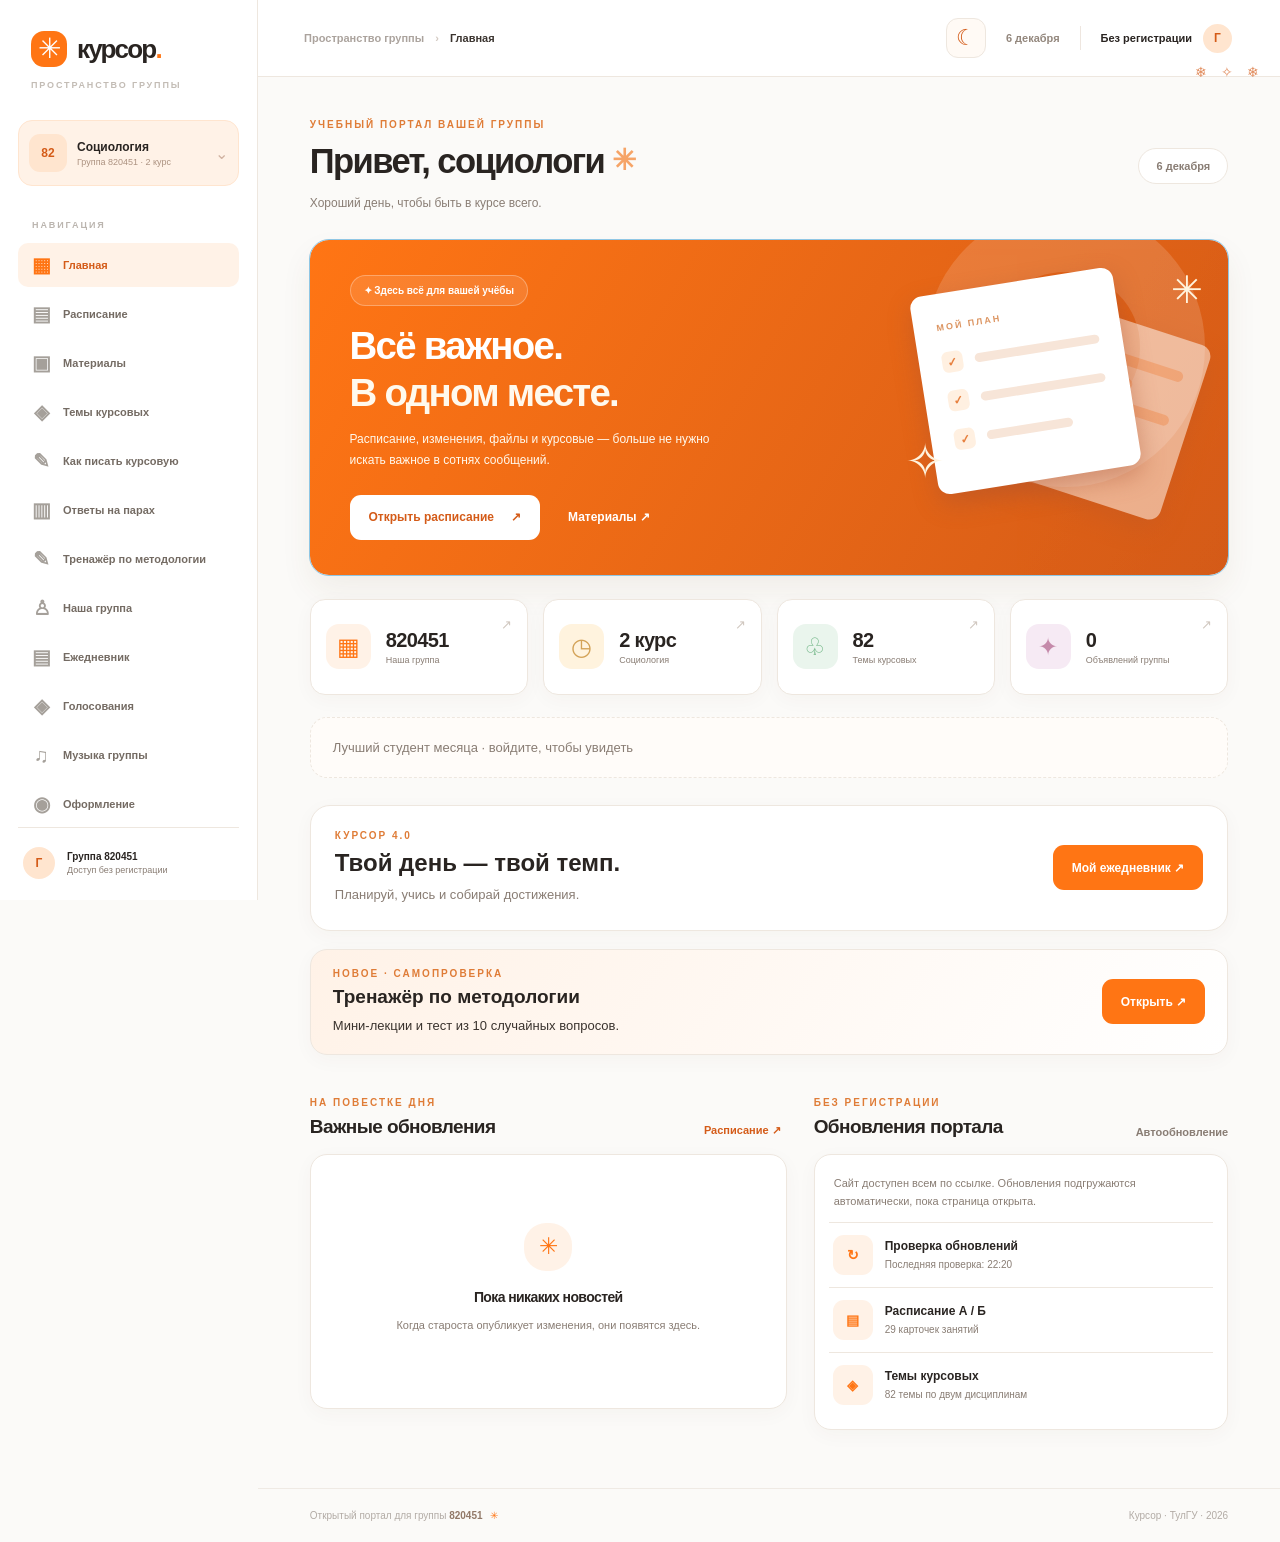
==== index.html @ 4fdcb573 "Add files via upload" ====
<!DOCTYPE html>

<html lang="ru">
<head>
<meta charset="utf-8"/>
<meta content="width=device-width, initial-scale=1" name="viewport"/>
<meta content="#fff9f3" name="theme-color"/>
<meta content="light dark" name="color-scheme"/>
<meta content="yes" name="apple-mobile-web-app-capable"/>
<meta content="Курсор — бесплатный открытый учебный портал социологов группы 820451, ТулГУ." name="description"/>
<title>Курсор — группа 820451</title>
<link href="./kursor.css" rel="stylesheet"/>




<link href="./manifest.webmanifest" rel="manifest"/><link href="./icon-192.png" rel="apple-touch-icon"/><meta content="Курсор" name="apple-mobile-web-app-title"/><meta content="no-referrer" name="referrer"/></head>
<body>
<div class="auth-wrap" hidden="" id="authView">
<section class="auth-story">
<a class="brand brand-large" href="./"><span class="brand-glyph">✳</span><span>курсор<span class="brand-dot">.</span></span></a>
<div class="auth-story-body"><span class="micro-tag"><span class="dot"></span> ПОРТАЛ ГРУППЫ 820451</span>
<h1>Учёба —<br/>по полочкам<span class="period">.</span></h1>
<p>Расписание, материалы, курсовые и важные изменения. Одно уютное пространство для вашей группы.</p>
<div class="auth-mini">
<div class="mini-top"><span class="mini-calendar">▦</span><span>Всё самое важное</span><span class="mini-dot">● ● ●</span></div>
<div class="mini-row"><span class="mini-icon">◷</span><div><b>Актуальное расписание</b><small>Расписание группы по неделям</small></div><span>↗</span></div>
<div class="mini-row"><span class="mini-icon">✳</span><div><b>Материалы и курсовые</b><small>В одном месте, без поиска по чатам</small></div><span>↗</span></div>
<div class="mini-row"><span class="mini-icon">✧</span><div><b>Своя группа</b><small>Доступ только после подтверждения</small></div><span>↗</span></div>
</div>
</div>
<div class="auth-footer">Тульский государственный университет · Социология · 2 курс</div>
<div class="auth-deco deco-one"></div><div class="auth-deco deco-two"></div>
</section>
<section class="auth-area"><div class="auth-form-box">
<div class="auth-mobile-brand"><span class="brand-glyph">✳</span><strong>курсор<span class="brand-dot">.</span></strong><span>820451</span></div>
<div class="form-overline">ДОБРО ПОЖАЛОВАТЬ</div>
<h2 id="authTitle">Рады тебя видеть!</h2>
<p class="auth-subtitle" id="authSubtitle">Войди в аккаунт, чтобы открыть пространство группы.</p>
<div class="auth-switch"><button class="selected" id="loginTab" type="button">Вход</button><button id="registerTab" type="button">Регистрация</button></div>
<form autocomplete="on" id="authForm">
<label hidden="" id="nameField">Имя и фамилия<input autocomplete="name" id="authName" maxlength="100" placeholder="Как тебя зовут?" type="text"/></label>
<label>Электронная почта<input autocomplete="email" id="authEmail" placeholder="example@mail.ru" required="" type="email"/></label>
<label>Пароль<input autocomplete="current-password" id="authPassword" minlength="10" placeholder="Не менее 10 символов" required="" type="password"/></label>
<div class="form-error" hidden="" id="authError" role="alert"></div>
<button class="btn btn-primary wide" id="authSubmit" type="submit">Войти в портал <span>↗</span></button>
</form>
<button class="auth-theme-toggle" id="authThemeToggle" type="button">☾ Переключить светлую / тёмную тему</button><p class="auth-fine">Регистрация проходит с подтверждением старостой. Доступ получат только участники группы.</p>
</div></section>
</div>
<div class="app-layout" hidden="" id="appView">
<aside class="sidebar" id="sidebar">
<div class="sidebar-head"><a class="brand" href="#home"><span class="brand-glyph">✳</span><span>курсор<span class="brand-dot">.</span></span></a><p>ПРОСТРАНСТВО ГРУППЫ</p></div>
<div class="group-card"><div class="group-avatar">82</div><div><b>Социология</b><small>Группа 820451 · 2 курс</small></div><span class="group-chevron">⌄</span></div>
<p class="nav-caption">НАВИГАЦИЯ</p>
<nav aria-label="Разделы сайта" class="sidebar-links" id="sidebarLinks">
<button class="nav-link selected" data-nav="home"><span class="nav-icon">▦</span>Главная</button>
<button class="nav-link" data-nav="schedule"><span class="nav-icon">▤</span>Расписание</button>
<button class="nav-link" data-nav="materials"><span class="nav-icon">▣</span>Материалы</button>
<button class="nav-link" data-nav="courses"><span class="nav-icon">◈</span>Темы курсовых</button>
<button class="nav-link" data-nav="guide"><span class="nav-icon">✎</span>Как писать курсовую</button>
<button class="nav-link" data-nav="activity"><span class="nav-icon">▥</span>Ответы на парах</button>
<button class="nav-link" data-nav="methodology"><span class="nav-icon">✎</span>Тренажёр по методологии</button>
<button class="nav-link" data-nav="group"><span class="nav-icon">♙</span>Наша группа</button>
<button class="nav-link" data-nav="planner"><span class="nav-icon">▤</span>Ежедневник</button><button class="nav-link" data-nav="polls"><span class="nav-icon">◈</span>Голосования</button><button class="nav-link" data-nav="music"><span class="nav-icon">♫</span>Музыка группы</button><button class="nav-link" data-nav="appearance"><span class="nav-icon">◉</span>Оформление</button>
<button class="nav-link" data-nav="account"><span class="nav-icon">♙</span><span id="accountNavLabel">Вход по коду</span></button>
</nav>
<div class="sidebar-admin" hidden="" id="publicManageNav"><p class="nav-caption">ДЛЯ СТАРОСТЫ</p><button class="nav-link" data-nav="studio">Админ-панель</button></div><div class="sidebar-admin" hidden="" id="adminNav"><p class="nav-caption">АДМИНИСТРИРОВАНИЕ</p><button class="nav-link" data-nav="admin"><span class="nav-icon">⚙</span>Управление <span class="num-pill" hidden="" id="pendingNavCount">0</span></button></div>
<div class="sidebar-spacer"></div>
<div class="sidebar-profile"><div class="profile-avatar" id="sidebarInitial">С</div><div><b id="sidebarName">Студент</b><small id="sidebarRole">Участник группы</small></div><button aria-label="Выход не требуется" hidden="" id="logoutButton" title="Выход не требуется">↪</button></div>
</aside>
<div class="sidebar-overlay" hidden="" id="sidebarOverlay"></div>
<div class="main-column">
<header class="topbar"><div class="topbar-left"><button aria-label="Открыть меню" class="mobile-menu" id="menuButton">☰</button><div class="breadcrumb">Пространство группы <span>›</span> <b id="breadcrumbPage">Главная</b></div></div><div class="topbar-right"><button aria-label="Сменить светлую или тёмную тему" class="quick-theme" id="quickTheme" title="Сменить светлую или тёмную тему">☾</button><span class="topbar-date" id="currentDate"></span><span class="small-divider"></span><div class="top-profile"><span id="topName">Участник</span><div class="small-avatar" id="topInitial">С</div></div></div></header>
<main class="main-content">
<section class="page active" id="page-home">
<div class="page-heading"><div><div class="eyebrow">УЧЕБНЫЙ ПОРТАЛ ВАШЕЙ ГРУППЫ</div><h1>Привет, <span id="greetingName">социолог</span> <span class="hello">✳</span></h1><p>Хороший день, чтобы быть в курсе всего.</p></div><span class="date-pill" id="datePill">Сегодня</span></div>
<div class="hero"><div class="hero-copy"><span class="hero-badge">✦ Здесь всё для вашей учёбы</span><h2>Всё важное.<br/><em>В одном месте.</em></h2><p>Расписание, изменения, файлы и курсовые — больше не нужно искать важное в сотнях сообщений.</p><div class="hero-actions"><button class="btn btn-white" data-nav="schedule">Открыть расписание <span>↗</span></button><button class="btn btn-ghost-white" data-nav="materials">Материалы ↗</button></div></div><div aria-hidden="true" class="hero-illustration"><div class="orb orb-back"></div><div class="floating-paper paper-back"><i></i><i></i><i></i></div><div class="floating-paper paper-front"><span>МОЙ ПЛАН</span><div class="paper-line"><b>✓</b><i></i></div><div class="paper-line"><b>✓</b><i></i></div><div class="paper-line"><b>✓</b><i></i></div></div><span class="star star-a">✳</span><span class="star star-b">✧</span></div></div>
<div class="summary-grid"><div class="summary-card"><span class="summary-icon orange">▦</span><div><strong>820451</strong><small>Наша группа</small></div><span class="summary-spark">↗</span></div><div class="summary-card"><span class="summary-icon cream">◷</span><div><strong>2 курс</strong><small>Социология</small></div><span class="summary-spark">↗</span></div><div class="summary-card"><span class="summary-icon pale">♧</span><div><strong id="memberCount">82</strong><small>Темы курсовых</small></div><span class="summary-spark">↗</span></div><div class="summary-card"><span class="summary-icon pink">✦</span><div><strong id="noticeCount">0</strong><small>Объявлений группы</small></div><span class="summary-spark">↗</span></div></div>
<section aria-label="Лучший студент месяца" class="month-award" id="monthAward"></section><div class="surface k4-box k4-home"><div><div class="eyebrow">КУРСОР 4.0</div><h2>Твой день — твой темп.</h2><p>Планируй, учись и собирай достижения.</p></div><button class="btn btn-primary" data-nav="planner">Мой ежедневник ↗</button></div>
<div class="surface study-hero" style="padding:18px 22px;margin:18px 0"><div><div class="eyebrow">НОВОЕ · САМОПРОВЕРКА</div><h2 style="font-size:19px">Тренажёр по методологии</h2><p style="margin:5px 0 0">Мини-лекции и тест из 10 случайных вопросов.</p></div><button class="btn btn-primary" data-nav="methodology" type="button">Открыть ↗</button></div>
<div class="home-columns"><div><div class="section-title"><div><div class="eyebrow">НА ПОВЕСТКЕ ДНЯ</div><h3>Важные обновления</h3></div><button class="text-link" data-nav="schedule">Расписание ↗</button></div><div class="surface recent-notices" id="homeNotices"></div></div><div><div class="section-title"><div><div class="eyebrow">БЕЗ РЕГИСТРАЦИИ</div><h3>Обновления портала</h3></div><span class="online-counter" id="onlineCount">Автообновление</span></div><div class="surface community-panel"><div class="community-note">Сайт доступен всем по ссылке. Обновления подгружаются автоматически, пока страница открыта.</div><div class="community-list" id="communityList"></div></div></div></div>
</section>
<section class="page" id="page-schedule"><div class="page-heading"><div><div class="eyebrow">ПЛАН НА НЕДЕЛЮ</div><h1>Расписание занятий<span class="period">.</span></h1><p>Чередование недель А и Б. Изменения расписания публикует староста.</p></div><span class="heading-pill">✳ Группа 820451</span></div>
<div class="week-switcher surface"><div><div class="eyebrow">ДВЕ ЧЕРЕДУЮЩИЕСЯ НЕДЕЛИ</div><b id="weekStatus">Неделя А / Б</b><p id="weekHelp">Пока староста не указал опорную неделю, выбери её вручную.</p></div><div class="segmented weeks"><button class="selected" data-week="A" id="weekA" type="button">Неделя А</button><button data-week="B" id="weekB" type="button">Неделя Б</button></div></div>
<div class="schedule-days" id="scheduleDays"></div>
<div class="schedule-fallback">Расписание перенесено с фотографий недель 2–6 и 9–13 ноября 2026 года. Проверьте его со старостой: часть карточек на снимках обрезана, особенно физкультура. <a href="https://tulsu.ru/schedule/?search=820451" rel="noopener noreferrer" target="_blank">Официальный источник ТулГУ ↗</a> — для сверки, не для отображения вместо карточек.</div>
<div class="section-title schedule-notices-title"><div><div class="eyebrow">ИНФОРМАЦИЯ ОТ СТАРОСТЫ</div><h3>Переносы и отмены</h3></div></div><div class="notice-grid" id="scheduleNotices"></div>
</section>
<section class="page" id="page-materials"><div class="page-heading"><div><div class="eyebrow">СОБРАНО ДЛЯ ВАШЕЙ ГРУППЫ</div><h1>Учебные материалы<span class="period">.</span></h1><p>Файлы, конспекты и ссылки по каждой дисциплине.</p></div></div><div class="section-search"><span>⌕</span><input id="materialSearch" placeholder="Найти предмет или материал..." type="search"/></div><div class="library-status" id="libraryStatus" role="status">Подключаем каталог…</div><div class="material-grid" id="materialsContent"></div></section>
<section class="page" id="page-courses"><div class="page-heading"><div><div class="eyebrow">ДВЕ ДИСЦИПЛИНЫ</div><h1>Темы курсовых<span class="period">.</span></h1><p>Все темы, распределение между студентами и статус защиты.</p></div></div>
<div class="course-toolbar surface"><div class="segmented course-switch"><button class="selected" data-disc="history" type="button">История социологии</button><button data-disc="theory" type="button">Экономическая социология</button></div><label class="course-filter">Поиск по теме или студенту<input id="courseSearch" placeholder="Например, Ядов или фамилия" type="search"/></label><label class="course-filter">Показать<select id="courseFilter"><option value="all">Все темы</option><option value="free">Свободные</option><option value="taken">Занятые</option><option value="defended">Защищённые</option></select></label></div>
<div class="topic-overview" id="courseSummary"></div><div class="surface table-surface"><div class="table-top"><b id="courseHeading">История социологии</b><span id="courseCounter">0 тем</span></div><div class="table-scroll"><table class="course-table"><thead><tr><th>№</th><th>Тема работы</th><th>Ответственный</th><th>Статус</th></tr></thead><tbody id="courseRows"></tbody></table></div></div><div id="topicUnresolved"></div>
</section>
<section class="page" id="page-appearance"><div class="page-heading"><div><div class="eyebrow">ПЕРСОНАЛИЗАЦИЯ</div><h1>Оформление<span class="period">.</span></h1><p>Настрой сайт под себя. После входа оформление синхронизируется с аккаунтом.</p></div></div>
<div class="appearance-layout"><div class="surface appearance-card"><div class="section-title"><div><div class="eyebrow">КОМФОРТ ДЛЯ ГЛАЗ</div><h3>Режим экрана</h3></div></div><div class="appearance-modes"><button data-mode="light" type="button"><span class="mode-preview mode-light">☼</span><b>Светлая</b><small>Мягкий белый фон</small></button><button data-mode="dark" type="button"><span class="mode-preview mode-dark">☾</span><b>Тёмная</b><small>Для вечера и ночи</small></button><button data-mode="system" type="button"><span class="mode-preview mode-system">◑</span><b>Системная</b><small>Как на устройстве</small></button></div></div>
<div class="surface appearance-card"><div class="section-title"><div><div class="eyebrow">ВЫБЕРИ НАСТРОЕНИЕ</div><h3>Акцентный цвет</h3></div></div><div class="color-grid"><button data-accent="orange" type="button"><i style="--swatch:#FF7514"></i>Оранжевый</button><button data-accent="red" type="button"><i style="--swatch:#E9676B"></i>Красный</button><button data-accent="blue" type="button"><i style="--swatch:#628FE4"></i>Синий</button><button data-accent="green" type="button"><i style="--swatch:#57A989"></i>Зелёный</button><button data-accent="yellow" type="button"><i style="--swatch:#C69A2D"></i>Жёлтый</button><button data-accent="purple" type="button"><i style="--swatch:#A27AE2"></i>Фиолетовый</button><button data-accent="pink" type="button"><i style="--swatch:#D86EA5"></i>Розовый</button><button data-accent="burgundy" type="button"><i style="--swatch:#A44D69"></i>Бордовый</button><button data-accent="sky" type="button"><i style="--swatch:#55A9CF"></i>Голубой</button></div><p class="setting-footnote">Этот выбор не меняет оформление у других участников.</p></div></div><div class="surface appearance-card style-settings"><div class="section-title"><div><div class="eyebrow">ХАРАКТЕР ИНТЕРФЕЙСА</div><h3>Стиль сайта</h3></div></div><p class="style-explainer">Любой стиль сочетается со всеми девятью цветами и светлым или тёмным режимом. Изменения видны сразу.</p><div class="style-options"><button aria-pressed="false" class="style-choice" data-visual-style-option="classic" type="button"><span aria-hidden="true" class="style-sample sample-classic"><span>К</span><i></i><i></i></span><b>Базовый</b><small>Мягкие формы, привычный Курсор</small></button><button aria-pressed="false" class="style-choice" data-visual-style-option="japan" type="button"><span aria-hidden="true" class="style-sample sample-japan"><span>和</span><i></i><i></i></span><b>Японский</b><small>Бумага васи, волны и круг солнца</small></button><button aria-pressed="false" class="style-choice" data-visual-style-option="gothic" type="button"><span aria-hidden="true" class="style-sample sample-gothic"><span>✦</span><i></i><i></i></span><b>Готика</b><small>Арки, строгие линии и контраст</small></button><button aria-pressed="false" class="style-choice" data-visual-style-option="minimal" type="button"><span aria-hidden="true" class="style-sample sample-minimal"><span>—</span><i></i><i></i></span><b>Минимализм</b><small>Чистая сетка и строгая типографика</small></button><button aria-pressed="false" class="style-choice" data-visual-style-option="retro" type="button"><span aria-hidden="true" class="style-sample sample-retro"><span>◉</span><i></i><i></i></span><b>Ретро</b><small>Печатная эстетика и крупные рамки</small></button><button aria-pressed="false" class="style-choice" data-visual-style-option="future" type="button"><span aria-hidden="true" class="style-sample sample-future"><span>⌘</span><i></i><i></i></span><b>Кибер</b><small>Технологичные линии и модульная сетка</small></button><button class="style-choice" data-visual-style-option="cyberpunk" type="button"><span class="style-sample k4-sample-cyberpunk"><span>⌘</span><i></i><i></i></span><b>Cyberpunk</b><small>Неон и геометрия</small></button><button class="style-choice" data-visual-style-option="academia" type="button"><span class="style-sample k4-sample-academia"><span>✒</span><i></i><i></i></span><b>Dark Academia</b><small>Тёплая академическая эстетика</small></button><button class="style-choice" data-visual-style-option="oldmoney" type="button"><span class="style-sample k4-sample-oldmoney"><span>♜</span><i></i><i></i></span><b>Old Money</b><small>Тихая классика</small></button><button class="style-choice" data-visual-style-option="y2k" type="button"><span class="style-sample k4-sample-y2k"><span>✦</span><i></i><i></i></span><b>Y2K</b><small>Ретро-футуризм</small></button><button class="style-choice" data-visual-style-option="glass" type="button"><span class="style-sample k4-sample-glass"><span>◌</span><i></i><i></i></span><b>Liquid Glass</b><small>Прозрачные слои</small></button><button class="style-choice" data-visual-style-option="midnight" type="button"><span class="style-sample k4-sample-midnight"><span>☾</span><i></i><i></i></span><b>Midnight</b><small>Ночное небо</small></button></div></div>
<div class="surface k4-box"><h3>Сезонное оформление</h3><p>Автоматические украшения по московскому календарю.</p><label><input checked="" id="k4SeasonToggle" type="checkbox"/> Показывать сезонный декор</label><p class="study-note" id="k4SeasonText"></p></div></section>
<section class="page" id="page-guide"><div class="page-heading"><div><div class="eyebrow">ПРАКТИЧЕСКОЕ РУКОВОДСТВО · ТУЛГУ</div><h1>Как писать курсовую<span class="period">.</span></h1><p>13 этапов — от выбора темы до успешной защиты.</p></div></div><div class="guide-banner"><span>✦</span><div><h3>От идеи до защиты</h3><p>На основе ваших двух документов. Требования конкретной дисциплины необходимо сверять с методичкой и научным руководителем.</p></div></div><div class="guide-downloads"><a class="surface" href="https://docs.google.com/document/d/1Xpk3k725gECYLy5e5ElOs_GGAcVqHEpl/edit" rel="noopener noreferrer" target="_blank"><strong>Практический гайд</strong><small>Полный документ · Word ↗</small></a><a class="surface" href="https://docs.google.com/document/d/1hRH8Q8rL_-JCY_LloWHCNukiMrf6cMJ5/edit" rel="noopener noreferrer" target="_blank"><strong>Шаблон курсовой</strong><small>Редактируемый документ · Word ↗</small></a></div><div class="guide-progress surface"><div><b>Чек-лист подготовки</b><small id="guideProgressText">0 / 16 выполнено</small></div><progress id="guideProgress" max="16" value="0"></progress><button class="btn btn-outline" id="guideReset" type="button">Сбросить</button></div><div class="guide-chapters"><details class="guide-chapter surface" open=""><summary><span class="guide-number">01</span><span>Как писать курсовую работу</span><span class="guide-expand">+</span></summary><div class="guide-body"><p>Расширенный практический гайд для студентов направления 39.03.01 «Социология» Тульского государственного университета (ТулГУ). От выбора темы до защиты и портфолио.</p><h4>Как пользоваться гайдом</h4><p>Основной ориентир — методические указания кафедры социологии и политологии по социологии культуры (2024), методические указания МиМСИ (2026), предоставленные образцы курсовых и курсового проекта, а также записанные студентом замечания преподавателя. Это не единый официальный регламент всех дисциплин ТулГУ.</p><p>•  МУ — прямо указано в предоставленной методичке; применяется к соответствующей дисциплине.</p><p>•  Замечания — требования, записанные студентом; уточняй их применимость у руководителя.</p><p>•  Рекомендации — рабочие способы подготовки текста, шаблоны и примеры; не обязательные нормы университета.</p><h4>Маршрут работы</h4><p>02  Выбор темы и поиск литературы</p><p>03  План: 2+2, 3+3 и смешанная структура</p><p>04  Введение: актуальность, объект и предмет</p><p>05  Цель, задачи, гипотеза, методы и эмпирическая база</p><p>06  Глава 1: теория, научные подходы и выводы</p><p>07  Глава 2: вторичные исследования</p><p>08  Глава 2: собственное исследование и рекомендации</p><p>09  Заключение и приложения</p><p>10  Библиографический список и сноски</p><p>11  Оформление в Word и особенности дисциплин</p><p>12  Презентация, защита и портфолио</p><p>13  Финальный чек-лист и источники гайда</p><p>В комплекте: редактируемая заготовка .docx и отдельный интерактивный чек-лист. Все примеры с квадратными скобками нужно заменить собственными данными.</p></div></details><details class="guide-chapter surface"><summary><span class="guide-number">02</span><span>Выбор темы и научной литературы</span><span class="guide-expand">+</span></summary><div class="guide-body"><h4>1. Как выбрать тему</h4><p>Изучи перечень тем дисциплины. Сузь интересующую проблему до конкретного явления, группы, территории и, если нужно, периода. Убедись, что доступны научные труды и реальные данные, а собственное исследование выполнимо в срок. Согласуй формулировку и подход с научным руководителем до написания текста (МУ).</p><p>Слишком широко: «Спорт в России». Конкретнее: «Семейные спортивные практики жителей Тулы». Возможное уточнение: «Факторы участия родителей и детей в совместных спортивных практиках в Туле».</p><h4>2. Где и как искать</h4><p>•  Библиотека ТулГУ и доступные через неё электронные ресурсы; eLIBRARY.RU, КиберЛенинка, Google Scholar — научные статьи, книги, монографии.</p><p>•  Для данных: оригинальные публикации ВЦИОМ, ФОМ, Росстата, социологических центров и научных журналов. Ищи первичный отчёт, а не пересказ СМИ.</p><p>•  Запросы: «семейный досуг социология», «семейные спортивные практики», «совместная физическая активность родителей и детей», «family physical activity qualitative study».</p><p>•  Отбирай по соответствию теме, достоверности авторства, методике, дате и доступности полного текста. Классиков не исключай по возрасту публикации; для современных данных используй последние 5–7 лет (замечания). В 2026 году нижний ориентир — 2019.</p><p>•  Минимум 15 реально использованных источников (замечания). Сразу сохраняй автора, название, год, издательство, страницы, DOI/URL, дату обращения и тезис с номером страницы.</p><h4>Карточка источника (образец)</h4><p>[Автор, год, название] | [тип источника] | [страницы или URL] | [основная идея / данные] | [параграф: 1.1, 2.1…] | [точная страница цитаты]</p><aside class="guide-tip"><strong>Типичная ошибка</strong><p>Собирать ссылки только после написания текста, брать несуществующие статьи, переписывать рефераты или ссылаться на цифры без первичного отчёта.</p></aside></div></details><details class="guide-chapter surface"><summary><span class="guide-number">03</span><span>Составление плана: 2 или 3 параграфа</span><span class="guide-expand">+</span></summary><div class="guide-body"><p>Обычная композиция (МУ): титульный лист → содержание → введение → основная часть → заключение → библиографический список → приложение. Две главы — удобная модель из образцов, а не обязательное правило для всех предметов.</p><h4>Вариант А — 2 + 2 параграфа</h4><p>Глава 1. Теоретические основы изучения семейных спортивных практик</p><p>1.1. Сущность, структура и функции семейных спортивных практик</p><p>1.2. Социологические подходы к изучению семейной спортивной активности</p><p>Глава 2. Семейные спортивные практики в современных условиях</p><p>2.1. Анализ современных исследований семейной спортивной активности</p><p>2.2. Особенности семейных спортивных практик жителей Тулы</p><h4>Вариант Б — 3 + 3 параграфа</h4><p>Глава 1. Теоретические основы изучения семейных спортивных практик</p><p>1.1. История изучения семейного досуга</p><p>1.2. Сущность, структура и функции семейных спортивных практик</p><p>1.3. Социологические подходы к изучению семейной спортивной активности</p><p>Глава 2. Семейные спортивные практики в современных условиях</p><p>2.1. Общероссийские и региональные исследования семейной активности</p><p>2.2. Анализ результатов авторского исследования жителей Тулы</p><p>2.3. Барьеры участия и направления развития семейных спортивных практик</p><h4>Смешанная структура и задачи</h4><p>Возможны 3+2 и 2+3, если так раскрывается тема. Четыре задачи для 2+2 удобно сопоставить с параграфами. При 3+3 можно согласовать шесть задач или сохранить четыре укрупнённые: задача 1 → 1.1–1.2; задача 2 → 1.3; задача 3 → 2.1; задача 4 → 2.2–2.3. В новом образце «1 ИС(2)» — 3+3 и четыре задачи. В теоретической социологии — 3+2.</p><aside class="guide-tip"><strong>Типичная ошибка</strong><p>Делить главу ради количества. Не оставляй параграф без задачи; названия глав и параграфов не должны дублировать друг друга. Точка в конце заголовка не ставится.</p></aside></div></details><details class="guide-chapter surface"><summary><span class="guide-number">04</span><span>Введение: актуальность, объект и предмет</span><span class="guide-expand">+</span></summary><div class="guide-body"><p>Во введении обоснуй тему и её научную разработанность, назови объект, предмет, цель, задачи и теоретико-методологические основы (МУ). При наличии эмпирики добавь гипотезу, методы и эмпирическую базу; необходимость остальных элементов согласуй.</p><h4>Актуальность темы исследования</h4><p>Начинай с новой строки/абзаца. Ориентир по замечаниям — одна страница. Логика: общественный контекст → конкретная проблема → доказательство значимости (проверенные данные) → научный пробел → зачем исследование необходимо. Не утверждай, что проблема «никем не изучена», без оснований.</p><p>«Актуальность темы исследования обусловлена значением совместного досуга в жизни семьи. Вместе с тем возможности участия родителей и детей в спортивных занятиях могут различаться в зависимости от занятости, семейных ресурсов и доступности инфраструктуры. По данным [источник, год], [проверенный показатель]. В связи с этим необходимо рассмотреть факторы, определяющие особенности совместных занятий спортом у жителей Тулы».</p><h4>Степень научной разработанности</h4><p>Раздели авторов по направлениям или историческим этапам: кто, в какой работе, что изучал, к какому выводу пришёл, что осталось открытым. Подходы можно раскрыть отдельно. Учёных, упомянутых в актуальности и обзоре, обязательно содержательно рассмотри в первой главе (замечания).</p><p>«Проблематика [явление] получила развитие в трудах [авторы]. [Автор] рассматривал [аспект]; [автор] уделял внимание [другой аспект]. Вместе с тем для настоящей работы особое значение имеет изучение [уточнённый вопрос]».</p><h4>Объект и предмет</h4><p>Объект — более широкое социальное явление или общность. Предмет — выбранная сторона объекта; обычно близок к названию темы. Предмет не должен оказаться шире объекта.</p><p>Тема: «Семейные спортивные практики жителей Тулы». Объект исследования — семейные досуговые практики. Предмет исследования — семейные спортивные практики жителей Тулы.</p><aside class="guide-tip"><strong>Типичная ошибка</strong><p>В актуальности нет проблемы, а объект, предмет и цель повторяют название темы дословно. Не смешивай объект исследования с выборкой.</p></aside></div></details><details class="guide-chapter surface"><summary><span class="guide-number">05</span><span>Цель, задачи, гипотеза и методы</span><span class="guide-expand">+</span></summary><div class="guide-body"><h4>Цель — ожидаемый результат</h4><p>«Цель исследования — выявить особенности семейных спортивных практик жителей Тулы и факторы, влияющие на участие членов семьи в совместных занятиях спортом». Если заявляешь разработку рекомендаций, обязательно представь их в последнем параграфе второй главы.</p><h4>Четыре задачи (пример для плана 2+2)</h4><p>1. Изучить сущность, структуру и функции семейных спортивных практик (1.1).</p><p>2. Проанализировать социологические подходы к их изучению (1.2).</p><p>3. Охарактеризовать результаты современных исследований семейной спортивной активности (2.1).</p><p>4. Исследовать особенности семейных спортивных практик жителей Тулы на основе интервью (2.2).</p><h4>Гипотеза — проверяемое предположение</h4><p>«Предполагается, что регулярность совместных спортивных занятий связана с наличием свободного времени у родителей и доступностью спортивной инфраструктуры». Проверять через вопросы о частоте занятий, занятости, расстоянии, стоимости; не утверждать причинность по единичным интервью.</p><p>Гипотеза нужна, если предусмотрена программой или руководителем. В поисковом качественном исследовании допустимы исследовательские вопросы вместо жёсткой гипотезы, если согласовано. В заключении укажи, поддерживается ли она данными.</p><h4>Теоретико-методологическая и эмпирическая база</h4><p>«Теоретическую основу составили труды [авторы]. Методологическую основу — [подход и его применение]. В первой главе применялись анализ и сравнение научной литературы, во второй — вторичный анализ данных и тематический анализ глубинных интервью».</p><p>«Эмпирическую базу составили материалы [название, организация, год] и результаты авторского исследования “[название]”, проведённого в [место, сроки] методом [метод]. В нём участвовали [реальное n] человек, отобранных по [критериям]».</p><p>Пример из замечаний: исследование семейных спортивных практик туляков (2026), лаборатория социологических исследований ТулГУ, 17 участников. Это не норма выборки и не проверенные сведения о проведённом исследовании. Используй фактические данные.</p><aside class="guide-tip"><strong>Типичная ошибка</strong><p>Подменять методологию перечислением методов; указывать непроведённое исследование или гипотезу, которую невозможно проверить.</p></aside></div></details><details class="guide-chapter surface"><summary><span class="guide-number">06</span><span>Глава 1. Теоретическая часть</span><span class="guide-expand">+</span></summary><div class="guide-body"><p>Задача главы — раскрыть понятия, историю их изучения, научные подходы и инструменты последующего анализа. По замечаниям: двигаться от классиков к современным авторам, показывая конкретный вклад каждого. Не приписывай учёному первенство без проверяемого источника.</p><h4>Как наполнить параграфы</h4><p>•  1.1: происхождение исследовательской проблемы, определения, существенные признаки, структура, типы и функции явления, если они относятся к теме.</p><p>•  1.2: теоретические подходы, сравнение позиций авторов, объяснение механизмов и собственное обоснование выбранной концепции.</p><p>•  При наличии 1.3: выдели самостоятельный вопрос — например, современное развитие подходов, факторы явления или институциональный контекст; не повторяй 1.1 и 1.2.</p><h4>Формула научного абзаца</h4><p>Тезис → автор, труд и ссылка → содержание идеи → сопоставление с другим подходом → связь с темой → обобщение автора курсовой.</p><p>«В рамках [подхода] [автор] рассматривает [явление] через [понятие]. В отличие от него, [другой автор] акцентирует внимание на [аспект]. Сопоставление этих позиций позволяет выделить [результат]. Для настоящего исследования это важно, поскольку [связь с эмпирическими показателями]».</p><h4>Выводы и переход</h4><p>По замечаниям: по два развёрнутых вывода для 1.1 и 1.2 (примерно 4–5 предложений каждый); при трёх параграфах согласуй аналогичную схему для 1.3. Выводы должны содержать результат анализа, его смысл и дальнейшее применение. В конце главы — общий итог и связка со второй главой.</p><p>«Таким образом, рассмотренные подходы позволяют выделить [признаки и факторы]. Это даёт основания для изучения [показатели]. Во второй главе эти положения будут сопоставлены с результатами современных исследований и авторскими данными».</p><p>Ориентир из замечаний: 5–8 страниц, не менее 5; неясно, относится ли это ко всей главе или к параграфу. Уточни у преподавателя. Не расширяй текст искусственно.</p><aside class="guide-tip"><strong>Типичная ошибка</strong><p>Перечислять биографии, определения и фамилии без объяснения научного вклада. Делать выводы, которых нет в изученных источниках.</p></aside></div></details><details class="guide-chapter surface"><summary><span class="guide-number">07</span><span>Глава 2. Анализ современных исследований</span><span class="guide-expand">+</span></summary><div class="guide-body"><p>Для эмпирической курсовой (например, социология культуры) МУ предусматривает международные и/или общероссийские/региональные исследования, авторские данные и адресные рекомендации. Логика — от общего к частному. В историко-теоретической работе глава может быть аналитической без нового опроса.</p><h4>2.1. Как разобрать 2–3 исследования</h4><p>•  Укажи автора/организацию, название, год, территорию, метод, фактическую выборку (если опубликована), формулировку показателя.</p><p>•  Приведи ключевые числа со ссылкой и объясни, что именно они означают. Не путай долю ответивших на вопрос с долей всей совокупности.</p><p>•  Сопоставь результаты: совпадения, различия, динамика, возможные ограничения методов. Не сравнивай напрямую несопоставимые вопросы и группы.</p><p>•  Объясни, какие выводы или пробелы обосновывают собственное исследование.</p><h4>Шаблон аналитического фрагмента</h4><p>«В [год] [организация] провела исследование “[название]” методом [метод], охватившее [n] участников. Согласно опубликованным результатам, [x]% опрошенных указали [ответ]. Данные исследования [второй источник] показывают [результат]. Различия могут быть связаны с [обоснованное ограничение]. Таким образом, особого внимания требует [аспект]».</p><h4>Как оформить результаты</h4><p>Таблица 1. Результаты исследований по теме (условная структура; заполни реальными сведениями)</p><div class="guide-table-wrap"><table class="guide-table"><tr><th>Источник / год</th><th>Метод, n</th><th>Показатель</th><th>Значение</th></tr><tr><td>[Исследование 1]</td><td>[Метод, n]</td><td>[Вопрос]</td><td>[x]%</td></tr><tr><td>[Исследование 2]</td><td>[Метод, n]</td><td>[Вопрос]</td><td>[y]%</td></tr></table></div><p>Источник: составлено автором по материалам [ссылки]. Перед таблицей укажи, зачем она нужна; после — поясни главное. Для рисунка подпись обычно снизу; формат сверяй с руководителем.</p><p>Переход: «Рассмотрев общероссийские данные, обратимся к результатам глубинных интервью, проведённых среди жителей Тулы [и другого города, если он реально изучался]».</p><aside class="guide-tip"><strong>Типичная ошибка</strong><p>Писать только пересказ исследований без цифр, источников и собственной интерпретации; приводить выдуманные проценты.</p></aside></div></details><details class="guide-chapter surface"><summary><span class="guide-number">08</span><span>Глава 2. Собственное исследование</span><span class="guide-expand">+</span></summary><div class="guide-body"><h4>До сбора данных: программа по МиМСИ</h4><p>Сформулируй проблему, объект, предмет, цель, задачи, гипотезу (при необходимости); операционализируй понятия, задай метод, выборку, инструментарий, процедуру и способ обработки. Соблюдай добровольность, согласие и конфиденциальность. Не собирай лишние личные данные.</p><p>Операционализация: «семейная спортивная активность» → частота совместных занятий, виды спорта, состав участников; «барьеры» → время, стоимость, доступность; вопрос интервью: «Что затрудняет совместные занятия спортом?»</p><h4>Как писать 2.2</h4><p>Сначала кратко опиши название, сроки, место, способ отбора, фактическое число и характеристики участников, метод и ограничения. Затем анализируй ответы по каждому вопросу или смысловому блоку: тенденция → 2–3 реальные цитаты → различия/исключения → интерпретация → мини-вывод (замечания). Полные расшифровки — в приложении.</p><p>«[Число] из [n] участников отметили [тема]. Так, Р1 пояснил: “[реальная цитата]”. Сходную позицию выразил Р4: “[реальная цитата]”. Вместе с тем Р7 отметил [отличающийся ответ]. Следовательно, в изученной группе [обоснованное обобщение]».</p><p>При малой качественной выборке лучше указывать количество участников и ограничивать выводы изученной группой. Для опроса — корректные знаменатели, доли, таблицы. Ориентир 8–10 страниц на описание анализа (замечания), распределение уточни. В 3-параграфной модели рекомендации можно вынести в 2.3.</p><h4>Рекомендации должны вытекать из результатов</h4><p>«Если интервью выявили нехватку удобного времени [доказательство], муниципальным спортивным учреждениям можно рекомендовать рассмотреть семейные занятия в выходные. Оценивать результат предлагается по посещаемости и отзывам участников». Это условный пример, не результат реального исследования.</p><p>Заверши главу общими выводами: что показали вторичные и собственные данные, с чем они согласуются, какие есть ограничения, что предлагается. Рекомендации, заявленные в цели, должны быть отражены в конце второй главы и в заключении.</p><aside class="guide-tip"><strong>Типичная ошибка</strong><p>Выдумывать респондентов, цитаты и выборку; распространять результаты 17 интервью на всех жителей города.</p></aside></div></details><details class="guide-chapter surface"><summary><span class="guide-number">09</span><span>Заключение и приложения</span><span class="guide-expand">+</span></summary><div class="guide-body"><h4>Заключение: ответы на поставленные задачи</h4><p>Обобщи полученные результаты в порядке задач и параграфов; по замечаниям — 3–4 содержательных положения по каждому параграфу. Если задач меньше, чем параграфов, объединяй результаты по укрупнённым задачам. Не копируй выводы из глав дословно и не добавляй новую доказательную базу.</p><p>«В соответствии с целью и задачами исследования автор пришёл к следующим выводам. В результате решения первой задачи установлено [результат 1.1]. В ходе решения второй задачи выявлено [результат 1.2]. Анализ современных исследований показал [результат 2.1]. Авторское исследование позволило установить [результат 2.2]. На основании полученных данных предложено [рекомендации]. [Гипотеза поддержана/частично поддержана/не поддержана и почему]. Таким образом, [в какой мере достигнута цель]».</p><p>Укажи ограничения исследования, если они важны. Для теоретической работы — научный вклад, результаты сопоставления концепций, открытые вопросы; не имитируй эмпирику.</p><h4>Приложения</h4><p>По МУ социологии культуры прикладная часть включает операционализацию объекта и предмета, инструментарий, проведение исследования и анализ результатов. В приложения можно вынести программу, анкету/гайд, расшифровки, дополнительные таблицы, материалы проекта. Ссылайся на каждое приложение в тексте.</p><p>Приложение А. Гайд глубинного интервью</p><p>Приложение Б. Расшифровка интервью Р1</p><p>Респондент Р1, [неидентифицирующие характеристики].</p><p><strong>1. Как часто вы занимаетесь спортом вместе с членами семьи?</strong></p><p>— [Дословный ответ респондента].</p><p>Вопрос жирным; ответ начинается с тире, прямая речь. По замечаниям возможно использовать 10 пт в приложении, если преподаватель разрешает. Не добавляй имена и контакты без правомерного основания и согласия.</p><aside class="guide-tip"><strong>Типичная ошибка</strong><p>Дублировать основной анализ в приложениях, не связывать приложение с текстом, включать неанонимизированные расшифровки.</p></aside></div></details><details class="guide-chapter surface"><summary><span class="guide-number">10</span><span>Библиографический список и сноски</span><span class="guide-expand">+</span></summary><div class="guide-body"><p>МУ социологии культуры требует алфавитный список и ссылается на ГОСТ Р 7.0.5–2008. По замечаниям — минимум 15 источников и подстрочные сноски; монографии, затем учебники, если руководитель требует разделения по видам. Внутри разделов — алфавит по фамилии. При отсутствии требования о группировке используй единый алфавитный список. Ниже — образцы по логике методички и замечаний, не полное изложение стандарта.</p><h4>Образцы оформления</h4><p>Монография: Михайлов И. А. Макс Хоркхаймер. Становление Франкфуртской школы социальных исследований. Ч. 1 : 1914–1939 гг. — М. : ИФ РАН, 2008. — 207 с. (реквизиты из предоставленной работы по истории социологии).</p><p>Учебник: [Фамилия И. О.] [Название] : учебник. — [Город] : [Издательство], [год]. — [число] с.</p><p>Статья: [Фамилия И. О.] [Название статьи] // [Название журнала]. — [год]. — № [номер]. — С. [первая–последняя].</p><p>Электронный ресурс: [Автор/организация]. [Название публикации] // [Название сайта]. — [год/дата]. — [Электронный ресурс]. — URL: [прямой адрес] (дата обращения: [дд.мм.гггг]).</p><h4>Сноски в Word</h4><p>Поставь курсор после заимствованного тезиса или цитаты → «Ссылки» → «Вставить сноску» → введи библиографические данные. Для конкретной цитаты указывай страницу (например, С. 25), для списка — общий объём книги или диапазон страниц статьи. Повторные ссылки сокращай только по согласованной схеме. Не набирай надстрочные цифры вручную.</p><p>В предоставленной обновлённой работе «1 ИС(2)» есть подстрочные ссылки; в раннем образце истории — квадратные скобки. Не смешивай системы. Если требуется формат [12, с. 25], номер должен соответствовать списку.</p><h4>Контроль источников</h4><p>Каждая цитата проверена по оригиналу; каждое число имеет источник; все ссылки ведут к позициям списка; в списке нет неиспользованных публикаций. Автор, заглавие, издание, год и страницы проверены; URL доступен, дата обращения фактическая.</p><aside class="guide-tip"><strong>Типичная ошибка</strong><p>Придумывать реквизиты, ссылаться на название сайта вместо публикации, путать общее количество страниц с конкретной страницей цитаты.</p></aside></div></details><details class="guide-chapter surface"><summary><span class="guide-number">11</span><span>Оформление в Word и различия дисциплин</span><span class="guide-expand">+</span></summary><div class="guide-body"><h4>Настройки конкретной методички</h4><p>МУ «Социология культуры» (2024, раздел 3): A4, Times New Roman 14 пт, межстрочный интервал 1,5, абзац 1,25 см, поля по 2 см, автоматический перенос, 28–30 строк на странице и 60 ± 2 знака в строке; 25–30 страниц текста. Титульный лист считается первым, но номер не печатается; со второго листа номер виден. Что входит в объём — уточни.</p><p>•  Основной текст по ширине; заголовки содержания, введения, глав, заключения, списка и приложения по центру (замечания). Строки содержания — с номерами страниц и отточиями.</p><p>•  Никаких точек в конце заголовков. Правильно: «1.1. Название параграфа»; после номера пробел, первая буква прописная.</p><p>•  Начинай главы и основные разделы с новой страницы (Ctrl+Enter). Не делай пустые строки вручную ради переноса. Применяй стили «Заголовок 1» / «Заголовок 2».</p><p>•  Содержание: «Ссылки» → «Оглавление» → автоматическое; после правок обнови целиком. Нумерация: «Вставка» → «Номер страницы» → «Особый колонтитул для первой страницы».</p><p>•  Титул: Минобрнауки России, полное название ТулГУ, институт, кафедра, вид работы, дисциплина и тема, группа и Ф. И. О., подписи, должность/степень руководителя, Тула и год. Используй образец дисциплины.</p><h4>Что меняется по предметам</h4><p>•  Социология культуры: теория + современные данные, собственная эмпирика и адресные рекомендации; приложение с прикладной частью.</p><p>•  История социологии: 3+3 в примере Хоркхаймера; исторический контекст, первоисточники, вклад учёного; собственный опрос не обязателен.</p><p>•  Теоретическая социология: 3+2 в примере общественного мнения; сопоставление подходов, современные направления и перспективы.</p><p>•  ОРГ: курсовой проект «Обучение служением» — разработка и реализация мероприятия, оценка результатов, сценарий, анкета, подтверждающие материалы.</p><p>•  МиМСИ: программа исследования, операционализация, выборка, методы, инструментарий, обработка и интерпретация.</p><aside class="guide-tip"><strong>Типичная ошибка</strong><p>Считать параметры одной методички обязательными для любого факультета или копировать оформление случайного образца без согласования.</p></aside></div></details><details class="guide-chapter surface"><summary><span class="guide-number">12</span><span>Презентация, защита и портфолио</span><span class="guide-expand">+</span></summary><div class="guide-body"><p>МУ по социологии культуры предусматривает собеседование и просмотр работы преподавателем; возможно сообщение на семинаре. Ниже рекомендуемая структура презентации на 8–10 слайдов и доклада на 5–7 минут (точный регламент уточни).</p><h4>Пример структуры презентации</h4><p>1. Титул: ТулГУ, тема, дисциплина, студент, руководитель.</p><p>2. Актуальность и конкретная исследовательская проблема.</p><p>3. Объект, предмет, цель, задачи; гипотеза при необходимости.</p><p>4. Теоретическая основа: 2–3 ключевых автора, подходы.</p><p>5. Методы и эмпирическая база: место, период, выборка.</p><p>6. Результаты современных исследований: 1–2 понятные цифры со ссылкой.</p><p>7–8. Собственные результаты: диаграмма/таблица или короткие реальные цитаты.</p><p>9. Выводы по задачам, рекомендации и ограничения.</p><p>10. Благодарность за внимание (по желанию).</p><p>Для истории социологии замени слайды об опросе на периодизацию, первоисточники, сравнение концепций и вклад учёного. Один слайд — одна мысль, читаемый шрифт, минимум текста; источники данных у диаграмм.</p><h4>Шаблон начала и окончания доклада</h4><p>«Здравствуйте, уважаемые преподаватели. Тема моей курсовой работы — [тема]. Её актуальность обусловлена [проблема]. Целью исследования являлось [цель]. Для её достижения были решены [задачи]… В ходе исследования установлено [главные результаты]. Таким образом, [итог]. Спасибо за внимание».</p><h4>На какие вопросы готовиться</h4><p>Почему выбрана тема? Чем предмет отличается от объекта? Почему эти авторы и методы? Как отобраны участники? Что установлено самостоятельно? Как проверена гипотеза? Какие ограничения? Какие рекомендации следуют из данных?</p><h4>Портфолио студента (по замечаниям)</h4><p>Загрузи итоговую презентацию, фото рецензии, полную курсовую работу и расшифровку оценок, если доступна. Проверь читаемость и соответствие версий; уточни порядок загрузки у преподавателя.</p><aside class="guide-tip"><strong>Типичная ошибка</strong><p>Читать всю презентацию с экрана или показывать результаты, которых нет в работе.</p></aside></div></details><details class="guide-chapter surface"><summary><span class="guide-number">13</span><span>Чек-лист перед сдачей и защита</span><span class="guide-expand">+</span></summary><div class="guide-body"><h4>Тема и план</h4><label class="guide-check"><input data-guide-check="1" type="checkbox"/><span>Тема и вариант плана (2+2, 3+3, 3+2 или 2+3) согласованы</span></label><label class="guide-check"><input data-guide-check="2" type="checkbox"/><span>Источники найдены и проверены; не менее 15, если требуется</span></label><label class="guide-check"><input data-guide-check="3" type="checkbox"/><span>Каждая задача соответствует одному или нескольким параграфам</span></label><h4>Введение и главы</h4><label class="guide-check"><input data-guide-check="4" type="checkbox"/><span>Актуальность, объект, предмет и цель сформулированы</span></label><label class="guide-check"><input data-guide-check="5" type="checkbox"/><span>Методы, база и гипотеза (если нужна) соответствуют фактической работе</span></label><label class="guide-check"><input data-guide-check="6" type="checkbox"/><span>В первой главе раскрыты авторы, подходы, функции; есть выводы и переход</span></label><label class="guide-check"><input data-guide-check="7" type="checkbox"/><span>Во второй главе есть анализ источников, цифры и реальные цитаты, если применимо</span></label><label class="guide-check"><input data-guide-check="8" type="checkbox"/><span>Рекомендации обоснованы; заключение отвечает на все задачи</span></label><h4>Оформление</h4><label class="guide-check"><input data-guide-check="9" type="checkbox"/><span>Список литературы и сноски проверены; страницы и URL корректны</span></label><label class="guide-check"><input data-guide-check="10" type="checkbox"/><span>Заголовки без точек; содержание обновлено, нумерация верна</span></label><label class="guide-check"><input data-guide-check="11" type="checkbox"/><span>Шрифт, поля, интервал, объём и приложения сверены с методичкой</span></label><label class="guide-check"><input data-guide-check="12" type="checkbox"/><span>Файл открывается; орфография и факты проверены</span></label><h4>Защита и портфолио</h4><label class="guide-check"><input data-guide-check="13" type="checkbox"/><span>Презентация соответствует итоговой версии работы</span></label><label class="guide-check"><input data-guide-check="14" type="checkbox"/><span>Подготовлен доклад, отрепетировано выступление</span></label><label class="guide-check"><input data-guide-check="15" type="checkbox"/><span>Могу ответить на вопросы о методах, данных, выводах и ограничениях</span></label><label class="guide-check"><input data-guide-check="16" type="checkbox"/><span>Готовы рецензия, полная работа, презентация и расшифровка оценок (если требуется)</span></label><h4>Источники и статус гайда</h4><p>ТулГУ: МУ к курсовой работе «Социология культуры» (2024, разд. 3 и образец титула); МУ «Методология и методы социологического исследования» (2026, темы о программе, методах, выборке и анализе). Образцы: «КР Соц культуры», «КР Теор Соц(1)», «КП ОРГ», «ИС КУРСОВАЯ(1)», обновлённая «1 ИС(2)» (с. 2, 5–6, 19–20, 35–36). Устные замечания, переданные студентом. Дубликаты МУ учтены один раз. PDF по философии (семинарские занятия) не использован как стандарт курсовых. Число слайдов, длительность доклада и структура плана — рекомендации, не общеуниверситетские нормы.</p></div></details></div></section>
<section class="page" id="page-activity">
<div class="page-heading"><div><div class="eyebrow">УЧЁТ ОТВЕТОВ НА ЗАНЯТИЯХ</div><h1>Ответы на парах<span class="period">.</span></h1><p>Статистика ответов и темы для подготовки к занятиям по двум дисциплинам.</p></div></div>
<div aria-label="Раздел ответов на парах" class="answer-view-switch" role="group">
<button aria-controls="answerStatsPanel" aria-pressed="true" class="is-selected" data-answer-view="stats" type="button"><svg aria-hidden="true" fill="none" stroke="currentColor" stroke-linecap="round" stroke-width="1.7" viewbox="0 0 24 24"><path d="M4 4v16h16M8 15v-4m5 4V7m5 8V4"></path></svg>Статистика ответов</button>
<button aria-controls="answerTopicsPanel" aria-pressed="false" data-answer-view="topics" type="button"><svg aria-hidden="true" fill="none" stroke="currentColor" stroke-linecap="round" stroke-linejoin="round" stroke-width="1.7" viewbox="0 0 24 24"><path d="M5 3h13a1 1 0 0 1 1 1v16H7a2 2 0 0 1-2-2V3Zm0 15a2 2 0 0 1 2-2h12M9 7h6m-6 4h6"></path></svg>Темы занятий · 43</button>
</div>
<div class="answer-toolbar surface">
<div aria-label="Выбор дисциплины" class="answer-disciplines">
<button aria-pressed="true" class="answer-tab is-selected" data-answer-disc="economics" type="button">Экономическая социология</button>
<button aria-pressed="false" class="answer-tab" data-answer-disc="theory" type="button">Теоретическая социология</button>
</div>
<div class="answer-controls">
<label class="answer-search-label"><span aria-hidden="true">⌕</span><input aria-label="Поиск по фамилии или имени" autocomplete="off" id="answerSearch" placeholder="Найти одногруппника" type="search"/></label>
<select aria-label="Порядок сортировки" id="answerSort"><option value="total">По количеству ответов</option><option value="name">По фамилии</option><option value="reports">По докладам</option><option value="extras">По дополнениям</option></select>
<button class="answer-refresh" id="answerRefresh" type="button">↻ Обновить</button>
</div>
<div class="seminar-controls" hidden="" id="seminarControls"><label class="answer-search-label"><span aria-hidden="true">⌕</span><input aria-label="Поиск темы занятия" autocomplete="off" id="seminarSearch" placeholder="Найти тему или номер" type="search"/></label><select aria-label="Фильтр тем по личному прогрессу" id="seminarFilter"><option value="all">Все темы</option><option value="left">Ещё не отвечал(а)</option><option value="done">Уже отвечал(а)</option></select></div>
</div>
<div id="answerStatsPanel">
<div class="answer-statusline"><span aria-live="polite" id="answerStatus" role="status">Подключаем таблицу…</span><span class="answer-source-note">Данные доступны посетителям открытого сайта</span></div>
<div class="answer-summary" hidden="" id="answerSummary"></div>
<div class="answer-table-box surface" id="answerTableBox"><div class="answer-empty">Загружаем данные из Google Таблицы…</div></div>
<p class="answer-help">Староста обновляет исходную Google Таблицу, а эта страница периодически загружает новую опубликованную версию. Google может публиковать изменения с задержкой в несколько минут.</p>
</div>
<div hidden="" id="answerTopicsPanel">
<div class="seminar-intro surface"><div><div class="eyebrow">ПОДГОТОВКА К ЗАНЯТИЯМ</div><h2 id="seminarDiscipline">Экономическая социология</h2><p>Темы для подготовки к семинарам, докладам и устным ответам.</p></div><div class="seminar-count"><strong id="seminarCount">22</strong><small>темы</small></div></div>
<div class="surface seminar-progress"><div class="seminar-progress-head"><b>Мой прогресс</b><strong aria-live="polite" id="seminarProgressText">0 из 22</strong></div><progress aria-label="Количество пройденных тем" id="seminarProgress" max="22" value="0"></progress><p class="seminar-progress-note" id="seminarStorageNote">Отмечай темы, на которые уже ответил(а). Галочки видны только в этом браузере и не меняют общую статистику.</p></div>
<p aria-live="polite" class="seminar-results" id="seminarResults" role="status"></p>
<div class="seminar-list" id="seminarList"></div>
</div>
</section>
<section class="page" id="page-group"><div class="page-heading"><div><div class="eyebrow">ЛЮДИ НАШЕЙ ГРУППЫ</div><h1>Наша группа<span class="period">.</span></h1><p>820451 · Социология · 2 курс</p></div></div><div class="group-intro"><div><div class="eyebrow">ЗНАКОМСТВО</div><h2>У каждого своя история.</h2><p>Здесь — наши одногруппники, их фотографии и рассказы о себе. Анкеты постепенно пополняются.</p></div><div class="group-summary"><div class="group-stat"><strong id="groupCount">28</strong><small>студентов</small></div><div class="group-stat"><strong id="groupFilled">17</strong><small>анкет</small></div></div></div><div class="group-tools"><div class="section-search"><span aria-hidden="true">⌕</span><input aria-label="Поиск студентов" id="groupSearch" placeholder="Найти одногруппника…" type="search"/></div><select aria-label="Фильтр анкет" id="groupFilter"><option value="all">Все студенты</option><option value="filled">С анкетами</option><option value="empty">Пока без анкеты</option></select></div><div class="group-sync" id="groupStatus" role="status">Анкеты группы</div><div class="group-grid" id="groupGrid"></div></section>
<section class="page" id="page-manage"><div class="surface k4-box">Управление переехало в админ-панель.</div></section><section class="page" hidden="" id="page-admin"><div class="page-heading"><div><div class="eyebrow">ПАНЕЛЬ СТАРОСТЫ</div><h1>Управление порталом<span class="period">.</span></h1><p>Здесь ты управляешь доступом и содержимым сайта.</p></div><span class="admin-pill">✳ Администратор</span></div>
<div class="admin-tabs"><button class="active" data-admin-tab="members">Участники <span id="pendingTabCount"></span></button><button data-admin-tab="notices">Объявления</button><button data-admin-tab="materials">Материалы</button><button data-admin-tab="courses">Курсовые</button><button data-admin-tab="schedule">Расписание</button></div>
<div class="admin-panel active" id="admin-members"><div class="section-title"><div><div class="eyebrow">КОНТРОЛЬ ДОСТУПА</div><h3>Заявки на вступление</h3></div><span class="member-total" id="memberTotal"></span></div><div class="members-list" id="membersList"></div></div>
<div class="admin-panel" id="admin-notices"><div class="section-title"><div><div class="eyebrow">ЧТО НОВОГО</div><h3>Добавить объявление</h3></div></div><form class="editor-form surface" id="noticeForm"><div class="form-two"><label>Тип уведомления<select name="kind"><option value="info">Новость</option><option value="change">Перенос / изменение</option><option value="cancelled">Отмена пары</option></select></label><label>Дата занятия (если требуется)<input name="lesson_date" type="date"/></label></div><label>Заголовок<input maxlength="140" name="title" placeholder="Например, перенос семинара" required=""/></label><label>Подробности<textarea maxlength="1200" name="body" placeholder="Что изменилось и что нужно знать группе..." required="" rows="3"></textarea></label><button class="btn btn-primary" type="submit">Опубликовать ↗</button></form><div class="admin-records" id="adminNoticeList"></div></div>
<div class="admin-panel" id="admin-materials"><div class="section-title"><div><div class="eyebrow">БИБЛИОТЕКА ГРУППЫ</div><h3>Добавить материал</h3></div></div><form class="editor-form surface" id="materialForm"><label>Дисциплина<input maxlength="100" name="discipline" placeholder="Например, теоретическая социология" required=""/></label><label>Название файла<input maxlength="140" name="title" placeholder="Конспект лекций" required=""/></label><label>HTTPS-ссылка на материал<input name="url" placeholder="https://drive.google.com/..." required="" type="url"/></label><button class="btn btn-primary" type="submit">Добавить материал ↗</button></form><div class="admin-records" id="adminMaterialList"></div></div>
<div class="admin-panel" id="admin-courses"><div class="section-title"><div><div class="eyebrow">ДВЕ ДИСЦИПЛИНЫ</div><h3>Добавить или изменить тему</h3></div></div><form class="editor-form surface" id="topicForm"><div class="form-two"><label>Дисциплина<select name="discipline"><option value="history">История социологии</option><option value="theory">Экономическая социология</option></select></label><label>Номер темы<input max="999" min="1" name="number" placeholder="44" required="" type="number"/></label></div><label>Тема курсовой<textarea maxlength="650" name="title" required="" rows="2"></textarea></label><label>Студент (можно оставить пустым)<input maxlength="100" name="student" placeholder="Имя Фамилия"/></label><label class="checkbox-line"><input name="defended" type="checkbox">Работа защищена</input></label><button class="btn btn-primary" type="submit">Сохранить тему ↗</button></form><div class="admin-records" id="adminCourseList"></div></div>
<div class="admin-panel" id="admin-schedule"><div class="section-title"><div><div class="eyebrow">ЧЕРЕДОВАНИЕ НЕДЕЛЬ</div><h3>Редактор расписания</h3></div></div><form class="editor-form surface" id="anchorForm"><p class="helper-text">Укажи понедельник любой недели А — тогда сайт сам определит, какая неделя сейчас. Пока дата не задана, можно переключать недели вручную.</p><label>Понедельник недели А<input id="weekAnchorInput" name="week_a_monday" type="date"/></label><button class="btn btn-outline" type="submit">Сохранить чередование</button></form><form class="editor-form surface" id="lessonForm" style="margin-top:16px"><div class="form-two"><label>Неделя<select name="week"><option value="A">Неделя А</option><option value="B">Неделя Б</option><option value="both">Обе недели</option></select></label><label>День недели<select name="weekday"><option value="0">Понедельник</option><option value="1">Вторник</option><option value="2">Среда</option><option value="3">Четверг</option><option value="4">Пятница</option><option value="5">Суббота</option><option value="6">Воскресенье</option></select></label></div><div class="form-two"><label>Начало<input name="start_time" required="" type="time" value="09:00"/></label><label>Окончание<input name="end_time" required="" type="time" value="10:30"/></label></div><label>Дисциплина<input maxlength="160" name="subject" placeholder="Название дисциплины" required=""/></label><div class="form-two"><label>Преподаватель<input maxlength="120" name="teacher" placeholder="ФИО"/></label><label>Аудитория<input maxlength="80" name="room" placeholder="Например, 9-214"/></label></div><label>Тип занятия<input maxlength="70" name="lesson_type" placeholder="Лекция / семинар / практика"/></label><button class="btn btn-primary" type="submit">Сохранить пару ↗</button></form><div class="admin-records" id="adminLessonList"></div></div>
</section>
<section class="page" id="page-methodology">
<div class="page-heading"><div><div class="eyebrow">САМОПОДГОТОВКА · МИМСИ</div><h1>Тренажёр по методологии<span class="period">.</span></h1><p>Повтори материал лекций, проверь знания и разбери ошибки.</p></div></div>
<div class="surface study-hero"><div><div class="eyebrow">ТВОЯ ПОДГОТОВКА</div><h2>Учись в своём темпе</h2><p>10 случайных вопросов в каждой попытке. Варианты ответов тоже перемешиваются.</p><button class="btn btn-primary" id="studyStart" type="button">Начать тест ↗</button></div><div class="study-metrics"><div><strong id="studyBankCount">0</strong><small>вопросов в банке</small></div><div><strong id="studyBest">—</strong><small>лучший результат</small></div></div></div>
<div aria-label="Режим тренажёра" class="answer-view-switch study-tabs" role="group"><button aria-pressed="true" class="is-selected" data-study-tab="learn" type="button">Мини-лекции</button><button aria-pressed="false" data-study-tab="quiz" type="button">Тестирование</button></div>
<div id="studyLearn"><div class="section-title"><div><div class="eyebrow">МАТЕРИАЛЫ ЗАНЯТИЙ</div><h3>Краткий конспект</h3></div></div><div class="study-lessons" id="studyLessons"></div><p class="study-note">Основа — фотографии лекционных слайдов из папки «Методология» на Google Диске. Повторяющиеся снимки учитывались один раз. Нечёткие фрагменты не использовались как основание для вопросов. Примеры ответов предназначены для самопроверки, не являются официальным экзаменом.</p></div>
<div hidden="" id="studyQuiz"><div aria-live="polite" class="surface study-quiz-card" id="studyQuizBody"></div></div>
</section>
<section class="page" id="page-account">
<div class="page-heading"><div><div class="eyebrow">ЛИЧНОЕ ПРОСТРАНСТВО</div><h1>Мой аккаунт<span class="period">.</span></h1><p>Индивидуальный вход для студентов группы, без электронной почты.</p></div></div>
<div class="surface study-quiz-card account-box"><div class="eyebrow">ВХОД ПО КОДУ</div><h2 id="accountHeading">Личный аккаунт</h2><p class="study-note" id="accountInfo">Проверяем доступность сервиса…</p><p class="study-note" hidden="" id="cloudStatus" role="status"></p><button class="btn btn-outline" hidden="" id="cloudRetry" type="button">Синхронизировать сейчас</button><button class="btn btn-outline" hidden="" id="cloudImport" type="button">Перенести прогресс этого браузера</button><form hidden="" id="accountForm"><label for="accountCode">Личный код доступа</label><input autocomplete="current-password" id="accountCode" maxlength="44" placeholder="Введи код от старосты" required="" type="password"/><button class="btn btn-primary" id="accountSubmit" type="submit">Войти ↗</button></form><button class="btn btn-outline" hidden="" id="accountRestoreRetry" type="button">Восстановить вход</button><p class="study-note">На личном устройстве вход сохраняется до 7 дней. На чужом устройстве после работы нажми «Выйти из аккаунта».</p><button class="btn btn-outline" hidden="" id="accountSignout" type="button">Выйти из аккаунта</button><p class="study-note" id="accountStatus" role="status"></p><p class="study-note">Личные данные доступны только вошедшим участникам. Изменение общих данных разрешено только старосте на сервере.</p></div>
<div id="k4dashboard"></div></section><section class="page" id="page-planner"><div class="page-heading"><div><div class="eyebrow">ЛИЧНЫЙ РИТМ</div><h1>Ежедневник<span class="period">.</span></h1><p>Твои задачи, дедлайны и планы. Видишь только ты.</p></div></div><div id="k4planner"></div></section>
<section class="page" id="page-polls"><div class="page-heading"><div><div class="eyebrow">ГОЛОС ГРУППЫ</div><h1>Голосования<span class="period">.</span></h1><p>Один аккаунт — один голос на опрос.</p></div></div><div id="k4polls"></div></section>
<section class="page" id="page-music"><div class="page-heading"><div><div class="eyebrow">ВНЕ ПАР</div><h1>Музыка группы<span class="period">.</span></h1><p>Собираем любимые треки. Слушаем в музыкальных сервисах.</p></div></div><div id="k4music"></div></section>
<section class="page" id="page-studio"><div class="page-heading"><div><div class="eyebrow">ТОЛЬКО ДЛЯ СТАРОСТЫ</div><h1>Управление<span class="period">.</span></h1><p>Изменения сохраняются на сервере. Код сайта менять не нужно.</p></div></div><div id="k4studio"></div></section>

</main>
<footer class="footer">Открытый портал для группы <b>820451</b> <span>✳</span><span class="footer-note">Курсор · ТулГУ · 2026</span></footer>
</div>
<nav aria-label="Мобильное меню" class="bottom-nav"><button class="active" data-nav="home"><span>▦</span>Главная</button><button data-nav="schedule"><span>▤</span>Пары</button><button data-nav="materials"><span>▣</span>Файлы</button><button data-nav="courses"><span>◈</span>Курсовые</button><button id="moreNav" type="button"><span>☰</span>Ещё</button></nav>
</div>
<aside aria-label="Поздравления с днём рождения" aria-live="polite" class="birthday-stack" hidden="" id="birthdayStack"></aside>
<div aria-live="polite" class="toast" hidden="" id="toast" role="status"></div>

<dialog aria-labelledby="studentDialogName" class="student-dialog" id="studentDialog"><div class="student-dialog-head"><div><div class="eyebrow">О СЕБЕ</div><h2 id="studentDialogName"></h2></div><button aria-label="Закрыть" class="student-dialog-close" id="studentDialogClose" type="button">×</button></div><p id="studentDialogBio"></p></dialog>

<script defer="" src="./kursor.js"></script></body>
</html>
---- kursor.css ----
:root{--orange:#FF7514;--deep:#C9571B;--muted-orange:#F18B48;--cream:#FFF5EA;--sand:#FFE9D4;--paper:#FFFCF9;--bg:#FBFAF8;--ink:#292421;--text:#3A332E;--muted:#9B938B;--line:#F0EBE5;--shadow:0 5px 20px rgba(97,66,30,.035);font-family:Manrope,-apple-system,BlinkMacSystemFont,'Segoe UI',sans-serif;color:var(--ink);background:var(--bg)}
*{box-sizing:border-box}body{margin:0}button,input,select,textarea{font:inherit}button{cursor:pointer}a{color:inherit;text-decoration:none}button:focus-visible,input:focus-visible,textarea:focus-visible,select:focus-visible,a:focus-visible{outline:3px solid #ffba83;outline-offset:3px}button:disabled{cursor:not-allowed;opacity:.45}[hidden]{display:none!important}h1,h2,h3,p{margin:0}.period,.brand-dot{color:var(--orange)}.eyebrow,.form-overline{font-size:10px;letter-spacing:2px;font-weight:800;color:var(--muted-orange)}.brand{display:flex;align-items:center;gap:10px;font-size:26px;font-weight:800;letter-spacing:-1.8px;line-height:1}.brand-glyph{display:grid;place-items:center;width:36px;height:36px;border-radius:13px;background:var(--orange);color:white;font-size:28px;font-weight:400;line-height:1}.brand-dot{letter-spacing:-4px}.btn{border:none;border-radius:11px;display:inline-flex;align-items:center;justify-content:center;gap:17px;min-height:45px;padding:0 19px;font-size:12px;font-weight:800;white-space:nowrap;transition:transform .15s,box-shadow .15s}.btn:hover{transform:translateY(-2px);box-shadow:0 9px 22px #c65d2120}.btn-primary{background:var(--orange);color:white}.btn-outline{background:white;border:1px solid #eadfd6;color:var(--text)}.btn-white{background:white;color:#c65b19}.btn-ghost-white{background:transparent;color:white}.btn.wide{width:100%;justify-content:space-between;min-height:51px}.surface{border:1px solid var(--line);background:#fff;border-radius:17px;box-shadow:var(--shadow)}
/* Авторизация */
.auth-wrap{min-height:100vh;display:grid;grid-template-columns:1.1fr .9fr;background:white}.auth-story{position:relative;min-height:700px;background:linear-gradient(135deg,#fff5e9,#fee8d0 73%,#ffdfbb);padding:58px clamp(34px,6vw,105px);overflow:hidden;display:flex;flex-direction:column}.auth-story>*:not(.auth-deco){position:relative;z-index:1}.brand-large{font-size:31px}.brand-large .brand-glyph{width:44px;height:44px;font-size:33px}.auth-story-body{margin:auto 0;max-width:540px}.micro-tag{display:inline-flex;gap:9px;align-items:center;border-radius:20px;background:#fff8f0;color:#c8662f;padding:9px 15px;font-weight:800;letter-spacing:1.4px;font-size:10px}.micro-tag .dot{width:7px;height:7px;background:var(--orange);border-radius:50%}.auth-story h1{font-size:clamp(48px,5vw,84px);letter-spacing:-5px;line-height:1.1;margin:24px 0}.auth-story-body>p{font-size:15px;line-height:1.95;color:#94735f;max-width:400px}.auth-mini{max-width:465px;margin-top:38px;border:1px solid #ffebd4;box-shadow:0 22px 50px #b8754133;background:#fffefa;border-radius:21px;padding:14px 20px;transform:rotate(-2deg)}.mini-top{display:flex;gap:10px;align-items:center;padding:7px 0 13px;font-weight:800;font-size:12px;color:#956143;border-bottom:1px solid #f6e9db}.mini-top .mini-calendar{display:grid;place-items:center;width:30px;height:30px;background:#fff2e4;border-radius:9px;color:var(--orange);font-size:20px}.mini-dot{margin-left:auto;font-size:10px;color:#e7d3c0}.mini-row{display:flex;gap:12px;align-items:center;padding:15px 4px;border-bottom:1px solid #f5eee7}.mini-row:last-child{border:0}.mini-row>div{display:flex;flex-direction:column;gap:4px;flex:1}.mini-row b{font-size:12px}.mini-row small{font-size:10px;color:var(--muted)}.mini-row>span:last-child{color:#d4b8a3}.mini-icon{width:33px;height:33px;display:grid;place-items:center;border-radius:9px;background:var(--cream);color:var(--orange);font-size:18px}.auth-footer{font-size:11px;font-weight:600;color:#a77e5b}.auth-deco{position:absolute;border-radius:50%;pointer-events:none}.deco-one{width:580px;height:580px;right:-320px;top:-260px;background:radial-gradient(circle,#ffc484a1,#ffcf9e14 60%,transparent 61%)}.deco-two{width:600px;height:600px;left:-340px;bottom:-310px;border:95px solid #ffffff28}.auth-area{display:flex;align-items:center;justify-content:center;padding:70px 35px;background:#fff}.auth-form-box{width:min(100%,420px)}.auth-form-box h2{font-size:32px;letter-spacing:-1.5px;margin:16px 0 12px}.auth-subtitle{font-size:13px;line-height:1.8;color:var(--muted);margin-bottom:28px}.auth-switch{display:grid;grid-template-columns:1fr 1fr;gap:5px;background:#f7f5f2;border-radius:12px;padding:5px;margin-bottom:28px}.auth-switch button{border:0;border-radius:9px;background:transparent;padding:12px;font-weight:800;color:#a5a09a;font-size:12px}.auth-switch button.selected{background:white;color:#ca6527;box-shadow:0 2px 10px #4d382312}label{display:block;color:var(--text);font-weight:750;font-size:12px}#authForm{display:flex;flex-direction:column;gap:18px}#authForm input,.editor-form input,.editor-form select,.editor-form textarea{display:block;width:100%;border:1px solid #ece5dd;background:#fff;border-radius:11px;min-height:48px;padding:13px 14px;margin-top:9px;font-size:12px;color:var(--ink);outline:none}#authForm input:focus,.editor-form :is(input,select,textarea):focus{border-color:#ffb381;box-shadow:0 0 0 3px #fff1e6}input::placeholder,textarea::placeholder{color:#b9afa6}.form-error{border-radius:9px;background:#fff0eb;color:#ba4e30;padding:12px;font-size:12px;line-height:1.6}.auth-fine{margin-top:23px;font-size:11px;color:#a7a098;line-height:1.85;text-align:center}.auth-mobile-brand{display:none}
/* Layout */
.app-layout{min-height:100vh;display:flex}.sidebar{position:sticky;top:0;width:258px;min-width:258px;height:100vh;display:flex;flex-direction:column;padding:31px 18px 19px;background:#fff;border-right:1px solid #f0ece8;z-index:20}.sidebar-head{padding:0 13px}.sidebar-head p{letter-spacing:1.85px;font-size:9px;font-weight:800;color:#c3bcb5;margin:13px 0 30px}.group-card{background:#fff8f0;border:1px solid #fff0df;border-radius:14px;padding:13px 10px;display:flex;align-items:center;gap:10px}.group-avatar{width:38px;height:38px;display:grid;place-items:center;background:#ffdfc4;color:#da702b;font-size:12px;font-weight:800;border-radius:11px}.group-card>div:nth-child(2){display:flex;flex-direction:column;gap:3px}.group-card b{font-size:12px}.group-card small{font-size:9px;color:#ac9280}.group-chevron{margin-left:auto;color:#d0b2a0}.nav-caption{font-size:9px;letter-spacing:1.9px;font-weight:800;color:#bbb5af;margin:34px 14px 13px}.sidebar-links{display:flex;flex-direction:column;gap:5px}.nav-link{border:0;width:100%;display:flex;gap:12px;align-items:center;text-align:left;border-radius:10px;background:transparent;padding:12px 14px;font-size:11px;color:#746b63;font-weight:750;transition:background .2s}.nav-link:hover{background:#fff8f0}.nav-link.selected{background:#fff0e3;color:#d85f1d}.nav-link.selected .nav-icon{color:#f37d36}.nav-icon{width:19px;text-align:center;font-size:20px;line-height:1;color:#a5a09a}.sidebar-admin .nav-caption{margin-top:28px}.num-pill{margin-left:auto;background:var(--orange);border-radius:14px;color:#fff;padding:2px 7px;font-size:10px}.sidebar-spacer{flex:1;min-height:13px}.sidebar-note{padding:18px 16px;background:linear-gradient(125deg,#fff4e9,#ffe9d4);border-radius:13px;margin-bottom:18px}.sidebar-note-icon{width:34px;height:34px;display:grid;place-items:center;border-radius:9px;color:#de6a2a;background:white;font-size:19px;margin-bottom:10px}.sidebar-note b{font-size:12px}.sidebar-note p{font-size:10px;color:#a48167;line-height:1.6;margin-top:7px}.sidebar-profile{border-top:1px solid var(--line);display:flex;gap:10px;align-items:center;padding:17px 3px 0}.profile-avatar,.small-avatar{width:36px;height:36px;display:grid;place-items:center;background:var(--sand);border:2px solid white;color:#c26530;border-radius:50%;font-weight:800;font-size:12px}.sidebar-profile>div:nth-child(2){flex:1;min-width:0;display:flex;flex-direction:column;gap:3px}.sidebar-profile b{font-size:10px;overflow:hidden;text-overflow:ellipsis;white-space:nowrap}.sidebar-profile small{font-size:9px;color:var(--muted)}.sidebar-profile button{border:0;background:transparent;font-size:24px;color:#a8a19b}.main-column{flex:1;min-width:0;display:flex;flex-direction:column}.topbar{height:77px;min-height:77px;background:#fff;border-bottom:1px solid #f0ece8;padding:0 clamp(22px,3.6vw,58px);display:flex;align-items:center;justify-content:space-between}.breadcrumb{font-size:11px;font-weight:650;color:#aba39d}.breadcrumb span{color:#d3cac2;padding:0 8px}.breadcrumb b{color:var(--text)}.topbar-right{display:flex;align-items:center;gap:20px}.topbar-date{font-size:11px;color:#93877d;font-weight:650}.small-divider{height:24px;border-left:1px solid #eee6df}.top-profile{display:flex;align-items:center;gap:9px;font-size:11px;font-weight:800}.online-spot{width:7px;height:7px;border-radius:50%;background:#73b78c}.small-avatar{width:33px;height:33px}.mobile-menu{display:none}.main-content{width:100%;max-width:1510px;padding:42px clamp(22px,4.05vw,69px) 58px;margin:0 auto;flex:1}.page{display:none;animation:fadeIn .23s ease}.page.active{display:block}@keyframes fadeIn{from{opacity:.5;transform:translateY(6px)}to{opacity:1;transform:translateY(0)}}.page-heading{display:flex;align-items:center;justify-content:space-between;gap:20px;margin-bottom:27px}.page-heading h1{font-size:clamp(27px,2.7vw,37px);letter-spacing:-1.6px;line-height:1.35;margin:8px 0}.page-heading p{font-size:12px;color:var(--muted);line-height:1.7}.hello{color:#f6a467;font-size:29px;vertical-align:3px}.date-pill,.heading-pill,.admin-pill{border:1px solid #f2e5d7;border-radius:25px;background:#fff;color:#a48167;padding:11px 17px;font-size:11px;font-weight:800;white-space:nowrap}.pulse-dot{display:inline-block;vertical-align:middle;width:7px;height:7px;border-radius:50%;background:#7dbb84;margin-right:7px}.hero{position:relative;display:flex;align-items:center;justify-content:space-between;overflow:hidden;border-radius:19px;min-height:284px;background:linear-gradient(120deg,#ff8d46,#fc7433 48%,#f6a36d);box-shadow:0 13px 28px #e8813f20;color:white}.hero-copy{position:relative;z-index:2;padding:35px clamp(26px,3.1vw,50px);width:63%}.hero-badge{display:inline-block;border:1px solid #ffffff4a;background:#ffffff1c;padding:9px 13px;border-radius:30px;font-weight:800;font-size:10px}.hero h2{font-size:clamp(29px,3vw,47px);line-height:1.22;letter-spacing:-1.7px;margin:17px 0 12px}.hero h2 em{font-style:normal;color:#ffebd8}.hero-copy>p{font-size:12px;line-height:1.8;max-width:390px;color:#fff1e7}.hero-actions{display:flex;flex-wrap:wrap;gap:9px;margin-top:23px}.hero-illustration{width:330px;height:274px;position:absolute;right:2.5%;top:0}.orb{position:absolute;border-radius:50%;width:280px;height:280px;right:0;top:-33px;border:65px solid #ffffff25}.floating-paper{position:absolute;background:white;box-shadow:0 10px 25px #a8513370;border-radius:12px}.paper-back{width:195px;height:183px;right:15px;top:74px;transform:rotate(18deg);opacity:.5;padding:20px}.paper-back i{display:block;width:100%;height:11px;background:#ffd3b6;border-radius:6px;margin:12px 0}.paper-back i:nth-child(2){width:70%}.paper-front{width:205px;height:200px;right:77px;top:41px;transform:rotate(-9deg);padding:23px}.paper-front>span{font-size:9px;letter-spacing:2px;color:#dc9562;font-weight:800}.paper-line{display:flex;align-items:center;gap:12px;margin-top:18px}.paper-line b{display:grid;place-items:center;border-radius:6px;width:21px;height:21px;background:#fff0e1;color:#e78140;font-size:12px}.paper-line i{height:9px;flex:1;background:#f7e5d8;border-radius:10px}.paper-line:last-child i{width:55%;flex:initial}.star{position:absolute;color:#fff4de}.star-a{font-size:38px;top:28px;right:2px}.star-b{font-size:48px;bottom:25px;right:260px}.summary-grid{display:grid;grid-template-columns:repeat(4,minmax(0,1fr));gap:15px;margin-top:24px}.summary-card{position:relative;display:flex;align-items:center;gap:15px;min-height:96px;border-radius:15px;border:1px solid var(--line);background:white;padding:17px 15px;box-shadow:var(--shadow)}.summary-icon{width:45px;height:45px;border-radius:13px;display:grid;place-items:center;font-size:24px;flex:0 0 45px}.summary-icon.orange{background:#ffe6d6;color:#e77d36}.summary-icon.cream{background:#fff3de;color:#d3a257}.summary-icon.pale{background:#eaf5ed;color:#73b788}.summary-icon.pink{background:#f6eaf4;color:#c58aaa}.summary-card>div:nth-child(2){display:flex;flex-direction:column;gap:3px}.summary-card strong{font-size:20px;letter-spacing:-.65px}.summary-card small{font-size:9px;color:var(--muted);white-space:nowrap}.summary-spark{margin-left:auto;align-self:flex-start;color:#d0c7bf;font-size:13px}.home-columns{display:grid;grid-template-columns:1.07fr .93fr;gap:27px;margin-top:42px}.section-title{display:flex;align-items:flex-end;justify-content:space-between;gap:15px;margin-bottom:16px}.section-title h3{font-size:19px;letter-spacing:-.6px;margin-top:8px}.text-link{border:0;background:transparent;color:#e37832;font-size:11px;font-weight:800}.recent-notices{padding:9px 21px;min-height:255px}.notice-row{display:flex;gap:13px;align-items:flex-start;padding:19px 0;border-bottom:1px solid #f4efeb}.notice-row:last-child{border:0}.notice-row-icon{width:40px;height:40px;border-radius:11px;background:#fff0e2;color:#e98644;display:grid;place-items:center;flex-shrink:0;font-size:20px}.notice-row-content{flex:1;min-width:0}.notice-row-content b{font-size:12px}.notice-row-content p{font-size:11px;color:#928880;line-height:1.7;margin-top:5px;overflow-wrap:anywhere}.notice-row-content small{display:block;margin-top:7px;color:#c4b7aa;font-size:10px}.quick-grid{display:grid;gap:10px}.quick-item{display:flex;align-items:center;gap:13px;text-align:left;padding:12px 14px;background:white;border:1px solid var(--line);border-radius:13px;min-height:67px;transition:transform .15s,border-color .15s}.quick-item:hover{transform:translateX(2px);border-color:#f6c9a4}.quick-icon{display:grid;place-items:center;flex:0 0 39px;width:39px;height:39px;border-radius:10px;font-size:20px}.qi-one{background:#fff0e1;color:#e38b41}.qi-two{background:#f4eff9;color:#ab89c9}.qi-three{background:#e8f5ee;color:#77b99c}.qi-four{background:#ebf0ff;color:#8a9ecc}.quick-item>span:nth-child(2){display:flex;flex-direction:column;gap:4px;flex:1}.quick-item b{font-size:11px}.quick-item small{font-size:9px;color:var(--muted)}.quick-arrow{color:#c3b8ad;font-size:16px}
/* Schedule */
.source-panel{display:flex;align-items:center;gap:13px;padding:17px 21px}.source-logo{width:45px;height:45px;border-radius:12px;background:#ffede0;display:grid;place-items:center;font-size:24px;font-weight:800;color:#d96827}.source-panel>div:nth-child(2){display:flex;flex-direction:column;gap:5px;flex:1}.source-panel b{font-size:13px}.source-panel span{font-size:10px;color:var(--muted)}.schedule-tools{display:flex;align-items:center;justify-content:space-between;gap:15px;margin:22px 0 14px}.source-info{display:flex;gap:10px;align-items:center;color:#a19990;font-size:10px}.source-info b{color:#413b36;font-size:11px}.source-pulse{width:9px;height:9px;border-radius:50%;box-shadow:0 0 0 4px #dff2e4;background:#69b87e}.schedule-embedded{overflow:hidden}.frame-top{display:flex;align-items:center;justify-content:space-between;background:#fdf8f3;border-bottom:1px solid #f4e9df;padding:13px 18px;font-size:10px;color:#b5a49a}.schedule-embedded iframe{display:block;border:0;width:100%;height:640px;background:#fff}.frame-hint{font-size:11px;line-height:1.8;color:#94867a;padding:14px 20px;background:#fffcf8;border-top:1px solid #f4eee8}.frame-hint a{color:#dd752f;font-weight:800}.schedule-notices-title{margin-top:35px}.notice-grid{display:grid;grid-template-columns:repeat(2,minmax(0,1fr));gap:12px}.notice-card{border:1px solid #f0e6dc;background:white;border-radius:14px;padding:19px}.notice-card .notice-category{color:#d88041;font-size:10px;font-weight:800;letter-spacing:.3px}.notice-card.cancelled{border-color:#f6d7ce;background:#fff9f6}.notice-card b{display:block;margin:8px 0;font-size:13px}.notice-card p{font-size:11px;color:#90847a;line-height:1.7}.notice-card small{display:block;color:#b7a398;margin-top:14px;font-size:10px}.caution-note{font-size:11px;line-height:1.9;color:#998578;background:#fff5eb;border:1px solid #ffead7;border-radius:11px;padding:14px 17px;margin-top:18px}.caution-note b{color:#b56d3c}
/* Materials and courses */
.section-search{position:relative;margin:16px 0 25px;max-width:510px}.section-search span{position:absolute;left:18px;top:50%;transform:translateY(-50%);font-size:22px;color:#beada0}.section-search input{height:49px;width:100%;background:#fff;border:1px solid var(--line);border-radius:12px;padding:0 15px 0 48px;font-size:12px}.material-grid{display:grid;grid-template-columns:repeat(3,minmax(0,1fr));gap:14px}.material-card{background:white;border:1px solid var(--line);border-radius:14px;padding:23px}.material-card-icon{width:45px;height:45px;display:grid;place-items:center;background:#fff0e1;color:#de772b;border-radius:12px;font-size:24px}.material-card h3{font-size:14px;margin:16px 0 8px}.material-card p{font-size:11px;color:var(--muted);line-height:1.6;min-height:34px}.file-list{display:flex;flex-direction:column;gap:8px;margin-top:15px}.file-list a{display:flex;align-items:center;justify-content:space-between;color:#ce723a;background:#fff9f3;border-radius:9px;padding:12px;font-size:11px;font-weight:800;gap:8px;overflow-wrap:anywhere}.table-surface{overflow:hidden}.table-top{display:flex;justify-content:space-between;align-items:center;padding:22px 25px;border-bottom:1px solid var(--line)}.table-top b{font-size:13px}.table-top span{font-size:10px;color:var(--muted)}.table-scroll{overflow-x:auto}table{width:100%;border-collapse:collapse;text-align:left;min-width:580px}th{font-size:10px;letter-spacing:1px;color:#b2a79e;background:#fffdfa;padding:17px 25px;text-transform:uppercase}td{font-size:12px;padding:18px 25px;border-bottom:1px solid #f3efea}tbody tr:last-child td{border:0}.muted-td{color:#a59b91}.status-pill{display:inline-block;padding:7px 11px;border-radius:19px;font-size:10px;font-weight:800;background:#f0f8ee;color:#6a9c70}.status-pill.free{background:#fff4e5;color:#cf9153}.empty-state{padding:55px 25px;text-align:center;display:flex;flex-direction:column;align-items:center;justify-content:center;min-height:295px}.empty-visual{display:grid;place-items:center;width:70px;height:70px;border-radius:22px;background:#fff0e4;color:#f08a43;font-size:35px;margin-bottom:18px}.empty-state h3{font-size:18px;letter-spacing:-.6px;margin-bottom:10px}.empty-state p{font-size:12px;line-height:1.85;color:var(--muted);max-width:420px}.guide-banner{background:#fff1e4;border:1px solid #ffead6;border-radius:15px;padding:24px;display:flex;align-items:center;gap:18px;margin-bottom:19px}.guide-banner>span{width:54px;height:54px;display:grid;place-items:center;background:white;color:#d87c36;border-radius:14px;font-size:31px;flex:0 0 54px}.guide-banner h3{font-size:15px;margin-bottom:7px}.guide-banner p{font-size:11px;line-height:1.8;color:#a07b60}.guide-grid{display:grid;grid-template-columns:repeat(2,minmax(0,1fr));gap:14px}.guide-grid article{border:1px solid var(--line);border-radius:14px;background:white;padding:25px}.guide-grid article>span{display:inline-block;background:#fff1e4;color:#d77737;padding:8px 10px;border-radius:9px;font-size:11px;font-weight:800}.guide-grid h3{font-size:14px;margin:15px 0 8px}.guide-grid p{font-size:11px;color:var(--muted);line-height:1.8}
/* Admin */
.admin-tabs{display:flex;gap:6px;align-items:center;border-bottom:1px solid var(--line);overflow-x:auto;margin:22px 0 27px}.admin-tabs button{background:none;border:0;white-space:nowrap;padding:16px 21px;color:#9d9187;font-size:12px;font-weight:800;border-bottom:2px solid transparent}.admin-tabs button.active{color:#cf6d2a;border-bottom-color:var(--orange)}.admin-panel{display:none}.admin-panel.active{display:block}.member-total{font-size:11px;color:var(--muted)}.members-list{display:grid;gap:10px}.member-row{display:flex;gap:14px;align-items:center;background:white;border:1px solid var(--line);border-radius:13px;padding:15px 18px}.member-avatar{width:40px;height:40px;display:grid;place-items:center;background:#fff0e2;color:#da7a3d;border-radius:11px;font-size:14px;font-weight:800}.member-meta{display:flex;flex-direction:column;gap:5px;min-width:0;flex:1}.member-meta b{font-size:12px}.member-meta small{font-size:11px;color:var(--muted);overflow-wrap:anywhere}.member-status{font-size:10px;font-weight:800;color:#8fac83;background:#edf7ec;border-radius:15px;padding:7px 11px}.member-status.pending{color:#bd833c;background:#fff4df}.member-status.rejected{color:#b18e81;background:#f7f0ee}.member-actions{display:flex;gap:6px}.member-actions button{border:1px solid #e9dfd6;background:#fff9f3;color:#b66838;padding:8px 12px;border-radius:8px;font-size:10px;font-weight:800}.member-actions button.approve{background:#edfaef;border-color:#cbe7d1;color:#589768}.editor-form{padding:23px;display:flex;flex-direction:column;gap:16px;max-width:750px}.editor-form .form-two{display:grid;grid-template-columns:1fr 1fr;gap:15px}.editor-form textarea{resize:vertical;min-height:98px}.editor-form .btn{align-self:flex-start}.admin-records{max-width:750px;display:grid;gap:9px;margin-top:17px}.record-row{display:flex;align-items:center;gap:15px;padding:14px 17px;background:white;border:1px solid var(--line);border-radius:11px}.record-row>div{display:flex;flex-direction:column;gap:5px;flex:1;min-width:0}.record-row b{font-size:11px;line-height:1.5}.record-row small{font-size:10px;color:var(--muted);overflow-wrap:anywhere}.record-row button{border:1px solid #f2ded6;border-radius:8px;background:#fff8f5;color:#ce7154;padding:8px 10px;font-weight:800;font-size:10px}.empty-small{padding:27px;color:var(--muted);font-size:12px;line-height:1.8;background:white;border:1px dashed #ebdfd3;border-radius:12px}.footer{padding:21px clamp(22px,4.05vw,69px);border-top:1px solid #efeae4;color:#b2aba5;font-size:10px}.footer b{color:#927968}.footer>span:first-of-type{color:var(--orange);margin-left:5px}.footer-note{float:right}.toast{position:fixed;bottom:27px;right:27px;z-index:90;background:#33302d;color:white;padding:14px 20px;border-radius:12px;max-width:330px;box-shadow:0 12px 30px #0002;font-size:12px;line-height:1.6}.bottom-nav{display:none}.sidebar-overlay{display:none}
@media(max-width:1180px){.summary-grid{grid-template-columns:repeat(2,minmax(0,1fr))}.home-columns{grid-template-columns:1fr}.hero-illustration{right:-55px}.material-grid{grid-template-columns:repeat(2,minmax(0,1fr))}.sidebar{width:230px;min-width:230px}.main-content{padding-top:34px}}
@media(max-width:850px){.sidebar{position:fixed;left:0;top:0;bottom:0;transform:translateX(-110%);transition:transform .23s ease;box-shadow:12px 0 36px #26190912}.sidebar.open{transform:translateX(0)}.sidebar-overlay:not([hidden]){display:block;position:fixed;inset:0;background:#332b2575;z-index:15}.main-column{width:100%}.mobile-menu{display:inline-flex;border:0;background:transparent;color:#7d6457;font-size:22px;margin-right:14px}.topbar{height:67px;min-height:67px}.bottom-nav{position:fixed;display:grid;grid-template-columns:repeat(5,1fr);left:0;right:0;bottom:0;z-index:10;background:#fff;border-top:1px solid #f0e6dd;padding:7px 6px max(7px,env(safe-area-inset-bottom));box-shadow:0 -5px 25px #3621140b}.bottom-nav button{border:0;background:none;color:#ac9b8d;display:flex;flex-direction:column;align-items:center;justify-content:center;gap:3px;font-size:9px;font-weight:800;padding:5px 0}.bottom-nav button span{font-size:22px;line-height:1.2}.bottom-nav button.active{color:var(--orange)}.main-content{padding-bottom:85px}.footer{display:none}.auth-wrap{grid-template-columns:1fr}.auth-story{display:none}.auth-area{min-height:100vh}.auth-mobile-brand{display:flex;align-items:center;gap:9px;margin-bottom:65px}.auth-mobile-brand strong{font-size:23px;letter-spacing:-1px}.auth-mobile-brand>span:last-child{margin-left:auto;color:#bfae9f;font-size:10px;font-weight:800}.auth-mobile-brand .brand-glyph{width:32px;height:32px;font-size:24px}}
@media(max-width:600px){.main-content{padding:25px 17px 90px}.topbar{padding:0 17px}.topbar-date,.small-divider,.top-profile>span:nth-child(2),.breadcrumb{display:none}.topbar-left:after{content:'курсор.';font-weight:800;font-size:20px;letter-spacing:-1.5px}.topbar-left{display:flex;align-items:center}.page-heading{align-items:flex-start;flex-direction:column;gap:12px;margin-bottom:19px}.page-heading h1{font-size:29px;letter-spacing:-1.2px;margin:6px 0}.page-heading p{font-size:11px}.date-pill,.heading-pill{padding:8px 11px;font-size:10px}.hero{min-height:315px}.hero-copy{width:100%;padding:27px;align-self:flex-start}.hero h2{font-size:34px;margin:16px 0 10px}.hero-copy>p{max-width:245px;font-size:10px}.hero-illustration{transform:scale(.56);transform-origin:bottom right;bottom:-17px;top:auto;right:-23px;opacity:.9}.hero-actions{position:relative;z-index:2}.hero-actions .btn{font-size:10px;padding:0 13px;min-height:40px}.summary-grid{gap:9px;margin-top:14px}.summary-card{min-height:81px;padding:12px 11px;gap:10px}.summary-icon{width:35px;height:35px;flex-basis:35px;font-size:21px;border-radius:10px}.summary-card strong{font-size:16px}.summary-card small{font-size:9px}.summary-spark{display:none}.home-columns{gap:24px;margin-top:31px}.section-title h3{font-size:17px}.recent-notices{min-height:180px}.source-panel{padding:14px;flex-wrap:wrap}.source-panel .source-link{width:100%;margin-top:5px}.schedule-tools{align-items:stretch}.source-info{align-items:flex-start;flex-direction:column;gap:4px}.source-pulse{display:none}.schedule-tools .btn{font-size:10px;padding:0 9px}.schedule-embedded iframe{height:590px}.notice-grid,.material-grid,.guide-grid{grid-template-columns:1fr}.notice-card{padding:17px}.guide-banner{align-items:flex-start}.guide-banner>span{width:39px;height:39px;flex-basis:39px}.editor-form .form-two{grid-template-columns:1fr}.member-row{flex-wrap:wrap}.member-status{margin-left:auto}.member-actions{width:100%;justify-content:flex-end}.table-top{padding:18px}.auth-area{padding:25px}.auth-mobile-brand{margin-bottom:36px}}
@media(prefers-reduced-motion:reduce){*,*:before,*:after{animation-duration:.001ms!important;transition-duration:.001ms!important}}
/* На узких экранах второй CTA не перекрывает иллюстрацию. */
@media(max-width:600px){.hero-actions .btn-ghost-white{display:none}}

/* ─── Курсор 3: персональные темы ─────────────────────────────── */
:root{--surface:#fff;--surface-soft:#fffaf5;--border-soft:#efe6dd;--orange:#FF7514;--deep:#d45b18;--muted-orange:#df7c37;--cream:#fff2e7;--sand:#ffe5cf;--text:#3A332E;--ink:#292421;--muted:#897d74;--line:#eee7df}
:root[data-accent="red"]{--orange:#E9676B;--deep:#be4b59;--muted-orange:#cf6172;--cream:#fff0f1;--sand:#f9dde1}
:root[data-accent="blue"]{--orange:#628FE4;--deep:#416cc6;--muted-orange:#6389d4;--cream:#edf3ff;--sand:#dce9ff}
:root[data-accent="green"]{--orange:#57A989;--deep:#318366;--muted-orange:#49997b;--cream:#eaf7f1;--sand:#d6efe2}
:root[data-accent="yellow"]{--orange:#C69A2D;--deep:#a27d1d;--muted-orange:#ad8e31;--cream:#fff7df;--sand:#f8edbc}
:root[data-accent="purple"]{--orange:#A27AE2;--deep:#7a54bf;--muted-orange:#9474d1;--cream:#f5efff;--sand:#ebe1fa}
body{background:var(--bg);color:var(--ink)}
.sidebar,.topbar,.surface,.summary-card,.quick-item,.material-card,.guide-grid article,.member-row,.record-row,.bottom-nav,.empty-small,.editor-form,.auth-area,.auth-wrap{background:var(--surface);border-color:var(--line);color:var(--ink)}
.sidebar{border-right-color:var(--line)}.topbar{border-bottom-color:var(--line)}
.nav-link.selected{background:var(--cream);color:var(--deep)}.nav-link.selected .nav-icon,.nav-link:hover .nav-icon{color:var(--orange)}.nav-link:hover{background:var(--cream)}
.brand-glyph,.btn-primary,.num-pill{background:var(--orange)}.text-link{color:var(--deep)}.group-card,.sidebar-note{background:var(--cream);border-color:var(--sand)}.group-avatar,.profile-avatar,.small-avatar{background:var(--sand);color:var(--deep)}
.hero{background:linear-gradient(120deg,var(--orange),var(--deep));box-shadow:0 15px 32px #60402012}.hero h2 em,.hero-copy>p{color:#fff9ed}.quick-item:hover{border-color:var(--orange)}
.btn-white{color:var(--deep)}.summary-icon.orange,.notice-row-icon,.empty-visual,.guide-banner>span,.material-card-icon,.member-avatar{background:var(--cream);color:var(--orange)}
.date-pill,.heading-pill{background:var(--surface);border-color:var(--line);color:var(--muted)}.page-heading p,.course-filter,.setting-footnote{color:var(--muted)}
.auth-story{background:linear-gradient(145deg,var(--cream),var(--sand))}.auth-story h1{color:var(--ink)}.auth-story-body>p{color:var(--text)}.auth-mini{background:var(--surface);border-color:var(--line)}.auth-switch button.selected{color:var(--deep);border-color:var(--orange)}
.auth-theme-toggle{display:block;margin:14px auto 0;padding:9px 12px;background:transparent;border:0;color:var(--muted);font-size:12px;font-weight:750}
.quick-theme{display:grid;place-items:center;width:40px;height:40px;border-radius:12px;border:1px solid var(--line);background:var(--surface-soft);color:var(--deep);font-size:22px;flex-shrink:0}
/* Schedule cards */
.week-switcher{display:flex;align-items:center;justify-content:space-between;gap:18px;padding:22px 24px;margin-bottom:19px;flex-wrap:wrap}
.week-switcher b{display:block;font-size:19px;margin-top:7px}.week-switcher p{margin-top:7px;font-size:12px;line-height:1.7;color:var(--muted)}
.segmented{display:flex;gap:5px;background:var(--cream);border-radius:13px;padding:5px;flex-wrap:wrap}
.segmented button{border:0;background:transparent;color:var(--muted);padding:12px 15px;font-size:12px;font-weight:800;border-radius:9px;min-height:43px}
.segmented button.selected{background:var(--surface);box-shadow:0 4px 14px #20202010;color:var(--deep)}
.schedule-days{display:grid;grid-template-columns:repeat(2,minmax(0,1fr));gap:15px}
.day-card{overflow:hidden;min-width:0}.day-header{padding:19px 21px;display:flex;align-items:center;justify-content:space-between;border-bottom:1px solid var(--line)}.day-header strong{font-size:15px}.day-header span{font-size:11px;color:var(--muted)}
.lesson-row{display:flex;gap:13px;align-items:flex-start;padding:17px 19px;border-bottom:1px solid var(--line)}.lesson-row:last-child{border-bottom:0}
.lesson-time{font-size:14px;font-weight:850;min-width:49px;line-height:1.4;color:var(--deep)}.lesson-time small{display:block;color:var(--muted);font-size:11px;margin-top:4px}
.lesson-info{flex:1;min-width:0}.lesson-info>b{font-size:13px;line-height:1.6;display:block;overflow-wrap:anywhere}.lesson-info>div{display:flex;gap:6px;flex-wrap:wrap;margin-top:8px}.lesson-info>div>span{font-size:10px;line-height:1.4;color:var(--muted);background:var(--surface-soft);padding:5px 7px;border-radius:6px}
.lesson-week{font-size:10px;font-weight:800;color:var(--deep);background:var(--cream);padding:6px 9px;border-radius:10px;white-space:nowrap}.no-lessons{padding:23px 21px;color:var(--muted);font-size:12px}
.schedule-fallback{padding:16px 2px 20px;font-size:11px;line-height:1.8;color:var(--muted)}.schedule-fallback a{color:var(--deep);font-weight:800;text-decoration:underline}.helper-text{font-size:12px;line-height:1.8;color:var(--muted)}
/* Topics, mobile table */
.course-toolbar{padding:18px;display:flex;align-items:end;gap:14px;flex-wrap:wrap;margin-bottom:16px}
.course-switch{margin-right:auto}.course-filter{display:flex;flex-direction:column;gap:7px;font-size:11px;font-weight:750;min-width:150px}.course-filter input,.course-filter select{border-radius:11px;border:1px solid var(--line);background:var(--surface);color:var(--ink);height:44px;padding:0 12px;max-width:100%}
.topic-overview{display:grid;grid-template-columns:repeat(4,minmax(0,1fr));gap:12px;margin-bottom:18px}.topic-stat{padding:18px;background:var(--surface);border:1px solid var(--line);border-radius:14px;display:flex;flex-direction:column;gap:5px}.topic-stat b{font-size:22px;color:var(--deep)}.topic-stat span{font-size:11px;color:var(--muted)}
.course-table td:nth-child(2){max-width:570px;line-height:1.7}.course-table td:nth-child(3){min-width:135px}.status-pill.defended{background:#e4f4ea;color:#397c55}.no-search-results{text-align:center;color:var(--muted);padding:45px 12px}
.unresolved-topic{margin-top:16px;padding:17px 20px;border-radius:12px;background:var(--cream);border:1px solid var(--sand);color:var(--text);font-size:12px;line-height:1.7}.unresolved-topic b{color:var(--deep)}
/* Appearance */
.appearance-layout{display:grid;grid-template-columns:1fr 1fr;gap:18px}.appearance-card{padding:27px}.appearance-modes{display:grid;grid-template-columns:repeat(3,minmax(0,1fr));gap:11px}.appearance-modes button{border:2px solid var(--line);border-radius:14px;background:var(--surface);color:var(--ink);padding:12px 8px;display:flex;flex-direction:column;align-items:center;gap:7px;min-width:0;min-height:143px}.appearance-modes button.chosen,.color-grid button.chosen{border-color:var(--orange);background:var(--cream)}
.appearance-modes b{font-size:12px}.appearance-modes small{font-size:10px;color:var(--muted);line-height:1.4;text-align:center}.mode-preview{display:grid;place-items:center;border-radius:12px;width:54px;height:54px;font-size:27px}.mode-light{color:#ad8e40;background:#fff3d3}.mode-dark{color:#d9ddff;background:#2a3348}.mode-system{background:linear-gradient(90deg,#f5f5f5 50%,#2c3549 50%);color:var(--orange)}
.color-grid{display:grid;grid-template-columns:repeat(3,minmax(0,1fr));gap:11px}.color-grid button{display:flex;gap:9px;align-items:center;min-height:56px;border:2px solid var(--line);border-radius:11px;background:var(--surface);color:var(--ink);padding:10px;font-size:12px;font-weight:800;cursor:pointer}.color-grid i{height:25px;width:25px;flex:0 0 25px;border-radius:9px;background:var(--swatch)}.setting-footnote{font-size:11px;margin-top:17px;line-height:1.7}.checkbox-line{display:flex!important;align-items:center;gap:10px;flex-direction:row!important}.checkbox-line input{width:18px;height:18px;accent-color:var(--orange)}
/* Dark scheme */
:root[data-theme="dark"]{--bg:#12161e;--surface:#1c222d;--surface-soft:#242d3b;--ink:#f0f2f6;--text:#e2e4ec;--muted:#a0aabc;--line:#303a48;--paper:#1c222d;--shadow:0 6px 24px #00000017;--cream:#26313f;--sand:#344256}
:root[data-theme="dark"] body,:root[data-theme="dark"] .main-column{background:var(--bg)}
:root[data-theme="dark"] .auth-story{background:linear-gradient(145deg,#273244,#202835)}
:root[data-theme="dark"] .auth-mini,:root[data-theme="dark"] .auth-mini .mini-top{color:var(--ink)}
:root[data-theme="dark"] .auth-area,:root[data-theme="dark"] .auth-wrap{background:var(--surface)}
:root[data-theme="dark"] .group-card,:root[data-theme="dark"] .sidebar-note,:root[data-theme="dark"] .nav-link.selected{background:var(--cream)}
:root[data-theme="dark"] .hero{background:linear-gradient(120deg,var(--orange),var(--deep))}
:root[data-theme="dark"] .hero-copy,:root[data-theme="dark"] .hero h2{color:#fff}
:root[data-theme="dark"] .auth-form-box input,:root[data-theme="dark"] .editor-form input:not([type=checkbox]),:root[data-theme="dark"] .editor-form textarea,:root[data-theme="dark"] .editor-form select,:root[data-theme="dark"] .section-search input{background:var(--surface-soft);color:var(--ink);border-color:var(--line)}
:root[data-theme="dark"] .auth-form-box label,:root[data-theme="dark"] .editor-form label{color:var(--text)}
:root[data-theme="dark"] .quick-theme,:root[data-theme="dark"] .mode-dark{color:var(--orange)}
:root[data-theme="dark"] .guide-banner,:root[data-theme="dark"] .guide-grid article,:root[data-theme="dark"] .source-panel,:root[data-theme="dark"] .date-pill,:root[data-theme="dark"] .record-row,:root[data-theme="dark"] .empty-small{background:var(--surface);border-color:var(--line);color:var(--ink)}
:root[data-theme="dark"] .guide-banner p,:root[data-theme="dark"] .notice-row-content p,:root[data-theme="dark"] .guide-grid p,:root[data-theme="dark"] .material-card p{color:var(--muted)}
:root[data-theme="dark"] .table-top, :root[data-theme="dark"] th{background:var(--surface-soft);border-color:var(--line)}
:root[data-theme="dark"] td, :root[data-theme="dark"] .notice-row{border-bottom-color:var(--line)}
:root[data-theme="dark"] .file-list a,:root[data-theme="dark"] .record-row button,:root[data-theme="dark"] .member-actions button,:root[data-theme="dark"] .notice-row-icon{background:var(--cream);border-color:var(--line);color:var(--text)}
:root[data-theme="dark"] .status-pill.free{background:#473d2b;color:#efd39b}
:root[data-theme="dark"] .status-pill:not(.free){background:#294638;color:#9bdfbc}
:root[data-theme="dark"] .status-pill.defended{background:#24513e;color:#bcf4d4}
:root[data-theme="dark"] .breadcrumb,:root[data-theme="dark"] .nav-caption{color:var(--muted)}
:root[data-theme="dark"] .topbar,:root[data-theme="dark"] .sidebar,:root[data-theme="dark"] .bottom-nav{background:var(--surface)}
:root[data-theme="dark"] .sidebar-note p,:root[data-theme="dark"] .group-card small,:root[data-theme="dark"] .sidebar-profile small{color:var(--muted)}
:root[data-theme="dark"] .auth-mini .mini-row,:root[data-theme="dark"] .auth-mini .mini-top{border-color:var(--line)}
:root[data-theme="dark"] .member-status.pending{background:#59462b;color:#f5d090}
:root[data-theme="dark"] .auth-story-body>p{color:#c9d0dd}
:root[data-theme="dark"] .muted-td{color:var(--muted)}
@media(max-width:1100px){.appearance-layout{grid-template-columns:1fr}.course-toolbar{align-items:stretch}.course-filter{flex:1}}
@media(max-width:700px){.schedule-days{grid-template-columns:1fr}.appearance-card{padding:19px}.color-grid{grid-template-columns:repeat(2,minmax(0,1fr))}.topic-overview{grid-template-columns:repeat(2,minmax(0,1fr))}.course-toolbar{flex-direction:column}.course-switch{margin:0;width:100%}.course-switch button{flex:1}.course-filter{width:100%;flex:auto}.week-switcher .weeks{width:100%;display:grid;grid-template-columns:1fr 1fr}.course-table{min-width:0!important}.course-table thead{display:none}.course-table tbody,.course-table tr{display:block}.course-table tr{display:grid;grid-template-columns:44px 1fr;gap:5px 13px;border-bottom:1px solid var(--line);padding:16px}.course-table td{border:0!important;min-width:0!important;padding:0!important;font-size:12px!important}.course-table td:first-child{grid-row:span 3;color:var(--orange);font-size:15px!important;font-weight:800}.course-table td:nth-child(2){font-size:13px!important;line-height:1.6;font-weight:800}.course-table td:nth-child(3){margin-top:7px;color:var(--muted)}.course-table td:nth-child(4){margin-top:6px}.course-table .no-search-results{display:block;text-align:center}.auth-area input{font-size:16px!important}.auth-area{min-height:100svh}.auth-theme-toggle{font-size:13px}.topbar-right{gap:8px}.quick-theme{width:37px;height:37px}.appearance-modes button{min-height:120px}.member-actions button,.record-row button{min-height:40px}.editor-form input,.editor-form select,.editor-form textarea{font-size:16px!important}.nav-link{font-size:13px;min-height:44px}.lesson-info>b{font-size:14px}.no-lessons{font-size:13px}.bottom-nav button{min-height:44px;touch-action:manipulation}}
/* iPhone SE и другие короткие экраны: все пункты бокового меню прокручиваются. */
@media(max-width:850px){.sidebar{overflow-y:auto;-webkit-overflow-scrolling:touch;overscroll-behavior:contain;padding-bottom:max(20px,env(safe-area-inset-bottom))}.sidebar-spacer{flex:0 0 15px}}

/* Участники сайта вместо повторяющегося блока «Быстрый доступ» */
.community-panel{padding:8px 14px 12px;min-height:255px}
.community-note{font-size:11px;color:var(--muted);line-height:1.6;padding:12px 5px;border-bottom:1px solid var(--line)}
.community-list{display:flex;flex-direction:column;max-height:370px;overflow-y:auto}
.community-member{display:flex;align-items:center;gap:12px;padding:12px 4px;border-bottom:1px solid var(--line)}
.community-member:last-child{border-bottom:0}
.community-member .member-avatar{flex:none}
.community-info{display:flex;flex-direction:column;gap:5px;flex:1;min-width:0}
.community-info b{font-size:12px;color:var(--ink);overflow-wrap:anywhere}
.community-info small{font-size:10px;color:var(--muted);line-height:1.4}
.presence-dot{width:9px;height:9px;border-radius:50%;background:#b5b9c0;flex:none;margin-right:6px}
.presence-dot.is-online{background:#44b879;box-shadow:0 0 0 4px #44b87922}
.online-counter{font-size:11px;font-weight:700;color:var(--muted);white-space:nowrap}
:root[data-theme="dark"] .community-panel{background:var(--surface);border-color:var(--line)}
@media(max-width:600px){.community-list{max-height:430px}.community-panel{min-height:190px}}


/* Статистика ответов — отзывчивый интерфейс; использует действующую тему. */
.answer-toolbar{padding:18px 19px;display:flex;flex-direction:column;gap:15px;margin-bottom:13px}
.answer-disciplines{display:flex;flex-wrap:wrap;gap:9px}
.answer-tab{color:var(--text);border:1px solid var(--line);border-radius:12px;background:var(--surface,#fff);padding:13px 18px;min-height:46px;font-size:12px;font-weight:800}
.answer-tab.is-selected{background:var(--orange);color:white;border-color:var(--orange)}
.answer-controls{display:flex;align-items:center;flex-wrap:wrap;gap:10px}
.answer-search-label{flex:1;display:flex;align-items:center;gap:8px;min-width:170px;border:1px solid var(--line);border-radius:11px;padding:0 12px;background:var(--surface,#fff)}
.answer-search-label span{font-size:22px;color:var(--orange)}
.answer-search-label input{width:100%;min-width:0;border:0;background:transparent;outline:none;min-height:45px;color:var(--ink);font-size:13px}
.answer-controls select,.answer-refresh{border:1px solid var(--line);border-radius:11px;background:var(--surface,#fff);color:var(--text);min-height:45px;padding:0 12px;font-size:12px;font-weight:750}
.answer-refresh{color:var(--orange)}
.answer-statusline{display:flex;justify-content:space-between;flex-wrap:wrap;gap:10px;align-items:center;font-size:11px;color:var(--muted);margin:16px 2px}
.answer-statusline .failure{color:#b94e40}
.answer-summary{display:grid;grid-template-columns:repeat(3,minmax(0,1fr));gap:12px;margin-bottom:18px}
.answer-stat{background:var(--surface,#fff);padding:17px;border:1px solid var(--line);border-radius:14px;display:flex;flex-direction:column;gap:6px}
.answer-stat b{font-size:24px;line-height:1.2;color:var(--ink)}
.answer-stat span{font-size:11px;color:var(--muted);font-weight:700}
.answer-table-box{overflow:hidden}
.answer-table{width:100%;border-collapse:collapse;table-layout:fixed}
.answer-table th{padding:17px 18px;text-align:left;font-size:11px;color:var(--muted);font-weight:800;background:var(--cream);border-bottom:1px solid var(--line)}
.answer-table td{padding:15px 18px;border-bottom:1px solid var(--line);font-size:12px;color:var(--text);font-variant-numeric:tabular-nums}
.answer-table tr:last-child td{border-bottom:0}
.answer-table th:not(:first-child),.answer-table td:not(:first-child){text-align:center;width:17%}
.answer-table td:first-child{font-weight:800;color:var(--ink);overflow-wrap:anywhere}
.answer-total{display:inline-block;min-width:35px;background:var(--cream);color:var(--deep);border-radius:10px;padding:7px 9px;font-weight:850}
.answer-empty{text-align:center;padding:48px 20px;line-height:1.8;color:var(--muted);font-size:13px}
.answer-help{color:var(--muted);font-size:11px;line-height:1.8;margin-top:14px}
:root[data-theme="dark"] .answer-tab,:root[data-theme="dark"] .answer-controls select,:root[data-theme="dark"] .answer-refresh,:root[data-theme="dark"] .answer-search-label,:root[data-theme="dark"] .answer-stat{background:var(--surface)}
:root[data-theme="dark"] .answer-tab.is-selected{background:var(--orange);color:#fff}
@media(max-width:700px){.answer-table,.answer-table tbody{display:block;width:100%!important;max-width:100%!important;min-width:0!important}.answer-table thead{display:none}.answer-table tr{display:grid;grid-template-columns:repeat(3,minmax(0,1fr));gap:7px;border-bottom:1px solid var(--line);padding:12px}.answer-table td,.answer-table td:not(:first-child){display:flex;flex-direction:column;align-items:center;justify-content:center;text-align:center;width:auto!important;border:0!important;padding:4px 2px!important;font-size:12px!important}.answer-table td:first-child{grid-column:1/-1;display:block;text-align:left;font-size:13px!important;margin-bottom:6px}.answer-table td:not(:first-child)::before{font-size:10px;color:var(--muted);font-weight:750;margin-bottom:6px}.answer-table td:nth-child(2)::before{content:"Доклады"}.answer-table td:nth-child(3)::before{content:"Дополнения"}.answer-table td:nth-child(4)::before{content:"Всего"}}
@media(max-width:700px){.answer-summary{gap:7px}.answer-stat{padding:12px 9px}.answer-stat b{font-size:21px}.answer-stat span{font-size:10px}.answer-tab{flex:1;min-width:125px;padding:11px 9px;line-height:1.5}.answer-toolbar{padding:13px}.answer-controls select{flex:1;min-width:120px}.answer-table th,.answer-table td{padding:12px 7px;font-size:11px}.answer-table th:not(:first-child),.answer-table td:not(:first-child){width:18%}.answer-total{min-width:28px;padding:6px}.answer-statusline{line-height:1.5}}


.guide-downloads{display:grid;grid-template-columns:repeat(2,minmax(0,1fr));gap:12px;margin:16px 0}.guide-downloads a{display:flex;flex-direction:column;gap:6px;text-decoration:none;color:var(--text);padding:18px;border-radius:16px}.guide-downloads a strong{color:var(--deep);font-size:15px}.guide-downloads a small,.guide-progress small{color:var(--muted);font-size:12px}.guide-progress{display:flex;align-items:center;flex-wrap:wrap;gap:12px;padding:18px;margin-bottom:16px;border-radius:16px}.guide-progress div{display:grid;gap:4px;flex:1;min-width:150px}.guide-progress progress{accent-color:var(--orange);flex:1;min-width:110px;width:100%}.guide-chapters{display:grid;gap:10px}.guide-chapter{border-radius:16px;overflow:hidden}.guide-chapter summary{display:flex;align-items:center;gap:12px;padding:17px;cursor:pointer;color:var(--text);font-size:16px;font-weight:700;list-style:none}.guide-chapter summary::-webkit-details-marker{display:none}.guide-number{flex:0 0 38px;min-height:38px;display:grid;place-items:center;background:var(--cream);color:var(--deep);border-radius:11px;font-size:14px;font-weight:800}.guide-expand{margin-left:auto;color:var(--muted);font-size:23px}.guide-chapter[open] .guide-expand{transform:rotate(45deg)}.guide-body{border-top:1px solid var(--line);padding:20px 22px;color:var(--text);line-height:1.7;font-size:14px;overflow-wrap:anywhere}.guide-body p{margin:0 0 12px;color:var(--text)}.guide-body h4{margin:18px 0 8px;color:var(--ink);font-size:15px}.guide-body h4:first-child{margin-top:0}.guide-tip{background:var(--cream);border-radius:11px;padding:12px 14px;margin:12px 0}.guide-tip strong{color:var(--deep)}.guide-tip p{margin:5px 0 0}.guide-check{display:flex;align-items:flex-start;gap:10px;padding:9px 0;border-bottom:1px solid var(--line)}.guide-check input{flex:0 0 auto;margin-top:4px;accent-color:var(--orange);width:18px;height:18px}.guide-check:has(input:checked) span{text-decoration:line-through;color:var(--muted)}.guide-table-wrap{overflow:auto}.guide-table{border-collapse:collapse;min-width:360px;width:100%;margin:12px 0;font-size:12px}.guide-table th,.guide-table td{padding:9px;border:1px solid var(--line);text-align:left}.guide-table th{background:var(--cream)}.library-status{font-size:12px;color:var(--muted);margin:8px 0 16px}.file-list .library-file{display:flex;align-items:flex-start;gap:8px;padding:12px 0;line-height:1.45}.library-file-copy{flex:1;min-width:0;overflow-wrap:anywhere}.library-file-copy b{display:block;font-size:13px;color:var(--text)}.library-file-copy small{display:block;margin-top:4px;color:var(--muted);font-size:11px;font-weight:400}.manage-list{display:grid;gap:10px}.manage-row{display:flex;align-items:center;gap:14px;padding:16px;border-radius:15px;text-decoration:none;color:var(--ink)}.manage-row>div{flex:1;min-width:0}.manage-row p,.manage-note p{color:var(--muted);font-size:12px;line-height:1.55;margin:4px 0}.manage-note{padding:18px;margin-top:16px;border-radius:15px}.manage-note b{color:var(--ink)}@media(max-width:600px){.guide-downloads{grid-template-columns:1fr}.guide-progress{padding:13px}.guide-body{padding:15px}.guide-chapter summary{padding:13px;font-size:14px}.guide-number{flex-basis:32px;min-height:32px}.guide-progress .btn{padding:7px 10px}.guide-progress progress{order:3;flex-basis:100%}.manage-row{padding:13px}}

/* Наша группа */
.group-intro{display:flex;justify-content:space-between;align-items:center;gap:24px;background:linear-gradient(125deg,var(--cream),var(--paper));border:1px solid var(--line);border-radius:20px;padding:25px 28px;margin-bottom:22px}.group-intro h2{font-size:clamp(22px,3vw,32px);letter-spacing:-1px;line-height:1.2;margin:8px 0}.group-intro p{font-size:13px;color:var(--text);line-height:1.6;max-width:440px}.group-summary{display:flex;gap:22px;flex-shrink:0}.group-stat{min-width:72px}.group-stat strong{display:block;font-size:32px;line-height:1.15;color:var(--orange);font-variant-numeric:tabular-nums}.group-stat small{font-size:11px;color:var(--text)}.group-tools{display:flex;gap:12px;align-items:center;flex-wrap:wrap;margin:0 0 14px}.group-tools .section-search{margin:0;flex:1;min-width:190px}.group-tools select{max-width:100%;min-height:47px;padding:0 12px;border:1px solid var(--line);border-radius:12px;background:var(--paper);color:var(--ink);font-size:13px}.group-sync{font-size:11px;color:var(--muted);line-height:1.5;margin:0 0 16px}.group-grid{display:grid;grid-template-columns:repeat(3,minmax(0,1fr));gap:17px;align-items:start}.student-card{overflow:hidden;min-width:0;display:flex;flex-direction:column;background:var(--paper);border:1px solid var(--line);border-radius:19px;box-shadow:var(--shadow)}.student-photo{position:relative;aspect-ratio:4/3;background:var(--cream);overflow:hidden;display:flex;align-items:center;justify-content:center}.student-photo img{width:100%;height:100%;object-fit:cover;object-position:center 32%;display:block;position:absolute;inset:0}.student-initials{width:84px;height:84px;border-radius:50%;background:var(--sand);color:var(--deep);display:grid;place-items:center;font-weight:800;font-size:28px;letter-spacing:1px}.student-card[data-student="21"] .student-photo img{object-position:center 6%}.student-role{position:absolute;z-index:1;top:10px;left:10px;padding:7px 10px;background:var(--paper);border:1px solid var(--line);border-radius:30px;color:var(--deep);font-weight:800;font-size:11px}.student-content{padding:17px;min-width:0}.student-content h3{font-size:17px;line-height:1.35;overflow-wrap:anywhere;letter-spacing:-.25px}.student-meta{display:flex;gap:7px;flex-wrap:wrap;margin-top:8px;font-size:11px;color:var(--muted);font-weight:600}.student-meta span{background:var(--cream);color:var(--text);padding:5px 8px;border-radius:7px}.student-bio{margin-top:13px;border-top:1px solid var(--line);padding-top:12px;min-width:0}.student-bio summary{cursor:pointer;min-height:34px;font-weight:750;font-size:12px;color:var(--deep)}.student-bio p{white-space:pre-wrap;overflow-wrap:anywhere;line-height:1.7;font-size:13px;color:var(--text);margin:3px 0 4px}.student-empty{margin-top:13px;border-top:1px solid var(--line);padding-top:12px;color:var(--muted);font-size:12px;line-height:1.5}.group-empty{grid-column:1/-1;padding:28px;text-align:center;font-size:14px;color:var(--muted)}.student-photo:not(:has(img)){aspect-ratio:4/2.6}.student-photo img[hidden]{display:none!important}@media(max-width:1100px){.group-grid{grid-template-columns:repeat(2,minmax(0,1fr))}}@media(max-width:600px){.group-intro{padding:19px;align-items:stretch;flex-direction:column;gap:18px}.group-summary{gap:18px}.group-grid{grid-template-columns:repeat(2,minmax(0,1fr));gap:10px}.student-content{padding:12px}.student-content h3{font-size:14px}.student-initials{width:64px;height:64px;font-size:22px}.student-role{font-size:10px;padding:5px 7px}.group-tools select{min-height:43px}.student-bio p{font-size:12px}}@media(max-width:370px){.group-grid{grid-template-columns:1fr}}

/* Uniform student cards and monthly recognition */
.group-grid{align-items:stretch}.student-card{height:100%}.student-photo,.student-photo:not(:has(img)){aspect-ratio:4/3}.student-photo{flex:none}.student-card[data-student="3"] .student-photo img{object-position:center 36%}.student-card[data-student="28"] .student-photo img{object-position:center 35%}.student-content{display:flex;flex-direction:column;flex:1;gap:0}.student-content h3{height:4.05em;min-height:4.05em;display:-webkit-box;-webkit-line-clamp:3;-webkit-box-orient:vertical;overflow:hidden}.student-meta{height:26px;min-height:26px;align-items:center;flex-wrap:nowrap;gap:5px;white-space:nowrap;font-size:10px}.student-meta span{padding:4px 6px}.student-bio{margin-top:12px;display:flex;flex-direction:column;gap:7px;flex:1}.student-bio-label{font-size:12px;font-weight:750;color:var(--deep)}.student-preview{height:5.1em;min-height:5.1em;line-height:1.7;display:-webkit-box;-webkit-line-clamp:3;-webkit-box-orient:vertical;overflow:hidden;white-space:pre-wrap;overflow-wrap:anywhere;font-size:13px;color:var(--text);margin:0!important}.student-preview.is-empty{color:var(--muted)}.student-more{margin-top:auto;align-self:flex-start;min-height:34px;padding:6px 13px;border-radius:10px;background:var(--cream);border:1px solid var(--line);color:var(--deep);font-size:12px;font-weight:750;cursor:pointer}.student-more:disabled{opacity:.48;cursor:default}.student-dialog{width:min(520px,calc(100% - 28px));max-height:85dvh;border:1px solid var(--line);border-radius:22px;background:var(--paper);color:var(--ink);padding:24px;margin:auto;overflow:auto;box-shadow:0 24px 80px #0004}.student-dialog::backdrop{background:#15110db0}.student-dialog[open]{display:block}.student-dialog-head{display:flex;align-items:flex-start;justify-content:space-between;gap:12px;margin-bottom:15px}.student-dialog-head h2{font-size:21px;line-height:1.3;margin:5px 0}.student-dialog-close{background:var(--cream);color:var(--ink);border:1px solid var(--line);border-radius:10px;font-size:22px;width:40px;height:40px;cursor:pointer;flex:none}.student-dialog p{white-space:pre-wrap;overflow-wrap:anywhere;line-height:1.75;font-size:15px;color:var(--text)}.month-award{margin:0 0 25px;min-width:0}.award-card{position:relative;display:grid;grid-template-columns: minmax(150px,215px) minmax(0,1fr);gap:24px;align-items:center;padding:20px;border:1px solid var(--line);border-radius:22px;background:linear-gradient(120deg,var(--cream),var(--paper) 75%);overflow:hidden;box-shadow:var(--shadow)}.award-picture{height:220px;border-radius:15px;overflow:hidden;background:var(--sand);position:relative;display:grid;place-items:center}.award-picture img{width:100%;height:100%;object-fit:cover;object-position:center 36%;position:absolute;inset:0}.award-picture img[hidden]{display:none!important}.award-text{min-width:0}.award-kicker{display:inline-flex;align-items:center;gap:7px;color:var(--deep);font-weight:800;font-size:11px;letter-spacing:1.3px;text-transform:uppercase}.award-month{font-size:12px;color:var(--muted);margin:9px 0 0}.award-text h3{font-size:clamp(22px,3vw,34px);line-height:1.14;letter-spacing:-.7px;margin:10px 0}.award-text p{font-size:14px;color:var(--text);line-height:1.65;margin:0 0 17px}.award-link{border:1px solid var(--line);background:var(--paper);color:var(--deep);border-radius:12px;padding:11px 15px;font-weight:750;font-size:12px;cursor:pointer}.award-crown{color:var(--orange);font-size:24px}.award-empty{padding:22px;color:var(--muted);border:1px dashed var(--line);border-radius:17px;background:var(--paper);font-size:13px;margin-bottom:12px}.student-award{top:auto;bottom:9px}.student-card[data-student="21"] .student-award{bottom:9px}
@media(max-width:600px){.student-preview{font-size:12px}.student-meta{font-size:9px;gap:4px}.student-meta span{padding:4px 5px}.award-card{grid-template-columns:112px minmax(0,1fr);gap:14px;padding:13px;border-radius:17px}.award-picture{height:166px;border-radius:12px}.award-text h3{font-size:20px;margin:7px 0}.award-text p{font-size:12px;margin-bottom:10px}.award-kicker{font-size:9px;letter-spacing:.6px}.award-month{font-size:10px;margin:4px 0}.award-link{font-size:11px;padding:9px 10px}.award-crown{font-size:20px}.student-dialog{padding:19px}}
@media(max-width:370px){.award-card{grid-template-columns:1fr}.award-picture{height:200px}}


/* Курсор 2.3 — персональные стили, независимые от палитры и режима */
:root[data-accent="pink"]{--orange:#D86EA5;--deep:#A83D76;--muted-orange:#B85888;--cream:#FFF0F7;--sand:#F8D8E9}
:root[data-accent="burgundy"]{--orange:#A44D69;--deep:#82344F;--muted-orange:#A44D69;--cream:#FAEEF2;--sand:#EED4DE}
:root[data-accent="sky"]{--orange:#55A9CF;--deep:#23799F;--muted-orange:#3486A9;--cream:#EAF8FE;--sand:#D5EEF9}
:root[data-theme="dark"]{--cream:color-mix(in srgb,var(--orange) 15%,var(--surface));--sand:color-mix(in srgb,var(--orange) 25%,var(--surface));--deep:color-mix(in srgb,var(--orange) 68%,white);--muted-orange:var(--deep)}
:root[data-theme="dark"][data-accent] .hero{background:linear-gradient(120deg,color-mix(in srgb,var(--orange) 62%,#17202a),color-mix(in srgb,var(--orange) 40%,#121820))}
.style-settings{margin-top:18px}.style-explainer{font-size:12px;line-height:1.65;color:var(--muted);margin:0 0 16px}.style-options{display:grid;grid-template-columns:repeat(3,minmax(0,1fr));gap:12px}.style-choice{min-width:0;display:flex;flex-direction:column;text-align:left;gap:7px;padding:10px;border:2px solid var(--line);border-radius:15px;background:var(--surface);color:var(--ink);cursor:pointer}.style-choice.chosen{border-color:var(--orange);background:var(--cream)}.style-choice b{font-size:13px;padding:1px 3px}.style-choice small{color:var(--muted);font-size:11px;line-height:1.45;padding:0 3px 3px}.style-sample{height:91px;display:flex;flex-direction:column;align-items:flex-start;justify-content:center;position:relative;overflow:hidden;border-radius:8px;padding:12px 17px;background:var(--cream);border:1px solid var(--line);color:var(--deep);gap:6px}.style-sample span{font-size:24px;font-weight:800;line-height:1}.style-sample i{height:4px;width:64%;border-radius:2px;background:currentColor;opacity:.35}.style-sample i:last-child{width:40%;opacity:.22}.sample-japan{border-radius:2px;background:radial-gradient(circle at 81% 27%,var(--orange) 0 21px,transparent 22px),repeating-linear-gradient(135deg,transparent 0 12px,color-mix(in srgb,var(--orange) 13%,transparent) 13px 14px),var(--paper);font-family:Georgia,serif}.sample-gothic{background:#251f2c;color:var(--orange);border:3px double var(--orange);border-radius:36px 36px 3px 3px;font-family:Georgia,serif}.sample-minimal{background:var(--paper);border-radius:0;border:1px solid var(--line);color:var(--ink);border-left:5px solid var(--orange)}.sample-retro{background:var(--cream);border:2px solid var(--ink);border-radius:4px;box-shadow:3px 3px 0 var(--orange);font-family:Georgia,serif}.sample-future{background:repeating-linear-gradient(90deg,transparent 0 17px,color-mix(in srgb,var(--orange) 16%,transparent) 18px 19px),var(--surface-soft);border-radius:2px;border:1px solid var(--orange);font-family:monospace}
/* Palette-aware common accents */
:root[data-accent] .nav-link.selected,:root[data-accent] .course-switch button.selected{color:var(--deep)}
:root[data-accent] .btn-outline{background:var(--surface);border-color:var(--line);color:var(--text)}
:root[data-accent] .award-kicker,:root[data-accent] .award-crown{color:var(--deep)}
:root[data-visual-style="japan"]{--bg:#f7f4ed;--paper:#fffdf7;--surface:#fffdf8;--surface-soft:#f2eee5;--line:#e4ddd0;--ink:#292822;--text:#39372e;--muted:#71695d;--shadow:0 6px 16px #3a2e1610}
:root[data-visual-style="japan"][data-theme="dark"]{--bg:#171b1a;--paper:#202623;--surface:#222825;--surface-soft:#2b322d;--line:#41483e;--ink:#f0eee5;--text:#e1dfd5;--muted:#adb4a9}
:root[data-visual-style="japan"] .main-column{background-image:repeating-linear-gradient(135deg,transparent 0 24px,color-mix(in srgb,var(--orange) 4%,transparent) 24px 25px)}
:root[data-visual-style="japan"] :is(.surface,.student-card,.material-card,.group-intro,.award-card,.summary-card,.hero,.notice-card){border-radius:5px;box-shadow:var(--shadow)}
:root[data-visual-style="japan"] :is(.page-heading h1,.hero h2,.award-text h3,.group-intro h2){font-family:Georgia,'Times New Roman',serif;font-weight:650;letter-spacing:-.035em}
:root[data-visual-style="japan"] .hero{background:radial-gradient(circle at 80% 28%,#ffffff30 0 65px,transparent 66px),repeating-radial-gradient(ellipse at 93% 110%,transparent 0 24px,#ffffff20 25px 26px,transparent 27px 37px),linear-gradient(110deg,var(--deep),var(--orange))}
:root[data-visual-style="japan"][data-theme="dark"] .hero{background:radial-gradient(circle at 80% 28%,#ffffff22 0 65px,transparent 66px),repeating-radial-gradient(ellipse at 93% 110%,transparent 0 24px,#ffffff12 25px 26px,transparent 27px 37px),linear-gradient(110deg,color-mix(in srgb,var(--orange) 45%,#171b1a),#202623)}
:root[data-visual-style="japan"] .sidebar{border-right:3px double var(--line)}
:root[data-visual-style="gothic"]{--bg:#f0edf1;--paper:#faf7f8;--surface:#fcfafb;--surface-soft:#f4eef3;--line:#cfc4d1;--ink:#302433;--text:#433447;--muted:#77647b;--shadow:0 5px 18px #30182e12}
:root[data-visual-style="gothic"][data-theme="dark"]{--bg:#151119;--paper:#211923;--surface:#211923;--surface-soft:#2b2230;--line:#49394d;--ink:#f6edf6;--text:#ebe0eb;--muted:#bdaabd}
:root[data-visual-style="gothic"] :is(.page-heading h1,.hero h2,.award-text h3,.group-intro h2,.section-title h3){font-family:Georgia,'Times New Roman',serif;letter-spacing:-.025em}
:root[data-visual-style="gothic"] :is(.surface,.student-card,.material-card,.summary-card,.award-card,.group-intro){border:3px double var(--line);border-radius:8px}
:root[data-visual-style="gothic"] .student-photo{border-radius:48% 48% 4px 4px;border:1px solid var(--line)}
:root[data-visual-style="gothic"] .hero{border:4px double color-mix(in srgb,var(--orange) 75%,white);border-radius:45px 45px 8px 8px;background:radial-gradient(ellipse at 90% 15%,color-mix(in srgb,var(--orange) 40%,#2b172c),#281d32 74%)}
:root[data-visual-style="gothic"] .sidebar{border-right:4px double var(--line)}
:root[data-visual-style="minimal"]{--bg:#f7f8f9;--paper:#fff;--surface:#fff;--surface-soft:#f2f4f5;--line:#dce1e5;--shadow:none;--ink:#20262c;--text:#303b42;--muted:#66727a}
:root[data-visual-style="minimal"][data-theme="dark"]{--bg:#12171b;--paper:#1b2227;--surface:#1b2227;--surface-soft:#242d33;--line:#39434a;--ink:#f1f5f7;--text:#e6edf1;--muted:#a9b7c0}
:root[data-visual-style="minimal"] :is(.surface,.student-card,.material-card,.summary-card,.group-intro,.award-card,.hero,.student-photo,.btn,.nav-link){border-radius:3px;box-shadow:none}
:root[data-visual-style="minimal"] .hero{background:var(--surface);border:1px solid var(--line);border-left:6px solid var(--orange)}
:root[data-visual-style="minimal"] .hero :is(h2,h2 em,.hero-copy>p){color:var(--ink)}
:root[data-visual-style="minimal"] .hero .btn-ghost-white{color:var(--deep)}
:root[data-visual-style="minimal"] .hero .btn-white{background:var(--cream);color:var(--deep)}
:root[data-visual-style="minimal"] .hero .hero-art{opacity:.33}
:root[data-visual-style="retro"]{--bg:#f6f0e2;--paper:#fffaf0;--surface:#fffaf0;--surface-soft:#f0e7d4;--line:#d8c8ad;--ink:#3b3025;--text:#473a2d;--muted:#796b58;--shadow:3px 3px 0 color-mix(in srgb,var(--orange) 25%,transparent)}
:root[data-visual-style="retro"][data-theme="dark"]{--bg:#211d18;--paper:#2c251d;--surface:#2d261e;--surface-soft:#372c21;--line:#64523d;--ink:#faecd8;--text:#f0e0cc;--muted:#c6b39b}
:root[data-visual-style="retro"] :is(.surface,.student-card,.material-card,.summary-card,.group-intro,.award-card){border:1px solid var(--line);border-radius:4px;box-shadow:var(--shadow)}
:root[data-visual-style="retro"] :is(.page-heading h1,.hero h2,.award-text h3,.group-intro h2){font-family:Georgia,'Times New Roman',serif;letter-spacing:-.04em}
:root[data-visual-style="retro"] .hero{border-radius:5px;border:2px solid var(--ink);box-shadow:5px 5px 0 var(--orange);background:repeating-linear-gradient(135deg,#ffffff00 0 10px,#ffffff16 11px 12px),linear-gradient(120deg,var(--orange),var(--deep))}
:root[data-visual-style="retro"][data-theme="dark"] .hero{background:repeating-linear-gradient(135deg,transparent 0 10px,#ffffff12 11px 12px),linear-gradient(120deg,color-mix(in srgb,var(--orange) 52%,#211d18),#2c251d)}
:root[data-visual-style="future"]{--bg:#edf2f6;--paper:#f8fcff;--surface:#f9fcff;--surface-soft:#e7eff6;--line:#cddce7;--ink:#162c3d;--text:#294456;--muted:#647e90;--shadow:0 8px 24px #2c638212}
:root[data-visual-style="future"][data-theme="dark"]{--bg:#0d1721;--paper:#132331;--surface:#132331;--surface-soft:#192e3c;--line:#2c485a;--ink:#eaf8ff;--text:#daecf6;--muted:#9ab7c9}
:root[data-visual-style="future"] .main-column{background-image:linear-gradient(to right,color-mix(in srgb,var(--orange) 6%,transparent) 1px,transparent 1px),linear-gradient(to bottom,color-mix(in srgb,var(--orange) 6%,transparent) 1px,transparent 1px);background-size:28px 28px}
:root[data-visual-style="future"] :is(.surface,.student-card,.material-card,.summary-card,.group-intro,.award-card){border-radius:5px 18px 5px 18px;border-top:2px solid color-mix(in srgb,var(--orange) 70%,var(--line))}
:root[data-visual-style="future"] .hero{border-radius:5px 24px 5px 24px;background:repeating-linear-gradient(90deg,transparent 0 35px,#ffffff12 36px 37px),linear-gradient(120deg,#172d45,color-mix(in srgb,var(--orange) 40%,#152638));border:1px solid var(--orange)}
:root[data-visual-style="future"] :is(.eyebrow,.nav-caption,.award-kicker){font-family:ui-monospace,monospace;letter-spacing:1.25px}
:root[data-theme="dark"][data-visual-style="minimal"] .hero{background:var(--surface)}
:root[data-theme="dark"][data-visual-style="gothic"] .hero{background:radial-gradient(ellipse at 90% 15%,color-mix(in srgb,var(--orange) 30%,#18121d),#211923 74%)}
:root[data-theme="dark"][data-visual-style="future"] .hero{background:repeating-linear-gradient(90deg,transparent 0 35px,#ffffff12 36px 37px),linear-gradient(120deg,#132331,color-mix(in srgb,var(--orange) 28%,#132331))}
.student-card[data-student="21"] .student-photo img{object-position:center 49%}
@media(max-width:700px){.style-options{grid-template-columns:repeat(2,minmax(0,1fr))}.style-sample{height:80px}.style-choice{padding:8px}.style-choice small{font-size:10px}}
@media(prefers-reduced-motion:reduce){*,*::before,*::after{animation-duration:.01ms!important;transition-duration:.01ms!important}}

/* Student of the month — compact editorial award */
.month-award{margin:22px 0 27px;min-width:0}
.month-award+.home-columns{margin-top:27px}
.award-card{isolation:isolate;display:grid;grid-template-columns:clamp(120px,14vw,166px) minmax(0,1fr) 110px;gap:22px;align-items:center;padding:16px 24px 16px 16px;background:linear-gradient(115deg,var(--cream),var(--paper) 65%);border:1px solid var(--line);border-radius:20px;overflow:hidden;box-shadow:var(--shadow)}
.award-card::before{content:'';position:absolute;inset:0 auto 0 0;width:4px;background:var(--orange);z-index:-1}
.award-picture{height:auto;aspect-ratio:1/1;max-height:none;border-radius:13px;background:var(--sand);border:1px solid var(--line)}
.award-picture img{object-fit:cover;object-position:50% 48%;}
.award-text{min-width:0;display:flex;align-items:flex-start;flex-direction:column;gap:7px}
.award-kicker{display:flex;align-items:center;gap:7px;font-size:10px;line-height:1.4;letter-spacing:1.15px;text-transform:uppercase;font-weight:800;color:var(--deep)}
.award-kicker svg{flex:none;width:15px;height:15px}
.award-text h3{font-size:clamp(21px,2.7vw,32px);font-weight:800;line-height:1.12;margin:0;overflow-wrap:anywhere;color:var(--ink)}
.award-text p{font-size:13px;line-height:1.55;margin:0;color:var(--text)}
.award-month{font-size:11px;font-weight:650;line-height:1.3;margin:0;color:var(--text);text-transform:none}
.award-link{display:inline-flex;align-items:center;gap:9px;min-height:36px;padding:7px 12px;margin-top:4px;border:1px solid var(--line);background:var(--paper);color:var(--deep);border-radius:9px;font-size:11px;line-height:1.2;font-weight:750;white-space:nowrap}
.award-link:hover{border-color:var(--orange);transform:translateY(-1px)}
.award-seal{justify-self:center;align-self:center;width:108px;aspect-ratio:1;display:grid;place-items:center;color:var(--deep);position:relative;border-radius:50%;background:var(--cream);border:1px solid var(--line)}
.award-seal svg{width:82px;height:82px;display:block}
:root[data-visual-style="gothic"] .award-seal{border:3px double var(--line)}
:root[data-visual-style="japan"] .award-picture,:root[data-visual-style="minimal"] .award-picture,:root[data-visual-style="retro"] .award-picture{border-radius:3px}
@media(max-width:900px){.award-card{grid-template-columns:128px minmax(0,1fr) 78px;gap:15px;padding:14px 16px 14px 14px}.award-seal{width:76px}.award-seal svg{width:60px;height:60px}}
@media(max-width:600px){.month-award{margin:18px 0 23px}.month-award+.home-columns{margin-top:23px}.award-card{grid-template-columns:100px minmax(0,1fr);gap:13px;padding:13px 12px;align-items:center}.award-picture{aspect-ratio:4/5;height:auto;max-height:none;border-radius:10px}.award-seal{display:none}.award-text{gap:5px}.award-kicker{font-size:9px;letter-spacing:.45px}.award-kicker svg{width:12px;height:12px}.award-text h3{font-size:20px;letter-spacing:-.4px;margin:0}.award-month{font-size:10px;margin:0}.award-text p{font-size:11px;margin:0;line-height:1.45}.award-link{margin-top:3px;min-height:36px;padding:7px 9px;font-size:11px}}
@media(max-width:350px){.award-card{grid-template-columns:78px minmax(0,1fr);gap:10px;padding:10px}.award-text h3{font-size:17px}.award-text p{font-size:10px}}


/* Курсор 2.6 — личный чек-лист тем семинаров */
.answer-view-switch{display:grid;grid-template-columns:1fr 1fr;gap:6px;padding:5px;margin-bottom:15px;background:var(--surface-soft,var(--paper));border:1px solid var(--line);border-radius:14px;max-width:460px}
.answer-view-switch button{display:flex;align-items:center;justify-content:center;gap:9px;min-height:46px;padding:10px 12px;border:1px solid transparent;border-radius:10px;color:var(--text);background:transparent;font-size:13px;font-weight:750;line-height:1.4}
.answer-view-switch button.is-selected{background:var(--cream);border-color:var(--line);color:var(--deep);box-shadow:var(--shadow)}
.answer-view-switch svg{width:17px;height:17px;flex:none}
.seminar-controls{display:flex;align-items:center;gap:12px;flex-wrap:wrap}.seminar-controls .answer-search-label{flex:1;min-width:0}.seminar-controls .answer-search-label input{width:100%}
.seminar-intro{display:flex;align-items:center;justify-content:space-between;gap:20px;padding:22px 24px;margin-bottom:16px;background:linear-gradient(110deg,var(--cream),var(--surface,var(--paper)) 90%);min-width:0}
.seminar-intro h2{font-size:clamp(19px,2.3vw,27px);line-height:1.25;margin:7px 0;color:var(--ink)}.seminar-intro p{font-size:13px;line-height:1.55;color:var(--text)}
.seminar-count{flex:none;display:flex;flex-direction:column;align-items:center;border:1px solid var(--line);background:var(--surface,var(--paper));border-radius:13px;padding:11px 16px;min-width:82px;color:var(--deep)}.seminar-count strong{font-size:28px;line-height:1.15;font-weight:800;font-variant-numeric:tabular-nums}.seminar-count small{font-size:11px;margin-top:4px;color:var(--text)}
.seminar-results{font-size:12px;color:var(--text);margin:0 2px 12px}.seminar-list{display:grid;gap:15px}.seminar-block{overflow:hidden;min-width:0}.seminar-block-head{display:flex;align-items:center;gap:12px;padding:17px 20px;border-bottom:1px solid var(--line);background:var(--surface-soft,var(--paper))}.seminar-block-head h3{font-size:16px;line-height:1.35;flex:1;min-width:0;color:var(--ink)}.seminar-block-head small{font-size:11px;color:var(--text);white-space:nowrap;font-variant-numeric:tabular-nums}.seminar-block-mark{color:var(--deep);font-size:18px;font-weight:800;flex:none}
.seminar-block ol{list-style:none;padding:0 20px;margin:0}.seminar-block li{display:flex;align-items:flex-start;gap:13px;padding:14px 0;border-bottom:1px solid var(--line);color:var(--text);font-size:14px;line-height:1.6;overflow-wrap:anywhere}.seminar-block li:last-child{border-bottom:0}.seminar-number{flex:0 0 32px;display:grid;place-items:center;min-height:30px;background:var(--cream);color:var(--deep);border:1px solid var(--line);border-radius:9px;font-size:12px;font-weight:800;font-variant-numeric:tabular-nums}.seminar-title{flex:1;min-width:0;padding-top:3px}.seminar-empty{padding:25px;text-align:center;color:var(--text);font-size:13px}
:root[data-visual-style="japan"] :is(.answer-view-switch,.answer-view-switch button,.seminar-count,.seminar-number),:root[data-visual-style="minimal"] :is(.answer-view-switch,.answer-view-switch button,.seminar-count,.seminar-number),:root[data-visual-style="future"] :is(.answer-view-switch,.answer-view-switch button,.seminar-count,.seminar-number){border-radius:3px}
:root[data-visual-style="gothic"] .seminar-block-head h3,:root[data-visual-style="japan"] .seminar-intro h2,:root[data-visual-style="retro"] .seminar-intro h2{font-family:Georgia,serif}
@media(max-width:600px){.answer-view-switch{max-width:none;margin-bottom:12px}.answer-view-switch button{font-size:12px;padding:9px 5px;gap:5px}.seminar-intro{padding:17px 14px;gap:10px}.seminar-count{min-width:64px;padding:9px 10px}.seminar-count strong{font-size:24px}.seminar-count small{font-size:10px}.seminar-intro p{font-size:12px}.seminar-block-head{padding:14px 12px;gap:8px}.seminar-block-head h3{font-size:14px}.seminar-block ol{padding:0 12px}.seminar-block li{font-size:13px;gap:10px;padding:12px 0}.seminar-controls input{font-size:16px!important}.seminar-number{flex-basis:29px;min-height:28px}}


.seminar-progress{padding:17px 20px;margin-bottom:15px;display:grid;gap:11px}.seminar-progress-head{display:flex;justify-content:space-between;align-items:center;gap:12px;font-size:13px;color:var(--text)}.seminar-progress-head b{color:var(--ink);font-size:14px}.seminar-progress-head strong{color:var(--deep);font-variant-numeric:tabular-nums;white-space:nowrap}.seminar-progress progress{display:block;width:100%;height:8px;border:0;border-radius:8px;overflow:hidden;background:var(--line);accent-color:var(--orange)}.seminar-progress progress::-webkit-progress-bar{background:var(--line);border-radius:8px}.seminar-progress progress::-webkit-progress-value{background:var(--orange);border-radius:8px}.seminar-progress progress::-moz-progress-bar{background:var(--orange);border-radius:8px}.seminar-progress-note{font-size:11px;line-height:1.5;color:var(--muted);margin:0}.seminar-controls select{min-height:44px;max-width:100%;border:1px solid var(--line);border-radius:10px;padding:9px 12px;background:var(--surface);color:var(--text);font:inherit;font-size:13px}.seminar-block li{padding:0;display:block}.seminar-check-row{display:flex;align-items:center;gap:12px;min-height:48px;padding:12px 0;cursor:pointer}.seminar-check-row input[type=checkbox]{appearance:auto;flex:0 0 22px;width:22px;height:22px;min-height:22px;margin:0;accent-color:var(--orange);cursor:pointer}.seminar-check-row input:focus-visible{outline:2px solid var(--deep);outline-offset:3px}.seminar-check-row .seminar-title{padding:0}.seminar-block li.is-answered .seminar-title{text-decoration:line-through;text-decoration-thickness:1.5px;color:var(--muted)}.seminar-block li.is-answered .seminar-number{opacity:.65}.seminar-block li.is-answered .seminar-check-row{background:var(--surface-soft,var(--surface))}.seminar-check-row:hover .seminar-title{color:var(--deep)}
@media(max-width:600px){.seminar-controls select{width:100%;font-size:16px}.seminar-progress{padding:15px 14px}.seminar-block li{padding:0}.seminar-check-row{gap:9px;padding:12px 0}.seminar-check-row input[type=checkbox]{flex-basis:22px}}

.student-card[data-student="18"] .student-photo img{object-position:center 45%}
.study-hero{display:grid;grid-template-columns:minmax(0,1fr) auto;align-items:center;gap:20px;padding:26px;margin-bottom:20px;background:linear-gradient(125deg,var(--cream),var(--surface));min-width:0}.study-hero h2{font-size:clamp(23px,3vw,30px);margin:7px 0;line-height:1.15}.study-hero p{font-size:13px;line-height:1.65;color:var(--text);max-width:520px;margin-bottom:15px}.study-metrics{display:flex;gap:12px}.study-metrics>div{display:grid;align-content:center;gap:4px;min-width:100px;padding:14px;border:1px solid var(--line);background:var(--surface);border-radius:14px}.study-metrics strong{font-size:26px;color:var(--deep);font-variant-numeric:tabular-nums}.study-metrics small{font-size:11px;color:var(--muted)}.study-tabs{max-width:420px}.study-lessons{display:grid;gap:12px}.study-lesson{min-width:0;overflow:hidden}.study-lesson summary{display:flex;align-items:center;gap:13px;padding:18px 19px;cursor:pointer;list-style:none;font-weight:750;line-height:1.4;font-size:15px}.study-lesson summary::-webkit-details-marker{display:none}.study-number{display:grid;place-items:center;flex:none;width:36px;height:36px;border-radius:10px;color:var(--deep);background:var(--cream);font-size:13px}.study-lesson summary::after{content:'+';font-size:21px;margin-left:auto;color:var(--deep);flex:none}.study-lesson[open] summary::after{content:'−'}.study-lesson-body{padding:0 20px 20px;border-top:1px solid var(--line);font-size:14px;line-height:1.75;color:var(--text);white-space:normal}.study-lesson-body p{margin-top:12px}.study-source{font-size:11px!important;color:var(--muted)}.study-note{font-size:12px;line-height:1.65;color:var(--muted);margin:14px 0}.study-quiz-card{padding:24px;max-width:850px;margin:0 auto;min-width:0}.study-quiz-card h2{font-size:clamp(19px,3vw,25px);line-height:1.4;margin:12px 0;overflow-wrap:anywhere}.study-quiz-top{display:flex;justify-content:space-between;align-items:center;gap:8px;color:var(--deep);font-weight:750;font-size:12px}.study-quiz-card progress{width:100%;height:8px;accent-color:var(--orange);display:block;margin:12px 0 20px}.study-options{display:grid;gap:10px;margin:16px 0}.study-option{display:flex;align-items:center;gap:10px;text-align:left;border:1px solid var(--line);background:var(--surface-soft);padding:13px;border-radius:12px;color:var(--ink);line-height:1.45;font-size:14px;min-height:50px;overflow-wrap:anywhere}.study-option span{ flex:none;display:grid;place-items:center;width:29px;height:29px;background:var(--surface);border:1px solid var(--line);border-radius:8px;font-size:12px;font-weight:800}.study-option[aria-pressed=true]{background:var(--cream);border-color:var(--orange);box-shadow:0 0 0 1px var(--orange)}.study-option:disabled{opacity:1;cursor:default}.study-option.is-right{border-color:#3f9c70;background:color-mix(in srgb,#3f9c70 13%,var(--surface));}.study-option.is-wrong{border-color:#ce5360;background:color-mix(in srgb,#ce5360 12%,var(--surface));}.study-feedback{padding:14px;border:1px solid var(--line);background:var(--surface-soft);border-radius:12px;line-height:1.6;font-size:13px;margin:12px 0}.study-actions{display:flex;justify-content:space-between;align-items:center;gap:10px;flex-wrap:wrap;margin-top:17px}.study-review{display:grid;gap:9px;margin-top:18px}.study-review details{border:1px solid var(--line);padding:13px;border-radius:11px;background:var(--surface-soft)}.study-review summary{cursor:pointer;font-size:13px;line-height:1.5;font-weight:750}.study-review p{margin-top:8px;line-height:1.6;font-size:13px;color:var(--text)}.study-score{font-size:55px;line-height:1.1;color:var(--deep);font-weight:800;margin:10px 0}.account-box{max-width:650px;margin:0}.account-box form{display:grid;gap:10px;margin:18px 0}.account-box label{font-size:13px;font-weight:750}.account-box input{width:100%;min-height:48px;padding:11px 13px;border-radius:12px;color:var(--ink);background:var(--surface);border:1px solid var(--line)}.account-box .btn{justify-self:start}.student-card[data-student="20"] .student-photo img{object-position:center 36%}.student-card[data-student="24"] .student-photo img{object-position:32% 30%}.student-card[data-student="27"] .student-photo img{object-position:42% 38%}
@media(max-width:600px){.study-hero{grid-template-columns:1fr;padding:19px;gap:15px}.study-metrics{display:grid;grid-template-columns:1fr 1fr}.study-metrics>div{min-width:0}.study-quiz-card{padding:17px}.study-lesson summary{padding:13px;gap:9px;font-size:14px}.study-lesson-body{padding:0 13px 14px}.study-actions .btn{flex:1;white-space:normal}.study-option{font-size:13px}.study-tabs button{min-width:0;padding:10px 6px;font-size:12px}}


.sidebar-links{overflow-y:auto;min-height:0}.sidebar-spacer{min-height:8px}

/* Birthday wishes: non-blocking, works with all existing palettes and styles. */
.birthday-stack{position:fixed;z-index:65;top:max(84px,env(safe-area-inset-top));right:24px;width:min(390px,calc(100vw - 32px));display:grid;gap:10px;max-height:calc(100dvh - 110px);overflow:auto;overscroll-behavior:contain;padding:2px 2px 12px;pointer-events:none}
.birthday-card{pointer-events:auto;position:relative;overflow:hidden;padding:19px 18px 17px;border:1px solid var(--line);border-top:3px solid var(--orange);border-radius:19px;background:linear-gradient(145deg,var(--surface),var(--cream));color:var(--ink);box-shadow:0 12px 35px #0003;animation:birthday-in .36s ease both}
.birthday-card::after{content:'';position:absolute;right:-52px;top:-60px;width:160px;height:160px;border:1px solid var(--orange);border-radius:50%;opacity:.15;box-shadow:0 0 0 14px color-mix(in srgb,var(--orange) 30%,transparent),0 0 0 29px color-mix(in srgb,var(--orange) 17%,transparent);pointer-events:none}
.birthday-close{position:absolute;z-index:2;right:9px;top:9px;border:1px solid var(--line);background:var(--surface);color:var(--ink);border-radius:50%;width:35px;height:35px;display:grid;place-items:center;font-size:21px;line-height:1}
.birthday-label{display:flex;align-items:center;gap:7px;color:var(--deep);font-weight:800;font-size:10px;letter-spacing:1.4px;text-transform:uppercase;margin:2px 36px 15px 0}
.birthday-label svg{width:19px;height:19px;flex:none}.birthday-person{display:flex;align-items:center;gap:12px}.birthday-avatar{position:relative;display:grid;place-items:center;width:64px;height:64px;flex:none;border-radius:15px;background:var(--sand);color:var(--deep);font-size:20px;font-weight:800;overflow:hidden;border:1px solid var(--line)}.birthday-avatar img{position:absolute;inset:0;width:100%;height:100%;object-fit:cover;object-position:center 40%}
.birthday-person h3{font-size:19px;letter-spacing:-.5px;line-height:1.2;margin-bottom:5px;overflow-wrap:anywhere}.birthday-person small{font-size:11px;color:var(--muted);font-weight:700}.birthday-card p{font-size:13px;line-height:1.65;color:var(--text);margin:13px 0 15px;white-space:normal}.birthday-signature{display:flex;align-items:center;justify-content:space-between;gap:8px;border-top:1px solid var(--line);padding-top:11px;font-size:10px;color:var(--muted);font-weight:700}.birthday-signature b{color:var(--deep)}
@keyframes birthday-in{from{opacity:0;transform:translateY(-9px)}to{opacity:1;transform:translateY(0)}}
@media(max-width:850px){.birthday-stack{top:auto;bottom:calc(73px + env(safe-area-inset-bottom));right:12px;left:auto;width:min(390px,calc(100vw - 24px));max-height:calc(100dvh - 155px)}.birthday-card{padding:14px 15px}.birthday-person h3{font-size:17px}.birthday-avatar{width:54px;height:54px}.birthday-card p{font-size:12px}}
@media(prefers-reduced-motion:reduce){.birthday-card{animation:none}}


/* Kursor 4.0 */
.k4-box{padding:24px;margin:16px 0;border-radius:20px}.k4-box p,.k4-sub{color:var(--muted);font-size:13px;line-height:1.6}.k4-box h3{margin-bottom:10px}.k4-home{display:flex;align-items:center;justify-content:space-between;gap:16px}.k4-home h2{margin:8px 0}.k4-grid{display:grid;grid-template-columns:repeat(auto-fit,minmax(150px,1fr));gap:12px;margin:14px 0}.k4-stat{padding:18px;border:1px solid var(--line);border-radius:16px;background:var(--paper)}.k4-stat strong{display:block;color:var(--deep);font-size:28px}.k4-stat small{color:var(--muted)}.k4-medal{display:flex;gap:12px;align-items:center;padding:14px;border:1px solid var(--line);border-radius:14px}.k4-medal i{display:grid;place-items:center;width:45px;height:45px;border-radius:50%;font-style:normal;background:var(--cream);color:var(--deep);font-size:22px}.k4-medal.locked{opacity:.55}.k4-row{display:flex;align-items:center;gap:12px;padding:12px 0;border-bottom:1px solid var(--line);overflow-wrap:anywhere}.k4-row:last-child{border:0}.k4-grow{flex:1;min-width:0}.k4-row small{display:block;color:var(--muted);margin-top:4px}.k4-form{display:grid;gap:10px;margin:14px 0}.k4-form label{display:grid;gap:5px;font-size:13px;font-weight:600}.k4-form input,.k4-form select,.k4-form textarea,.k4-box select{padding:11px 12px;background:var(--paper);color:var(--text);border:1px solid var(--line);border-radius:10px;width:100%;min-width:0}.k4-form textarea{resize:vertical;min-height:90px}.k4-form button{justify-self:start}.k4-tabs{display:flex;gap:8px;flex-wrap:wrap;margin:12px 0}.k4-tabs button,.k4-action{border:1px solid var(--line);background:var(--paper);color:var(--text);padding:8px 12px;border-radius:10px}.k4-tabs button[aria-pressed=true]{background:var(--cream);color:var(--deep);border-color:var(--orange)}.k4-bar{height:7px;border-radius:9px;background:var(--line);overflow:hidden;margin-top:6px}.k4-bar span{display:block;height:100%;background:var(--orange)}.k4-profile{display:flex;gap:16px;align-items:center}.k4-avatar{width:80px;height:80px;border-radius:20px;overflow:hidden;display:grid;place-items:center;background:var(--cream);position:relative;color:var(--deep);font-size:25px;flex-shrink:0}.k4-avatar img{position:absolute;width:100%;height:100%;object-fit:cover}.k4-box input[type=checkbox]{width:auto;accent-color:var(--orange)}.k4-error{color:var(--deep);font-size:13px;margin:8px 0}.k4-season{position:fixed;right:16px;top:64px;z-index:3;pointer-events:none;opacity:.7;color:var(--deep);letter-spacing:5px;font-size:14px}.k4-box .btn{white-space:normal}.sidebar{overflow-y:auto}.k4-sample-cyberpunk{background:linear-gradient(140deg,#181124,#a82cc8)}.k4-sample-academia{background:linear-gradient(140deg,#352b21,#aa8259)}.k4-sample-oldmoney{background:linear-gradient(140deg,#e5e0ce,#57705b)}.k4-sample-y2k{background:linear-gradient(140deg,#f6d6ee,#9f88d8)}.k4-sample-glass{background:linear-gradient(140deg,#d3e6f5,#8d9fd7)}.k4-sample-midnight{background:linear-gradient(140deg,#101c35,#416ab5)}
:root[data-visual-style=cyberpunk] .hero{background:linear-gradient(135deg,#171126,#3f1b60 60%,var(--orange))}:root[data-visual-style=cyberpunk] .surface,:root[data-visual-style=cyberpunk] .summary-card{border-radius:5px;box-shadow:inset 0 0 0 1px color-mix(in srgb,var(--orange) 30%,transparent)}:root[data-visual-style=cyberpunk] .sidebar{border-right:2px solid var(--orange)}
:root[data-visual-style=academia] .hero{background:linear-gradient(125deg,#3b2921,#906d49)}:root[data-visual-style=academia] h1,:root[data-visual-style=academia] h2,:root[data-visual-style=oldmoney] h1,:root[data-visual-style=oldmoney] h2{font-family:Georgia,serif}:root[data-visual-style=academia] .surface{border:1px solid #a8865d70;border-radius:8px}
:root[data-visual-style=oldmoney] .hero{background:linear-gradient(120deg,#344c42,#718571)}:root[data-visual-style=oldmoney] .surface{border-radius:5px;border:1px solid #72836b70}
:root[data-visual-style=y2k] .hero{background:linear-gradient(130deg,#a54597,#8d6cc5 60%,var(--orange))}:root[data-visual-style=y2k] .surface,:root[data-visual-style=y2k] .summary-card{border-radius:26px;border:1px solid #d38acc80;box-shadow:0 8px 20px #c474b51c}
:root[data-visual-style=glass] body{background:radial-gradient(at 0 0,#9dadd544,transparent 55%),radial-gradient(at 100% 80%,#bfa3d655,transparent 55%),var(--bg)}:root[data-visual-style=glass] .surface,:root[data-visual-style=glass] .summary-card{background:color-mix(in srgb,var(--paper) 80%,transparent);backdrop-filter:blur(12px);border:1px solid color-mix(in srgb,var(--orange) 14%,var(--line))}:root[data-visual-style=glass] .hero{background:linear-gradient(120deg,#46669e,#795b9f,var(--orange))}
:root[data-visual-style=midnight] .hero{background:radial-gradient(at 85% 5%,#527bb2,#11213c 65%)}:root[data-visual-style=midnight] .surface{border:1px solid #6394d54d}:root[data-k4-season=winter] .hero{outline:1px solid #8fc6e4}:root[data-k4-season=spring] .hero{outline:1px solid #e5a1c3}:root[data-k4-season=summer] .hero{outline:1px solid #e5c56a}:root[data-k4-season=autumn] .hero{outline:1px solid #c58c64}
@media(max-width:650px){.k4-box{padding:16px}.k4-home{flex-direction:column;align-items:flex-start}.k4-grid{grid-template-columns:repeat(2,minmax(0,1fr))}.k4-row{flex-wrap:wrap}.k4-season{top:10px;right:64px}.k4-form .btn{width:100%}}@media(prefers-reduced-motion:reduce){*{scroll-behavior:auto!important}}
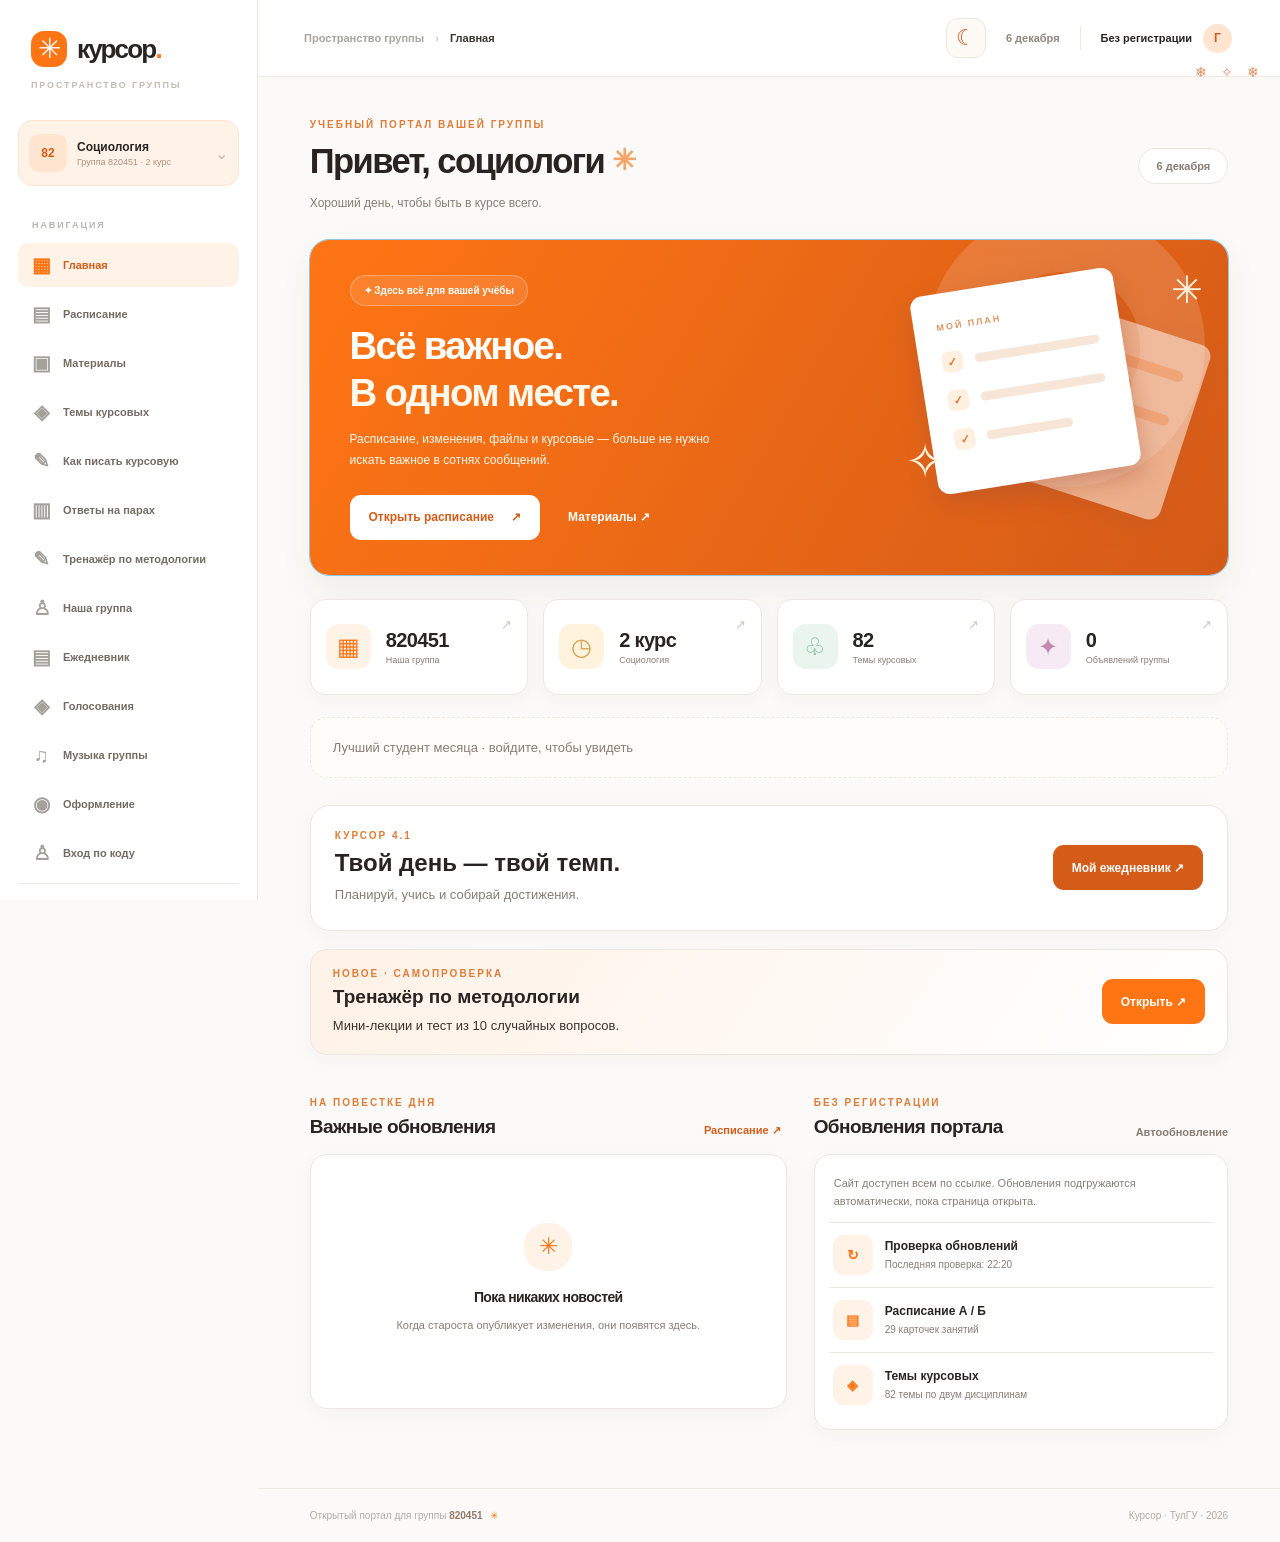
==== commit b9ae2ce1: "Add files via upload" ====
--- a/index.html
+++ b/index.html
@@ -9,7 +9,7 @@
 <meta content="yes" name="apple-mobile-web-app-capable"/>
 <meta content="Курсор — бесплатный открытый учебный портал социологов группы 820451, ТулГУ." name="description"/>
 <title>Курсор — группа 820451</title>
-<link href="./kursor.css" rel="stylesheet"/>
+<link href="./kursor.css?v=4.1" rel="stylesheet"/>
 
 
 
@@ -77,7 +77,7 @@
 <div class="page-heading"><div><div class="eyebrow">УЧЕБНЫЙ ПОРТАЛ ВАШЕЙ ГРУППЫ</div><h1>Привет, <span id="greetingName">социолог</span> <span class="hello">✳</span></h1><p>Хороший день, чтобы быть в курсе всего.</p></div><span class="date-pill" id="datePill">Сегодня</span></div>
 <div class="hero"><div class="hero-copy"><span class="hero-badge">✦ Здесь всё для вашей учёбы</span><h2>Всё важное.<br/><em>В одном месте.</em></h2><p>Расписание, изменения, файлы и курсовые — больше не нужно искать важное в сотнях сообщений.</p><div class="hero-actions"><button class="btn btn-white" data-nav="schedule">Открыть расписание <span>↗</span></button><button class="btn btn-ghost-white" data-nav="materials">Материалы ↗</button></div></div><div aria-hidden="true" class="hero-illustration"><div class="orb orb-back"></div><div class="floating-paper paper-back"><i></i><i></i><i></i></div><div class="floating-paper paper-front"><span>МОЙ ПЛАН</span><div class="paper-line"><b>✓</b><i></i></div><div class="paper-line"><b>✓</b><i></i></div><div class="paper-line"><b>✓</b><i></i></div></div><span class="star star-a">✳</span><span class="star star-b">✧</span></div></div>
 <div class="summary-grid"><div class="summary-card"><span class="summary-icon orange">▦</span><div><strong>820451</strong><small>Наша группа</small></div><span class="summary-spark">↗</span></div><div class="summary-card"><span class="summary-icon cream">◷</span><div><strong>2 курс</strong><small>Социология</small></div><span class="summary-spark">↗</span></div><div class="summary-card"><span class="summary-icon pale">♧</span><div><strong id="memberCount">82</strong><small>Темы курсовых</small></div><span class="summary-spark">↗</span></div><div class="summary-card"><span class="summary-icon pink">✦</span><div><strong id="noticeCount">0</strong><small>Объявлений группы</small></div><span class="summary-spark">↗</span></div></div>
-<section aria-label="Лучший студент месяца" class="month-award" id="monthAward"></section><div class="surface k4-box k4-home"><div><div class="eyebrow">КУРСОР 4.0</div><h2>Твой день — твой темп.</h2><p>Планируй, учись и собирай достижения.</p></div><button class="btn btn-primary" data-nav="planner">Мой ежедневник ↗</button></div>
+<section aria-label="Лучший студент месяца" class="month-award" id="monthAward"></section><div class="surface k4-box k4-home"><div><div class="eyebrow">КУРСОР 4.1</div><h2>Твой день — твой темп.</h2><p>Планируй, учись и собирай достижения.</p></div><button class="btn btn-primary" data-nav="planner">Мой ежедневник ↗</button></div>
 <div class="surface study-hero" style="padding:18px 22px;margin:18px 0"><div><div class="eyebrow">НОВОЕ · САМОПРОВЕРКА</div><h2 style="font-size:19px">Тренажёр по методологии</h2><p style="margin:5px 0 0">Мини-лекции и тест из 10 случайных вопросов.</p></div><button class="btn btn-primary" data-nav="methodology" type="button">Открыть ↗</button></div>
 <div class="home-columns"><div><div class="section-title"><div><div class="eyebrow">НА ПОВЕСТКЕ ДНЯ</div><h3>Важные обновления</h3></div><button class="text-link" data-nav="schedule">Расписание ↗</button></div><div class="surface recent-notices" id="homeNotices"></div></div><div><div class="section-title"><div><div class="eyebrow">БЕЗ РЕГИСТРАЦИИ</div><h3>Обновления портала</h3></div><span class="online-counter" id="onlineCount">Автообновление</span></div><div class="surface community-panel"><div class="community-note">Сайт доступен всем по ссылке. Обновления подгружаются автоматически, пока страница открыта.</div><div class="community-list" id="communityList"></div></div></div></div>
 </section>
@@ -162,5 +162,5 @@
 
 <dialog aria-labelledby="studentDialogName" class="student-dialog" id="studentDialog"><div class="student-dialog-head"><div><div class="eyebrow">О СЕБЕ</div><h2 id="studentDialogName"></h2></div><button aria-label="Закрыть" class="student-dialog-close" id="studentDialogClose" type="button">×</button></div><p id="studentDialogBio"></p></dialog>
 
-<script defer="" src="./kursor.js"></script></body>
+<script defer="" src="./kursor.js?v=4.1"></script></body>
 </html>
--- a/kursor.css
+++ b/kursor.css
@@ -277,3 +277,19 @@
 :root[data-visual-style=glass] body{background:radial-gradient(at 0 0,#9dadd544,transparent 55%),radial-gradient(at 100% 80%,#bfa3d655,transparent 55%),var(--bg)}:root[data-visual-style=glass] .surface,:root[data-visual-style=glass] .summary-card{background:color-mix(in srgb,var(--paper) 80%,transparent);backdrop-filter:blur(12px);border:1px solid color-mix(in srgb,var(--orange) 14%,var(--line))}:root[data-visual-style=glass] .hero{background:linear-gradient(120deg,#46669e,#795b9f,var(--orange))}
 :root[data-visual-style=midnight] .hero{background:radial-gradient(at 85% 5%,#527bb2,#11213c 65%)}:root[data-visual-style=midnight] .surface{border:1px solid #6394d54d}:root[data-k4-season=winter] .hero{outline:1px solid #8fc6e4}:root[data-k4-season=spring] .hero{outline:1px solid #e5a1c3}:root[data-k4-season=summer] .hero{outline:1px solid #e5c56a}:root[data-k4-season=autumn] .hero{outline:1px solid #c58c64}
 @media(max-width:650px){.k4-box{padding:16px}.k4-home{flex-direction:column;align-items:flex-start}.k4-grid{grid-template-columns:repeat(2,minmax(0,1fr))}.k4-row{flex-wrap:wrap}.k4-season{top:10px;right:64px}.k4-form .btn{width:100%}}@media(prefers-reduced-motion:reduce){*{scroll-behavior:auto!important}}
+
+/* 4.1: responsive medals and navigation */
+.k4-achievements{grid-template-columns:repeat(auto-fit,minmax(min(100%,220px),1fr))}
+.k4-medal{min-width:0;align-items:flex-start;gap:12px;overflow:hidden}
+.k4-medal i{flex:0 0 44px;width:44px;height:44px;aspect-ratio:1;border-radius:50%}
+.k4-medal i svg{width:23px;height:23px;display:block}
+.k4-medal-copy{min-width:0;flex:1;overflow-wrap:anywhere;hyphens:auto}
+.k4-medal-copy b{display:block;font-size:14px;line-height:1.35;letter-spacing:0}
+.k4-medal-copy p{margin:4px 0;font-size:12px;line-height:1.4}
+.k4-medal-copy small{display:block;font-size:11px;line-height:1.4;color:var(--deep)}
+.k4-medal.locked{opacity:1}.k4-medal.locked i{opacity:.65}.k4-medal.locked .k4-medal-copy,.k4-medal.locked small{color:var(--muted)}
+.sidebar-links{flex-shrink:0;overflow:visible}.sidebar-links .nav-link{flex-shrink:0}.sidebar-head,.sidebar-admin,.sidebar-profile{flex-shrink:0}.sidebar{overflow-y:auto;overscroll-behavior:contain}
+.k4-profile>div:last-child{min-width:0;overflow-wrap:anywhere}.k4-stat{min-width:0;overflow-wrap:anywhere}
+.k4-box .btn-primary{background:var(--deep);color:var(--surface);font-weight:750}
+@media(max-width:650px){.k4-achievements{grid-template-columns:repeat(2,minmax(0,1fr));gap:10px}.k4-medal{flex-direction:column;align-items:center;text-align:center;padding:12px 7px;gap:8px}.k4-medal-copy{width:100%;flex:1;display:flex;flex-direction:column;align-items:center}.k4-medal-copy b{font-size:13px}.k4-medal-copy small{margin-top:auto}.k4-medal i{flex-basis:42px;width:42px;height:42px}.k4-medal-copy p{font-size:11px}}
+@media(max-width:350px){.k4-achievements{grid-template-columns:1fr}.k4-medal{flex-direction:row;text-align:left}.k4-medal-copy{align-items:flex-start;width:auto}}
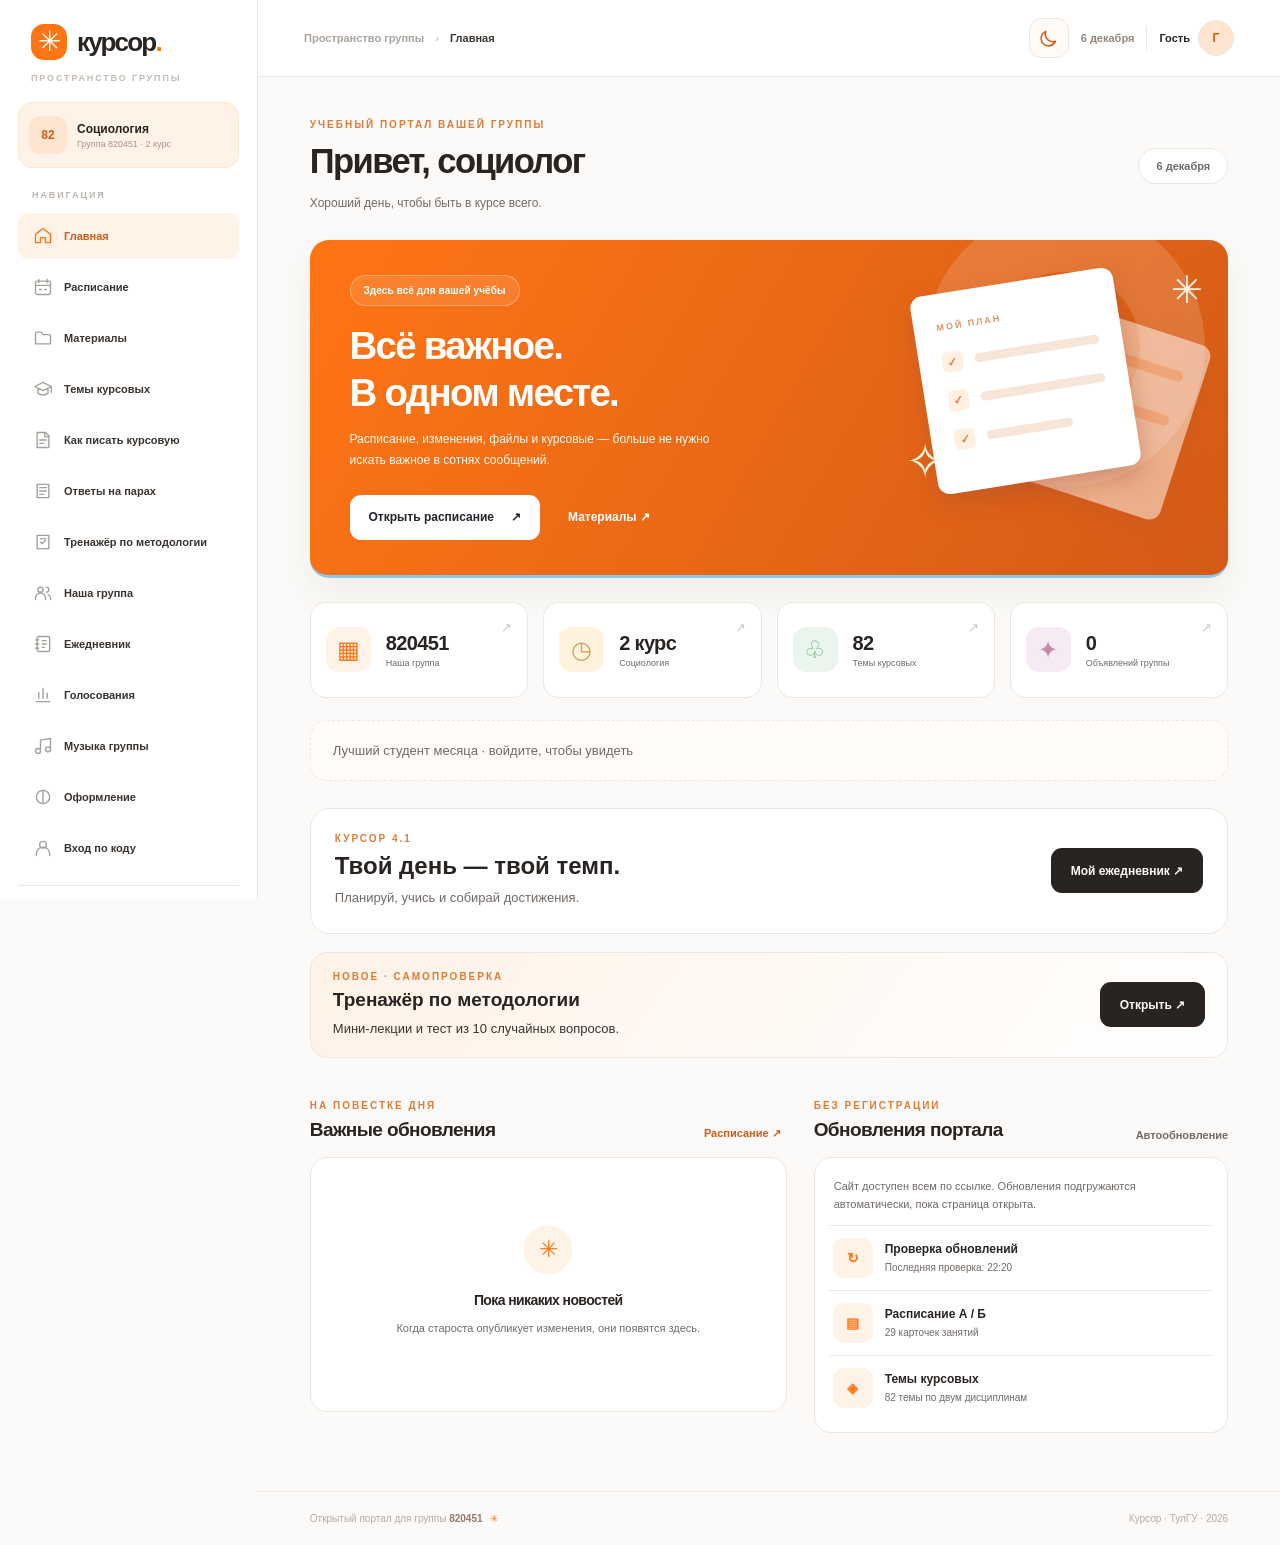
==== commit 465f2a7d: "Add files via upload" ====
--- a/index.html
+++ b/index.html
@@ -9,7 +9,7 @@
 <meta content="yes" name="apple-mobile-web-app-capable"/>
 <meta content="Курсор — бесплатный открытый учебный портал социологов группы 820451, ТулГУ." name="description"/>
 <title>Курсор — группа 820451</title>
-<link href="./kursor.css?v=4.1" rel="stylesheet"/>
+<link href="./kursor.css?v=4.2.1" rel="stylesheet"/>
 
 
 
@@ -48,34 +48,34 @@
 <button class="auth-theme-toggle" id="authThemeToggle" type="button">☾ Переключить светлую / тёмную тему</button><p class="auth-fine">Регистрация проходит с подтверждением старостой. Доступ получат только участники группы.</p>
 </div></section>
 </div>
-<div class="app-layout" hidden="" id="appView">
+<div class="app-layout" id="appView">
 <aside class="sidebar" id="sidebar">
 <div class="sidebar-head"><a class="brand" href="#home"><span class="brand-glyph">✳</span><span>курсор<span class="brand-dot">.</span></span></a><p>ПРОСТРАНСТВО ГРУППЫ</p></div>
-<div class="group-card"><div class="group-avatar">82</div><div><b>Социология</b><small>Группа 820451 · 2 курс</small></div><span class="group-chevron">⌄</span></div>
+<div class="group-card"><div class="group-avatar">82</div><div><b>Социология</b><small>Группа 820451 · 2 курс</small></div></div>
 <p class="nav-caption">НАВИГАЦИЯ</p>
 <nav aria-label="Разделы сайта" class="sidebar-links" id="sidebarLinks">
-<button class="nav-link selected" data-nav="home"><span class="nav-icon">▦</span>Главная</button>
-<button class="nav-link" data-nav="schedule"><span class="nav-icon">▤</span>Расписание</button>
-<button class="nav-link" data-nav="materials"><span class="nav-icon">▣</span>Материалы</button>
-<button class="nav-link" data-nav="courses"><span class="nav-icon">◈</span>Темы курсовых</button>
-<button class="nav-link" data-nav="guide"><span class="nav-icon">✎</span>Как писать курсовую</button>
-<button class="nav-link" data-nav="activity"><span class="nav-icon">▥</span>Ответы на парах</button>
-<button class="nav-link" data-nav="methodology"><span class="nav-icon">✎</span>Тренажёр по методологии</button>
-<button class="nav-link" data-nav="group"><span class="nav-icon">♙</span>Наша группа</button>
-<button class="nav-link" data-nav="planner"><span class="nav-icon">▤</span>Ежедневник</button><button class="nav-link" data-nav="polls"><span class="nav-icon">◈</span>Голосования</button><button class="nav-link" data-nav="music"><span class="nav-icon">♫</span>Музыка группы</button><button class="nav-link" data-nav="appearance"><span class="nav-icon">◉</span>Оформление</button>
-<button class="nav-link" data-nav="account"><span class="nav-icon">♙</span><span id="accountNavLabel">Вход по коду</span></button>
+<button class="nav-link selected" data-nav="home"><span class="nav-icon"><svg viewBox="0 0 24 24" fill="none" stroke="currentColor" stroke-width="1.65" stroke-linecap="round" stroke-linejoin="round" aria-hidden="true"><path d="m3 10 9-7 9 7v10h-6v-6H9v6H3z"/></svg></span>Главная</button>
+<button class="nav-link" data-nav="schedule"><span class="nav-icon"><svg viewBox="0 0 24 24" fill="none" stroke="currentColor" stroke-width="1.65" stroke-linecap="round" stroke-linejoin="round" aria-hidden="true"><rect x="3" y="5" width="18" height="16" rx="2"/><path d="M7 3v4m10-4v4M3 10h18m-13 5h2m4 0h2"/></svg></span>Расписание</button>
+<button class="nav-link" data-nav="materials"><span class="nav-icon"><svg viewBox="0 0 24 24" fill="none" stroke="currentColor" stroke-width="1.65" stroke-linecap="round" stroke-linejoin="round" aria-hidden="true"><path d="M3 7a2 2 0 0 1 2-2h5l2 3h7a2 2 0 0 1 2 2v9H3z"/></svg></span>Материалы</button>
+<button class="nav-link" data-nav="courses"><span class="nav-icon"><svg viewBox="0 0 24 24" fill="none" stroke="currentColor" stroke-width="1.65" stroke-linecap="round" stroke-linejoin="round" aria-hidden="true"><path d="m2 9 10-5 10 5-10 5zM6 11v6c4 3 8 3 12 0v-6M22 9v7"/></svg></span>Темы курсовых</button>
+<button class="nav-link" data-nav="guide"><span class="nav-icon"><svg viewBox="0 0 24 24" fill="none" stroke="currentColor" stroke-width="1.65" stroke-linecap="round" stroke-linejoin="round" aria-hidden="true"><path d="M5 3h10l4 4v14H5zM14 3v5h5M8 12h8m-8 4h5"/></svg></span>Как писать курсовую</button>
+<button class="nav-link" data-nav="activity"><span class="nav-icon"><svg viewBox="0 0 24 24" fill="none" stroke="currentColor" stroke-width="1.65" stroke-linecap="round" stroke-linejoin="round" aria-hidden="true"><path d="M5 4h14v16H5zM8 8h8m-8 4h8m-8 4h5"/></svg></span>Ответы на парах</button>
+<button class="nav-link" data-nav="methodology"><span class="nav-icon"><svg viewBox="0 0 24 24" fill="none" stroke="currentColor" stroke-width="1.65" stroke-linecap="round" stroke-linejoin="round" aria-hidden="true"><path d="M5 4h14v16H5zM9 8h6m-6 4 2 2 4-4"/></svg></span>Тренажёр по методологии</button>
+<button class="nav-link" data-nav="group"><span class="nav-icon"><svg viewBox="0 0 24 24" fill="none" stroke="currentColor" stroke-width="1.65" stroke-linecap="round" stroke-linejoin="round" aria-hidden="true"><circle cx="9" cy="8" r="3"/><path d="M3 20v-2a6 6 0 0 1 12 0v2m1-15a3 3 0 0 1 0 6m2 3a5 5 0 0 1 3 4v2"/></svg></span>Наша группа</button>
+<button class="nav-link" data-nav="planner"><span class="nav-icon"><svg viewBox="0 0 24 24" fill="none" stroke="currentColor" stroke-width="1.65" stroke-linecap="round" stroke-linejoin="round" aria-hidden="true"><rect x="5" y="3" width="15" height="18" rx="2"/><path d="M3 7h4m-4 5h4m-4 5h4m4-9h5m-5 4h5m-5 4h3"/></svg></span>Ежедневник</button><button class="nav-link" data-nav="polls"><span class="nav-icon"><svg viewBox="0 0 24 24" fill="none" stroke="currentColor" stroke-width="1.65" stroke-linecap="round" stroke-linejoin="round" aria-hidden="true"><path d="M4 20h16M7 16V9m5 7V4m5 12v-6"/></svg></span>Голосования</button><button class="nav-link" data-nav="music"><span class="nav-icon"><svg viewBox="0 0 24 24" fill="none" stroke="currentColor" stroke-width="1.65" stroke-linecap="round" stroke-linejoin="round" aria-hidden="true"><path d="M9 18V5l12-2v13M9 18a3 3 0 1 1-3-3c2 0 3 1 3 3Zm12-2a3 3 0 1 1-3-3c2 0 3 1 3 3Z"/></svg></span>Музыка группы</button><button class="nav-link" data-nav="appearance"><span class="nav-icon"><svg viewBox="0 0 24 24" fill="none" stroke="currentColor" stroke-width="1.65" stroke-linecap="round" stroke-linejoin="round" aria-hidden="true"><circle cx="12" cy="12" r="8"/><path d="M12 4v16"/></svg></span>Оформление</button>
+<button class="nav-link" data-nav="account"><span class="nav-icon"><svg viewBox="0 0 24 24" fill="none" stroke="currentColor" stroke-width="1.65" stroke-linecap="round" stroke-linejoin="round" aria-hidden="true"><circle cx="12" cy="8" r="4"/><path d="M4 21v-2a8 8 0 0 1 16 0v2"/></svg></span><span id="accountNavLabel">Вход по коду</span></button>
 </nav>
-<div class="sidebar-admin" hidden="" id="publicManageNav"><p class="nav-caption">ДЛЯ СТАРОСТЫ</p><button class="nav-link" data-nav="studio">Админ-панель</button></div><div class="sidebar-admin" hidden="" id="adminNav"><p class="nav-caption">АДМИНИСТРИРОВАНИЕ</p><button class="nav-link" data-nav="admin"><span class="nav-icon">⚙</span>Управление <span class="num-pill" hidden="" id="pendingNavCount">0</span></button></div>
+<div class="sidebar-admin" hidden="" id="publicManageNav"><p class="nav-caption">ДЛЯ СТАРОСТЫ</p><button class="nav-link" data-nav="studio"><span class="nav-icon"><svg viewBox="0 0 24 24" fill="none" stroke="currentColor" stroke-width="1.65" stroke-linecap="round" stroke-linejoin="round" aria-hidden="true"><path d="M12 3 4 6v6c0 5 4 8 8 9 4-1 8-4 8-9V6zM9 12l2 2 4-4"/></svg></span>Админ-панель</button></div><div class="sidebar-admin" hidden="" id="adminNav"><p class="nav-caption">АДМИНИСТРИРОВАНИЕ</p><button class="nav-link" data-nav="admin"><span class="nav-icon">⚙</span>Управление <span class="num-pill" hidden="" id="pendingNavCount">0</span></button></div>
 <div class="sidebar-spacer"></div>
 <div class="sidebar-profile"><div class="profile-avatar" id="sidebarInitial">С</div><div><b id="sidebarName">Студент</b><small id="sidebarRole">Участник группы</small></div><button aria-label="Выход не требуется" hidden="" id="logoutButton" title="Выход не требуется">↪</button></div>
 </aside>
 <div class="sidebar-overlay" hidden="" id="sidebarOverlay"></div>
 <div class="main-column">
-<header class="topbar"><div class="topbar-left"><button aria-label="Открыть меню" class="mobile-menu" id="menuButton">☰</button><div class="breadcrumb">Пространство группы <span>›</span> <b id="breadcrumbPage">Главная</b></div></div><div class="topbar-right"><button aria-label="Сменить светлую или тёмную тему" class="quick-theme" id="quickTheme" title="Сменить светлую или тёмную тему">☾</button><span class="topbar-date" id="currentDate"></span><span class="small-divider"></span><div class="top-profile"><span id="topName">Участник</span><div class="small-avatar" id="topInitial">С</div></div></div></header>
+<header class="topbar"><div class="topbar-left"><button aria-label="Открыть меню" class="mobile-menu" id="menuButton"><svg viewBox="0 0 24 24" fill="none" stroke="currentColor" stroke-width="1.65" stroke-linecap="round" stroke-linejoin="round" aria-hidden="true"><path d="M4 6h16M4 12h16M4 18h16"/></svg></button><div class="breadcrumb">Пространство группы <span>›</span> <b id="breadcrumbPage">Главная</b></div></div><div class="topbar-right"><button aria-label="Сменить светлую или тёмную тему" class="quick-theme" id="quickTheme" title="Сменить светлую или тёмную тему">☾</button><span class="topbar-date" id="currentDate"></span><span class="small-divider"></span><div class="top-profile"><span id="topName">Гость</span><div class="small-avatar" id="topInitial">С</div></div></div></header>
 <main class="main-content">
 <section class="page active" id="page-home">
-<div class="page-heading"><div><div class="eyebrow">УЧЕБНЫЙ ПОРТАЛ ВАШЕЙ ГРУППЫ</div><h1>Привет, <span id="greetingName">социолог</span> <span class="hello">✳</span></h1><p>Хороший день, чтобы быть в курсе всего.</p></div><span class="date-pill" id="datePill">Сегодня</span></div>
-<div class="hero"><div class="hero-copy"><span class="hero-badge">✦ Здесь всё для вашей учёбы</span><h2>Всё важное.<br/><em>В одном месте.</em></h2><p>Расписание, изменения, файлы и курсовые — больше не нужно искать важное в сотнях сообщений.</p><div class="hero-actions"><button class="btn btn-white" data-nav="schedule">Открыть расписание <span>↗</span></button><button class="btn btn-ghost-white" data-nav="materials">Материалы ↗</button></div></div><div aria-hidden="true" class="hero-illustration"><div class="orb orb-back"></div><div class="floating-paper paper-back"><i></i><i></i><i></i></div><div class="floating-paper paper-front"><span>МОЙ ПЛАН</span><div class="paper-line"><b>✓</b><i></i></div><div class="paper-line"><b>✓</b><i></i></div><div class="paper-line"><b>✓</b><i></i></div></div><span class="star star-a">✳</span><span class="star star-b">✧</span></div></div>
+<div class="page-heading"><div><div class="eyebrow">УЧЕБНЫЙ ПОРТАЛ ВАШЕЙ ГРУППЫ</div><h1>Привет, <span id="greetingName">социолог</span></h1><p>Хороший день, чтобы быть в курсе всего.</p></div><span class="date-pill" id="datePill">Сегодня</span></div>
+<div class="hero"><div class="hero-copy"><span class="hero-badge">Здесь всё для вашей учёбы</span><h2>Всё важное.<br/><em>В одном месте.</em></h2><p>Расписание, изменения, файлы и курсовые — больше не нужно искать важное в сотнях сообщений.</p><div class="hero-actions"><button class="btn btn-white" data-nav="schedule">Открыть расписание <span>↗</span></button><button class="btn btn-ghost-white" data-nav="materials">Материалы ↗</button></div></div><div aria-hidden="true" class="hero-illustration"><div class="orb orb-back"></div><div class="floating-paper paper-back"><i></i><i></i><i></i></div><div class="floating-paper paper-front"><span>МОЙ ПЛАН</span><div class="paper-line"><b>✓</b><i></i></div><div class="paper-line"><b>✓</b><i></i></div><div class="paper-line"><b>✓</b><i></i></div></div><span class="star star-a">✳</span><span class="star star-b">✧</span></div></div>
 <div class="summary-grid"><div class="summary-card"><span class="summary-icon orange">▦</span><div><strong>820451</strong><small>Наша группа</small></div><span class="summary-spark">↗</span></div><div class="summary-card"><span class="summary-icon cream">◷</span><div><strong>2 курс</strong><small>Социология</small></div><span class="summary-spark">↗</span></div><div class="summary-card"><span class="summary-icon pale">♧</span><div><strong id="memberCount">82</strong><small>Темы курсовых</small></div><span class="summary-spark">↗</span></div><div class="summary-card"><span class="summary-icon pink">✦</span><div><strong id="noticeCount">0</strong><small>Объявлений группы</small></div><span class="summary-spark">↗</span></div></div>
 <section aria-label="Лучший студент месяца" class="month-award" id="monthAward"></section><div class="surface k4-box k4-home"><div><div class="eyebrow">КУРСОР 4.1</div><h2>Твой день — твой темп.</h2><p>Планируй, учись и собирай достижения.</p></div><button class="btn btn-primary" data-nav="planner">Мой ежедневник ↗</button></div>
 <div class="surface study-hero" style="padding:18px 22px;margin:18px 0"><div><div class="eyebrow">НОВОЕ · САМОПРОВЕРКА</div><h2 style="font-size:19px">Тренажёр по методологии</h2><p style="margin:5px 0 0">Мини-лекции и тест из 10 случайных вопросов.</p></div><button class="btn btn-primary" data-nav="methodology" type="button">Открыть ↗</button></div>
@@ -155,12 +155,12 @@
 </main>
 <footer class="footer">Открытый портал для группы <b>820451</b> <span>✳</span><span class="footer-note">Курсор · ТулГУ · 2026</span></footer>
 </div>
-<nav aria-label="Мобильное меню" class="bottom-nav"><button class="active" data-nav="home"><span>▦</span>Главная</button><button data-nav="schedule"><span>▤</span>Пары</button><button data-nav="materials"><span>▣</span>Файлы</button><button data-nav="courses"><span>◈</span>Курсовые</button><button id="moreNav" type="button"><span>☰</span>Ещё</button></nav>
+<nav aria-label="Мобильное меню" class="bottom-nav"><button class="active" data-nav="home"><span><svg viewBox="0 0 24 24" fill="none" stroke="currentColor" stroke-width="1.65" stroke-linecap="round" stroke-linejoin="round" aria-hidden="true"><path d="m3 10 9-7 9 7v10h-6v-6H9v6H3z"/></svg></span>Главная</button><button data-nav="schedule"><span><svg viewBox="0 0 24 24" fill="none" stroke="currentColor" stroke-width="1.65" stroke-linecap="round" stroke-linejoin="round" aria-hidden="true"><rect x="3" y="5" width="18" height="16" rx="2"/><path d="M7 3v4m10-4v4M3 10h18m-13 5h2m4 0h2"/></svg></span>Пары</button><button data-nav="materials"><span><svg viewBox="0 0 24 24" fill="none" stroke="currentColor" stroke-width="1.65" stroke-linecap="round" stroke-linejoin="round" aria-hidden="true"><path d="M3 7a2 2 0 0 1 2-2h5l2 3h7a2 2 0 0 1 2 2v9H3z"/></svg></span>Файлы</button><button data-nav="courses"><span><svg viewBox="0 0 24 24" fill="none" stroke="currentColor" stroke-width="1.65" stroke-linecap="round" stroke-linejoin="round" aria-hidden="true"><path d="m2 9 10-5 10 5-10 5zM6 11v6c4 3 8 3 12 0v-6M22 9v7"/></svg></span>Курсовые</button><button id="moreNav" type="button"><span><svg viewBox="0 0 24 24" fill="none" stroke="currentColor" stroke-width="1.65" stroke-linecap="round" stroke-linejoin="round" aria-hidden="true"><path d="M4 6h16M4 12h16M4 18h16"/></svg></span>Ещё</button></nav>
 </div>
 <aside aria-label="Поздравления с днём рождения" aria-live="polite" class="birthday-stack" hidden="" id="birthdayStack"></aside>
 <div aria-live="polite" class="toast" hidden="" id="toast" role="status"></div>
 
 <dialog aria-labelledby="studentDialogName" class="student-dialog" id="studentDialog"><div class="student-dialog-head"><div><div class="eyebrow">О СЕБЕ</div><h2 id="studentDialogName"></h2></div><button aria-label="Закрыть" class="student-dialog-close" id="studentDialogClose" type="button">×</button></div><p id="studentDialogBio"></p></dialog>
 
-<script defer="" src="./kursor.js?v=4.1"></script></body>
+<noscript><p style="padding:20px">Для работы портала включи JavaScript в браузере.</p></noscript><script defer="" src="./kursor.js?v=4.2.1"></script></body>
 </html>
--- a/kursor.css
+++ b/kursor.css
@@ -293,3 +293,28 @@
 .k4-box .btn-primary{background:var(--deep);color:var(--surface);font-weight:750}
 @media(max-width:650px){.k4-achievements{grid-template-columns:repeat(2,minmax(0,1fr));gap:10px}.k4-medal{flex-direction:column;align-items:center;text-align:center;padding:12px 7px;gap:8px}.k4-medal-copy{width:100%;flex:1;display:flex;flex-direction:column;align-items:center}.k4-medal-copy b{font-size:13px}.k4-medal-copy small{margin-top:auto}.k4-medal i{flex-basis:42px;width:42px;height:42px}.k4-medal-copy p{font-size:11px}}
 @media(max-width:350px){.k4-achievements{grid-template-columns:1fr}.k4-medal{flex-direction:row;text-align:left}.k4-medal-copy{align-items:flex-start;width:auto}}
+
+/* 4.2 — stable layout and consistent controls, all palettes. */
+.k4-season,.hello{display:none!important}
+.topbar{position:relative;gap:16px;min-width:0;z-index:5}
+.topbar-left,.topbar-right,.top-profile{min-width:0;display:flex;align-items:center}
+.topbar-right{gap:12px;flex-shrink:0}.top-profile{gap:8px}.top-profile #topName{max-width:130px;overflow:hidden;text-overflow:ellipsis;white-space:nowrap;color:var(--ink)}
+.quick-theme,.mobile-menu{align-items:center;justify-content:center;flex-shrink:0}.quick-theme svg,.mobile-menu svg{width:21px;height:21px;display:block}
+.small-avatar,.profile-avatar,.group-avatar{flex:none;aspect-ratio:1;line-height:1}.small-avatar{width:36px;height:36px;box-shadow:none!important;border:1px solid var(--line)!important}
+.nav-icon{display:grid;place-items:center;flex:0 0 22px;width:22px;height:22px}.nav-icon svg{width:20px;height:20px;display:block}.nav-link{gap:10px;line-height:1.35;white-space:normal;flex-shrink:0;color:var(--text)}.nav-link.selected{color:var(--deep)}
+.sidebar{height:100dvh;min-height:0;scrollbar-width:thin;scrollbar-color:var(--line) transparent;padding-top:24px;padding-bottom:calc(16px + env(safe-area-inset-bottom));overscroll-behavior:contain}.sidebar-links{overflow:visible;flex:none}.sidebar-spacer{min-height:14px;flex:1 0 14px}.sidebar-profile{min-width:0;flex:none}.sidebar-profile>div:nth-child(2){min-width:0;overflow-wrap:anywhere}.nav-caption{margin-top:22px}.sidebar-head p{margin-bottom:19px}
+.main-column,.main-content,.page,.surface,.summary-card,.k4-box{min-width:0}.main-content{overflow-wrap:break-word}.page{animation:none}.surface,.summary-card{box-shadow:none}.k4-box h3,.k4-row b,.k4-stat small,.k4-medal-copy{overflow-wrap:anywhere}.k4-grid{grid-template-columns:repeat(auto-fit,minmax(min(100%,150px),1fr))}
+.k4-achievements{grid-template-columns:repeat(auto-fit,minmax(min(100%,180px),1fr));grid-auto-rows:1fr}.k4-medal{flex-direction:column;align-items:center;text-align:center;min-height:156px;padding:16px 12px;gap:10px}.k4-medal-copy{display:flex;flex-direction:column;align-items:center;width:100%;flex:1}.k4-medal-copy b{font-size:14px}.k4-medal-copy small{margin-top:auto;padding-top:5px}.k4-medal i{flex:0 0 44px}.k4-medal.locked i{opacity:.75}.k4-medal.locked .k4-medal-copy{color:var(--muted)}
+.k4-tabs button,.k4-action{min-height:40px;white-space:normal;overflow-wrap:anywhere;flex-shrink:0}.k4-row{align-items:center}.k4-row input[type=checkbox]{flex:0 0 auto;width:19px;height:19px}.k4-form input,.k4-form select,.k4-form textarea{min-height:44px;font-size:14px}.k4-form .btn{max-width:100%;min-height:44px}.k4-profile{align-items:center}.k4-profile h3{line-height:1.3}
+/* Text contrast is independent of the accent palette. */
+:root .btn-primary,:root .k4-box .btn-primary{background:var(--ink);color:var(--bg);border:1px solid transparent;font-weight:750}:root .btn-primary:hover{box-shadow:none;opacity:.88}
+:root .hero .btn-white{background:#fff;color:#24242a}:root[data-visual-style=minimal] .hero .btn-white{background:var(--ink);color:var(--bg)}
+:root[data-visual-style=glass] .surface,:root[data-visual-style=glass] .summary-card{backdrop-filter:none;background:var(--surface)}
+:root[data-theme=light]{--muted:#716b67}:root[data-theme=dark] .nav-link:not(.selected){color:var(--text)}
+.hero-illustration{pointer-events:none}.hero-copy{min-width:0}.hero h2{overflow-wrap:normal}.hero-actions .btn{white-space:normal}.hero h2 em{color:inherit}.hero-badge{letter-spacing:.1px}
+/* Seasonal motif lives in the hero border only, never over navigation. */
+:root[data-k4-season=winter] .hero{outline:0;border-bottom:3px solid #8fc6e4}:root[data-k4-season=spring] .hero{outline:0;border-bottom:3px solid #e5a1c3}:root[data-k4-season=summer] .hero{outline:0;border-bottom:3px solid #e5c56a}:root[data-k4-season=autumn] .hero{outline:0;border-bottom:3px solid #c58c64}
+@media(max-width:850px){.sidebar{width:min(300px,86vw);min-width:0;max-width:100%;padding-top:20px}.topbar{height:64px;min-height:64px;padding:0 14px}.topbar-right{gap:8px}.mobile-menu{margin-right:10px;min-height:44px;min-width:30px;padding:0}.topbar-left:after{white-space:nowrap}.bottom-nav button span{display:grid;place-items:center;width:24px;height:24px}.bottom-nav svg{width:22px;height:22px;display:block}.bottom-nav button{font-size:10px;color:var(--muted);min-width:0}.bottom-nav button.active{color:var(--deep)}.main-content{padding-bottom:calc(94px + env(safe-area-inset-bottom))}.toast{bottom:calc(86px + env(safe-area-inset-bottom));right:12px;left:12px;max-width:none}}
+@media(max-width:650px){.top-profile #topName{max-width:76px;font-size:13px}.top-profile{gap:6px}.quick-theme{width:38px;height:38px}.small-avatar{width:34px;height:34px}.main-content{padding-left:16px;padding-right:16px}.hero{min-height:0}.hero-copy{padding:24px 22px 108px}.hero h2{font-size:clamp(28px,8.5vw,37px);letter-spacing:-1px}.hero-copy>p{max-width:100%;font-size:13px;line-height:1.7}.hero-actions{margin-top:18px}.hero-illustration{transform:scale(.38);bottom:-31px;right:-22px;opacity:.75}.k4-box{padding:16px 13px}.k4-achievements{grid-template-columns:repeat(2,minmax(0,1fr));gap:10px}.k4-medal{min-height:164px;padding:12px 7px}.k4-medal-copy b{font-size:13px}.k4-medal-copy p{font-size:12px;line-height:1.45}.k4-row{flex-wrap:wrap}.k4-form input,.k4-form select,.k4-form textarea,.account-box input{font-size:16px}.k4-tabs{gap:6px}.k4-tabs button{font-size:12px;padding:8px 10px}.k4-profile{gap:12px}.k4-avatar{width:60px;height:60px}}
+@media(max-width:350px){.top-profile #topName{display:none}.topbar-right{gap:5px}.k4-achievements{grid-template-columns:1fr}.k4-medal{min-height:130px}.hero-copy{padding-bottom:95px}}
+@media(max-width:650px){.hero-copy{padding-bottom:76px}.hero-illustration{transform:scale(.34);bottom:-22px;right:-12px}.summary-grid{gap:10px}.summary-card{overflow:hidden}.summary-card>div{min-width:0}.k4-medal-copy b{hyphens:auto}.topbar-left:after{font-size:21px}}
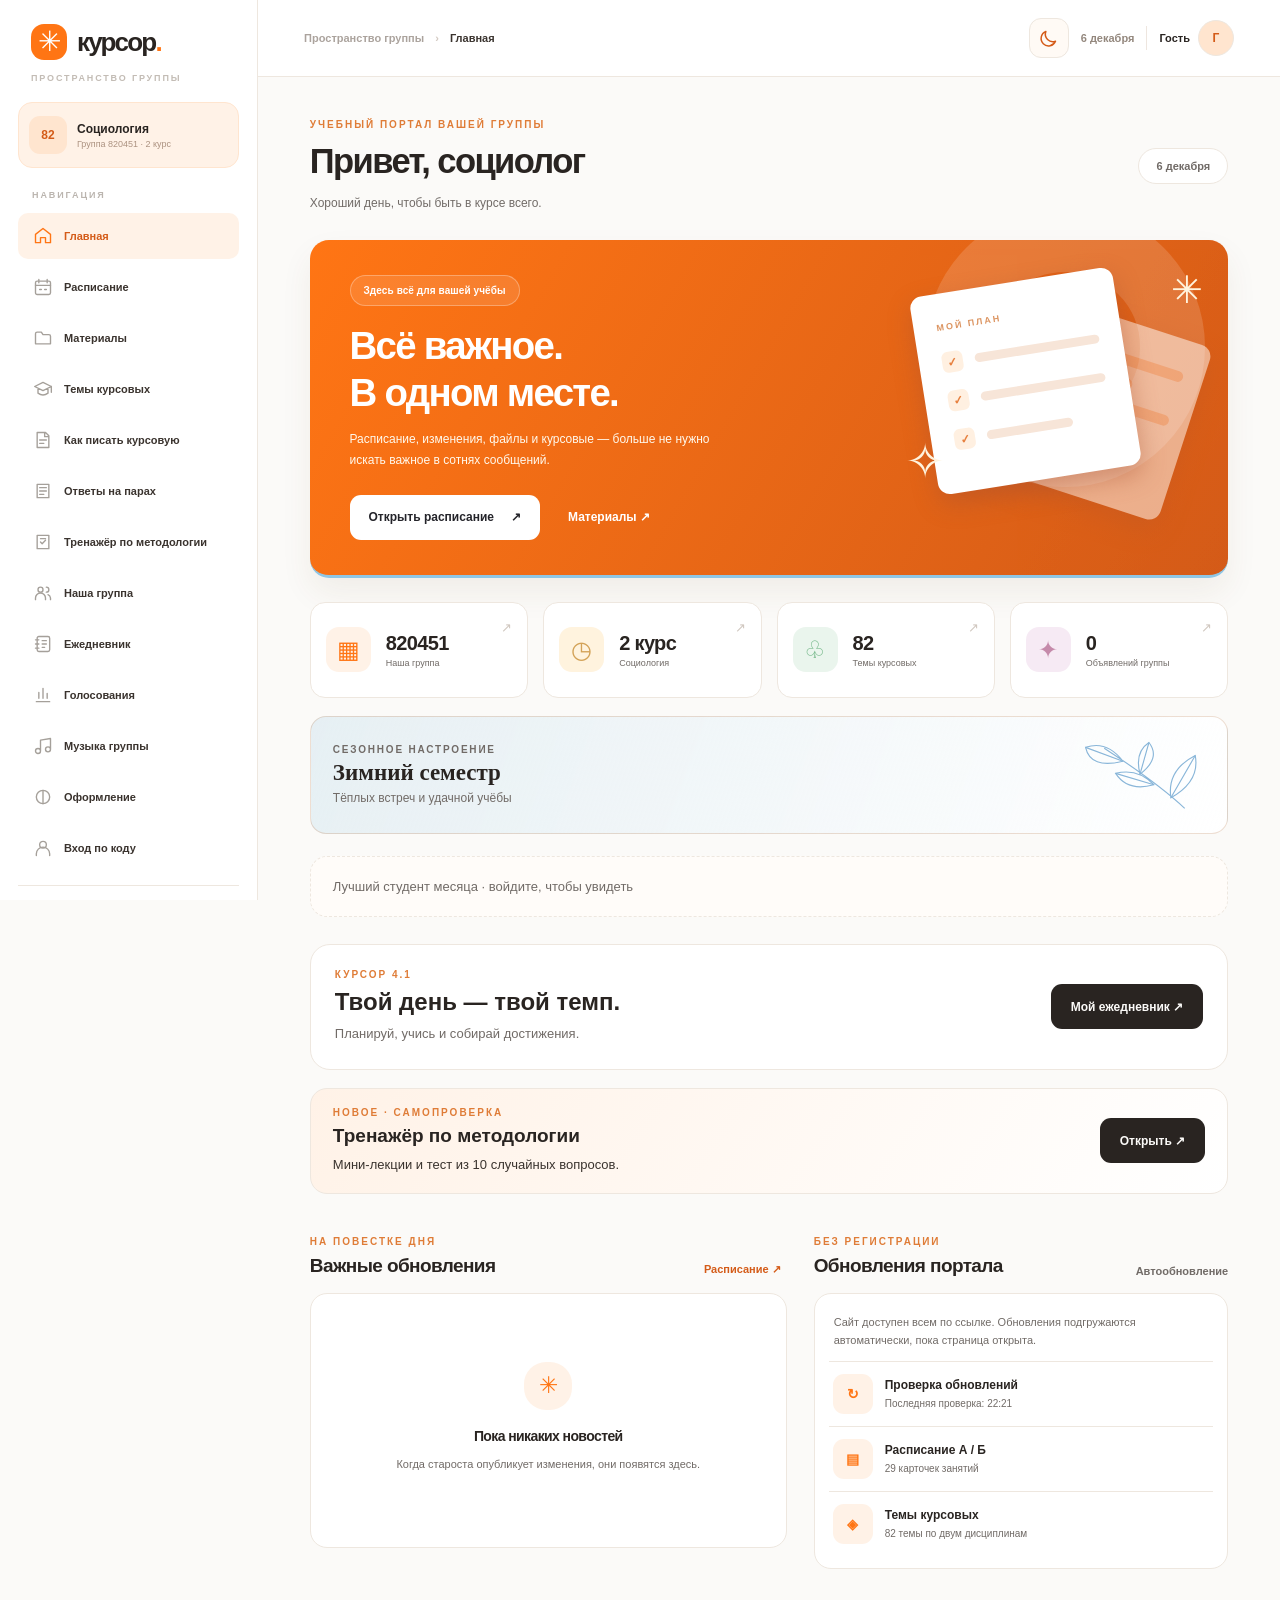
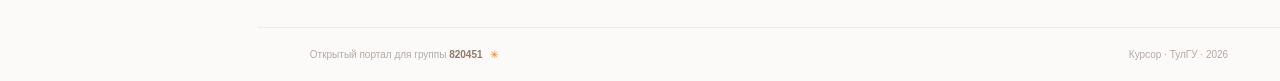
==== commit aba65b4d: "Add files via upload" ====
--- a/index.html
+++ b/index.html
@@ -8,8 +8,8 @@
 <meta content="light dark" name="color-scheme"/>
 <meta content="yes" name="apple-mobile-web-app-capable"/>
 <meta content="Курсор — бесплатный открытый учебный портал социологов группы 820451, ТулГУ." name="description"/>
-<title>Курсор — группа 820451</title>
-<link href="./kursor.css?v=4.2.1" rel="stylesheet"/>
+<title>Курсор — группа 820451 · 4.3</title>
+<link href="./kursor.css?v=4.3.0" rel="stylesheet"/>
 
 
 
@@ -77,7 +77,7 @@
 <div class="page-heading"><div><div class="eyebrow">УЧЕБНЫЙ ПОРТАЛ ВАШЕЙ ГРУППЫ</div><h1>Привет, <span id="greetingName">социолог</span></h1><p>Хороший день, чтобы быть в курсе всего.</p></div><span class="date-pill" id="datePill">Сегодня</span></div>
 <div class="hero"><div class="hero-copy"><span class="hero-badge">Здесь всё для вашей учёбы</span><h2>Всё важное.<br/><em>В одном месте.</em></h2><p>Расписание, изменения, файлы и курсовые — больше не нужно искать важное в сотнях сообщений.</p><div class="hero-actions"><button class="btn btn-white" data-nav="schedule">Открыть расписание <span>↗</span></button><button class="btn btn-ghost-white" data-nav="materials">Материалы ↗</button></div></div><div aria-hidden="true" class="hero-illustration"><div class="orb orb-back"></div><div class="floating-paper paper-back"><i></i><i></i><i></i></div><div class="floating-paper paper-front"><span>МОЙ ПЛАН</span><div class="paper-line"><b>✓</b><i></i></div><div class="paper-line"><b>✓</b><i></i></div><div class="paper-line"><b>✓</b><i></i></div></div><span class="star star-a">✳</span><span class="star star-b">✧</span></div></div>
 <div class="summary-grid"><div class="summary-card"><span class="summary-icon orange">▦</span><div><strong>820451</strong><small>Наша группа</small></div><span class="summary-spark">↗</span></div><div class="summary-card"><span class="summary-icon cream">◷</span><div><strong>2 курс</strong><small>Социология</small></div><span class="summary-spark">↗</span></div><div class="summary-card"><span class="summary-icon pale">♧</span><div><strong id="memberCount">82</strong><small>Темы курсовых</small></div><span class="summary-spark">↗</span></div><div class="summary-card"><span class="summary-icon pink">✦</span><div><strong id="noticeCount">0</strong><small>Объявлений группы</small></div><span class="summary-spark">↗</span></div></div>
-<section aria-label="Лучший студент месяца" class="month-award" id="monthAward"></section><div class="surface k4-box k4-home"><div><div class="eyebrow">КУРСОР 4.1</div><h2>Твой день — твой темп.</h2><p>Планируй, учись и собирай достижения.</p></div><button class="btn btn-primary" data-nav="planner">Мой ежедневник ↗</button></div>
+<div id="k43SeasonBand" class="k43-season-band" hidden><div><span>СЕЗОННОЕ НАСТРОЕНИЕ</span><b>Осень в Курсоре</b><small>Время уютных вечеров и новых знаний</small></div><svg viewBox="0 0 160 90" aria-hidden="true"><g fill="none" stroke="currentColor" stroke-width="1.4"><path d="M135 86Q102 55 36 12M118 73Q154 53 148 21Q113 39 118 73ZM97 57Q65 66 50 43Q77 36 97 57ZM80 44Q106 24 91 5Q73 17 80 44ZM59 28Q19 38 13 11Q39 2 59 28Z"/><path d="M148 21 118 73M50 43 97 57M91 5 80 44M13 11 59 28"/></g></svg></div><section aria-label="Лучший студент месяца" class="month-award" id="monthAward"></section><div class="surface k4-box k4-home"><div><div class="eyebrow">КУРСОР 4.1</div><h2>Твой день — твой темп.</h2><p>Планируй, учись и собирай достижения.</p></div><button class="btn btn-primary" data-nav="planner">Мой ежедневник ↗</button></div>
 <div class="surface study-hero" style="padding:18px 22px;margin:18px 0"><div><div class="eyebrow">НОВОЕ · САМОПРОВЕРКА</div><h2 style="font-size:19px">Тренажёр по методологии</h2><p style="margin:5px 0 0">Мини-лекции и тест из 10 случайных вопросов.</p></div><button class="btn btn-primary" data-nav="methodology" type="button">Открыть ↗</button></div>
 <div class="home-columns"><div><div class="section-title"><div><div class="eyebrow">НА ПОВЕСТКЕ ДНЯ</div><h3>Важные обновления</h3></div><button class="text-link" data-nav="schedule">Расписание ↗</button></div><div class="surface recent-notices" id="homeNotices"></div></div><div><div class="section-title"><div><div class="eyebrow">БЕЗ РЕГИСТРАЦИИ</div><h3>Обновления портала</h3></div><span class="online-counter" id="onlineCount">Автообновление</span></div><div class="surface community-panel"><div class="community-note">Сайт доступен всем по ссылке. Обновления подгружаются автоматически, пока страница открыта.</div><div class="community-list" id="communityList"></div></div></div></div>
 </section>
@@ -90,11 +90,11 @@
 <section class="page" id="page-materials"><div class="page-heading"><div><div class="eyebrow">СОБРАНО ДЛЯ ВАШЕЙ ГРУППЫ</div><h1>Учебные материалы<span class="period">.</span></h1><p>Файлы, конспекты и ссылки по каждой дисциплине.</p></div></div><div class="section-search"><span>⌕</span><input id="materialSearch" placeholder="Найти предмет или материал..." type="search"/></div><div class="library-status" id="libraryStatus" role="status">Подключаем каталог…</div><div class="material-grid" id="materialsContent"></div></section>
 <section class="page" id="page-courses"><div class="page-heading"><div><div class="eyebrow">ДВЕ ДИСЦИПЛИНЫ</div><h1>Темы курсовых<span class="period">.</span></h1><p>Все темы, распределение между студентами и статус защиты.</p></div></div>
 <div class="course-toolbar surface"><div class="segmented course-switch"><button class="selected" data-disc="history" type="button">История социологии</button><button data-disc="theory" type="button">Экономическая социология</button></div><label class="course-filter">Поиск по теме или студенту<input id="courseSearch" placeholder="Например, Ядов или фамилия" type="search"/></label><label class="course-filter">Показать<select id="courseFilter"><option value="all">Все темы</option><option value="free">Свободные</option><option value="taken">Занятые</option><option value="defended">Защищённые</option></select></label></div>
-<div class="topic-overview" id="courseSummary"></div><div class="surface table-surface"><div class="table-top"><b id="courseHeading">История социологии</b><span id="courseCounter">0 тем</span></div><div class="table-scroll"><table class="course-table"><thead><tr><th>№</th><th>Тема работы</th><th>Ответственный</th><th>Статус</th></tr></thead><tbody id="courseRows"></tbody></table></div></div><div id="topicUnresolved"></div>
+<div class="k43-course-status" id="k43CourseStatus" hidden><span></span><button class="k4-action" id="k43CourseRetry" type="button">Обновить</button></div><div class="topic-overview" id="courseSummary"></div><div class="surface table-surface"><div class="table-top"><b id="courseHeading">История социологии</b><span id="courseCounter">0 тем</span></div><div class="table-scroll"><table class="course-table"><thead><tr><th>№</th><th>Тема работы</th><th>Ответственный</th><th>Статус</th></tr></thead><tbody id="courseRows"></tbody></table></div></div><div id="topicUnresolved"></div>
 </section>
 <section class="page" id="page-appearance"><div class="page-heading"><div><div class="eyebrow">ПЕРСОНАЛИЗАЦИЯ</div><h1>Оформление<span class="period">.</span></h1><p>Настрой сайт под себя. После входа оформление синхронизируется с аккаунтом.</p></div></div>
 <div class="appearance-layout"><div class="surface appearance-card"><div class="section-title"><div><div class="eyebrow">КОМФОРТ ДЛЯ ГЛАЗ</div><h3>Режим экрана</h3></div></div><div class="appearance-modes"><button data-mode="light" type="button"><span class="mode-preview mode-light">☼</span><b>Светлая</b><small>Мягкий белый фон</small></button><button data-mode="dark" type="button"><span class="mode-preview mode-dark">☾</span><b>Тёмная</b><small>Для вечера и ночи</small></button><button data-mode="system" type="button"><span class="mode-preview mode-system">◑</span><b>Системная</b><small>Как на устройстве</small></button></div></div>
-<div class="surface appearance-card"><div class="section-title"><div><div class="eyebrow">ВЫБЕРИ НАСТРОЕНИЕ</div><h3>Акцентный цвет</h3></div></div><div class="color-grid"><button data-accent="orange" type="button"><i style="--swatch:#FF7514"></i>Оранжевый</button><button data-accent="red" type="button"><i style="--swatch:#E9676B"></i>Красный</button><button data-accent="blue" type="button"><i style="--swatch:#628FE4"></i>Синий</button><button data-accent="green" type="button"><i style="--swatch:#57A989"></i>Зелёный</button><button data-accent="yellow" type="button"><i style="--swatch:#C69A2D"></i>Жёлтый</button><button data-accent="purple" type="button"><i style="--swatch:#A27AE2"></i>Фиолетовый</button><button data-accent="pink" type="button"><i style="--swatch:#D86EA5"></i>Розовый</button><button data-accent="burgundy" type="button"><i style="--swatch:#A44D69"></i>Бордовый</button><button data-accent="sky" type="button"><i style="--swatch:#55A9CF"></i>Голубой</button></div><p class="setting-footnote">Этот выбор не меняет оформление у других участников.</p></div></div><div class="surface appearance-card style-settings"><div class="section-title"><div><div class="eyebrow">ХАРАКТЕР ИНТЕРФЕЙСА</div><h3>Стиль сайта</h3></div></div><p class="style-explainer">Любой стиль сочетается со всеми девятью цветами и светлым или тёмным режимом. Изменения видны сразу.</p><div class="style-options"><button aria-pressed="false" class="style-choice" data-visual-style-option="classic" type="button"><span aria-hidden="true" class="style-sample sample-classic"><span>К</span><i></i><i></i></span><b>Базовый</b><small>Мягкие формы, привычный Курсор</small></button><button aria-pressed="false" class="style-choice" data-visual-style-option="japan" type="button"><span aria-hidden="true" class="style-sample sample-japan"><span>和</span><i></i><i></i></span><b>Японский</b><small>Бумага васи, волны и круг солнца</small></button><button aria-pressed="false" class="style-choice" data-visual-style-option="gothic" type="button"><span aria-hidden="true" class="style-sample sample-gothic"><span>✦</span><i></i><i></i></span><b>Готика</b><small>Арки, строгие линии и контраст</small></button><button aria-pressed="false" class="style-choice" data-visual-style-option="minimal" type="button"><span aria-hidden="true" class="style-sample sample-minimal"><span>—</span><i></i><i></i></span><b>Минимализм</b><small>Чистая сетка и строгая типографика</small></button><button aria-pressed="false" class="style-choice" data-visual-style-option="retro" type="button"><span aria-hidden="true" class="style-sample sample-retro"><span>◉</span><i></i><i></i></span><b>Ретро</b><small>Печатная эстетика и крупные рамки</small></button><button aria-pressed="false" class="style-choice" data-visual-style-option="future" type="button"><span aria-hidden="true" class="style-sample sample-future"><span>⌘</span><i></i><i></i></span><b>Кибер</b><small>Технологичные линии и модульная сетка</small></button><button class="style-choice" data-visual-style-option="cyberpunk" type="button"><span class="style-sample k4-sample-cyberpunk"><span>⌘</span><i></i><i></i></span><b>Cyberpunk</b><small>Неон и геометрия</small></button><button class="style-choice" data-visual-style-option="academia" type="button"><span class="style-sample k4-sample-academia"><span>✒</span><i></i><i></i></span><b>Dark Academia</b><small>Тёплая академическая эстетика</small></button><button class="style-choice" data-visual-style-option="oldmoney" type="button"><span class="style-sample k4-sample-oldmoney"><span>♜</span><i></i><i></i></span><b>Old Money</b><small>Тихая классика</small></button><button class="style-choice" data-visual-style-option="y2k" type="button"><span class="style-sample k4-sample-y2k"><span>✦</span><i></i><i></i></span><b>Y2K</b><small>Ретро-футуризм</small></button><button class="style-choice" data-visual-style-option="glass" type="button"><span class="style-sample k4-sample-glass"><span>◌</span><i></i><i></i></span><b>Liquid Glass</b><small>Прозрачные слои</small></button><button class="style-choice" data-visual-style-option="midnight" type="button"><span class="style-sample k4-sample-midnight"><span>☾</span><i></i><i></i></span><b>Midnight</b><small>Ночное небо</small></button></div></div>
+<div class="surface appearance-card"><div class="section-title"><div><div class="eyebrow">ВЫБЕРИ НАСТРОЕНИЕ</div><h3>Акцентный цвет</h3></div></div><div class="color-grid"><button data-accent="orange" type="button"><i style="--swatch:#FF7514"></i>Оранжевый</button><button data-accent="red" type="button"><i style="--swatch:#E9676B"></i>Красный</button><button data-accent="blue" type="button"><i style="--swatch:#628FE4"></i>Синий</button><button data-accent="green" type="button"><i style="--swatch:#57A989"></i>Зелёный</button><button data-accent="yellow" type="button"><i style="--swatch:#C69A2D"></i>Жёлтый</button><button data-accent="purple" type="button"><i style="--swatch:#A27AE2"></i>Фиолетовый</button><button data-accent="pink" type="button"><i style="--swatch:#D86EA5"></i>Розовый</button><button data-accent="burgundy" type="button"><i style="--swatch:#A44D69"></i>Бордовый</button><button data-accent="sky" type="button"><i style="--swatch:#55A9CF"></i>Голубой</button></div><p class="setting-footnote">Этот выбор не меняет оформление у других участников.</p></div></div><div class="surface appearance-card style-settings"><div class="section-title"><div><div class="eyebrow">ХАРАКТЕР ИНТЕРФЕЙСА</div><h3>Стиль сайта</h3></div></div><p class="style-explainer">Любой стиль сочетается со всеми девятью цветами и светлым или тёмным режимом. Изменения видны сразу.</p><div class="style-options"><button aria-pressed="false" class="style-choice" data-visual-style-option="classic" type="button"><span aria-hidden="true" class="style-sample sample-classic"><span>К</span><i></i><i></i></span><b>Базовый</b><small>Мягкие формы, привычный Курсор</small></button><button aria-pressed="false" class="style-choice" data-visual-style-option="japan" type="button"><span aria-hidden="true" class="style-sample sample-japan"><span>和</span><i></i><i></i></span><b>Японский</b><small>Бумага васи, волны и круг солнца</small></button><button aria-pressed="false" class="style-choice" data-visual-style-option="gothic" type="button"><span aria-hidden="true" class="style-sample sample-gothic"><span>✦</span><i></i><i></i></span><b>Готика</b><small>Арки, строгие линии и контраст</small></button><button aria-pressed="false" class="style-choice" data-visual-style-option="minimal" type="button"><span aria-hidden="true" class="style-sample sample-minimal"><span>—</span><i></i><i></i></span><b>Минимализм</b><small>Чистая сетка и строгая типографика</small></button><button aria-pressed="false" class="style-choice" data-visual-style-option="retro" type="button"><span aria-hidden="true" class="style-sample sample-retro"><span>◉</span><i></i><i></i></span><b>Ретро</b><small>Печатная эстетика и крупные рамки</small></button><button aria-pressed="false" class="style-choice" data-visual-style-option="future" type="button"><span aria-hidden="true" class="style-sample sample-future"><span>⌘</span><i></i><i></i></span><b>Кибер</b><small>Технологичные линии и модульная сетка</small></button><button class="style-choice" data-visual-style-option="cyberpunk" type="button"><span class="style-sample k4-sample-cyberpunk"><span>⌘</span><i></i><i></i></span><b>Киберпанк</b><small>Неон и геометрия</small></button><button class="style-choice" data-visual-style-option="academia" type="button"><span class="style-sample k4-sample-academia"><span>✒</span><i></i><i></i></span><b>Тёмная академия</b><small>Тёплая академическая эстетика</small></button><button class="style-choice" data-visual-style-option="oldmoney" type="button"><span class="style-sample k4-sample-oldmoney"><span>♜</span><i></i><i></i></span><b>Тихая классика</b><small>Тихая классика</small></button><button class="style-choice" data-visual-style-option="y2k" type="button"><span class="style-sample k4-sample-y2k"><span>✦</span><i></i><i></i></span><b>Эстетика 2000-х</b><small>Ретро-футуризм</small></button><button class="style-choice" data-visual-style-option="glass" type="button"><span class="style-sample k4-sample-glass"><span>◌</span><i></i><i></i></span><b>Жидкое стекло</b><small>Прозрачные слои</small></button><button class="style-choice" data-visual-style-option="midnight" type="button"><span class="style-sample k4-sample-midnight"><span>☾</span><i></i><i></i></span><b>Полночь</b><small>Ночное небо</small></button></div></div>
 <div class="surface k4-box"><h3>Сезонное оформление</h3><p>Автоматические украшения по московскому календарю.</p><label><input checked="" id="k4SeasonToggle" type="checkbox"/> Показывать сезонный декор</label><p class="study-note" id="k4SeasonText"></p></div></section>
 <section class="page" id="page-guide"><div class="page-heading"><div><div class="eyebrow">ПРАКТИЧЕСКОЕ РУКОВОДСТВО · ТУЛГУ</div><h1>Как писать курсовую<span class="period">.</span></h1><p>13 этапов — от выбора темы до успешной защиты.</p></div></div><div class="guide-banner"><span>✦</span><div><h3>От идеи до защиты</h3><p>На основе ваших двух документов. Требования конкретной дисциплины необходимо сверять с методичкой и научным руководителем.</p></div></div><div class="guide-downloads"><a class="surface" href="https://docs.google.com/document/d/1Xpk3k725gECYLy5e5ElOs_GGAcVqHEpl/edit" rel="noopener noreferrer" target="_blank"><strong>Практический гайд</strong><small>Полный документ · Word ↗</small></a><a class="surface" href="https://docs.google.com/document/d/1hRH8Q8rL_-JCY_LloWHCNukiMrf6cMJ5/edit" rel="noopener noreferrer" target="_blank"><strong>Шаблон курсовой</strong><small>Редактируемый документ · Word ↗</small></a></div><div class="guide-progress surface"><div><b>Чек-лист подготовки</b><small id="guideProgressText">0 / 16 выполнено</small></div><progress id="guideProgress" max="16" value="0"></progress><button class="btn btn-outline" id="guideReset" type="button">Сбросить</button></div><div class="guide-chapters"><details class="guide-chapter surface" open=""><summary><span class="guide-number">01</span><span>Как писать курсовую работу</span><span class="guide-expand">+</span></summary><div class="guide-body"><p>Расширенный практический гайд для студентов направления 39.03.01 «Социология» Тульского государственного университета (ТулГУ). От выбора темы до защиты и портфолио.</p><h4>Как пользоваться гайдом</h4><p>Основной ориентир — методические указания кафедры социологии и политологии по социологии культуры (2024), методические указания МиМСИ (2026), предоставленные образцы курсовых и курсового проекта, а также записанные студентом замечания преподавателя. Это не единый официальный регламент всех дисциплин ТулГУ.</p><p>•  МУ — прямо указано в предоставленной методичке; применяется к соответствующей дисциплине.</p><p>•  Замечания — требования, записанные студентом; уточняй их применимость у руководителя.</p><p>•  Рекомендации — рабочие способы подготовки текста, шаблоны и примеры; не обязательные нормы университета.</p><h4>Маршрут работы</h4><p>02  Выбор темы и поиск литературы</p><p>03  План: 2+2, 3+3 и смешанная структура</p><p>04  Введение: актуальность, объект и предмет</p><p>05  Цель, задачи, гипотеза, методы и эмпирическая база</p><p>06  Глава 1: теория, научные подходы и выводы</p><p>07  Глава 2: вторичные исследования</p><p>08  Глава 2: собственное исследование и рекомендации</p><p>09  Заключение и приложения</p><p>10  Библиографический список и сноски</p><p>11  Оформление в Word и особенности дисциплин</p><p>12  Презентация, защита и портфолио</p><p>13  Финальный чек-лист и источники гайда</p><p>В комплекте: редактируемая заготовка .docx и отдельный интерактивный чек-лист. Все примеры с квадратными скобками нужно заменить собственными данными.</p></div></details><details class="guide-chapter surface"><summary><span class="guide-number">02</span><span>Выбор темы и научной литературы</span><span class="guide-expand">+</span></summary><div class="guide-body"><h4>1. Как выбрать тему</h4><p>Изучи перечень тем дисциплины. Сузь интересующую проблему до конкретного явления, группы, территории и, если нужно, периода. Убедись, что доступны научные труды и реальные данные, а собственное исследование выполнимо в срок. Согласуй формулировку и подход с научным руководителем до написания текста (МУ).</p><p>Слишком широко: «Спорт в России». Конкретнее: «Семейные спортивные практики жителей Тулы». Возможное уточнение: «Факторы участия родителей и детей в совместных спортивных практиках в Туле».</p><h4>2. Где и как искать</h4><p>•  Библиотека ТулГУ и доступные через неё электронные ресурсы; eLIBRARY.RU, КиберЛенинка, Google Scholar — научные статьи, книги, монографии.</p><p>•  Для данных: оригинальные публикации ВЦИОМ, ФОМ, Росстата, социологических центров и научных журналов. Ищи первичный отчёт, а не пересказ СМИ.</p><p>•  Запросы: «семейный досуг социология», «семейные спортивные практики», «совместная физическая активность родителей и детей», «family physical activity qualitative study».</p><p>•  Отбирай по соответствию теме, достоверности авторства, методике, дате и доступности полного текста. Классиков не исключай по возрасту публикации; для современных данных используй последние 5–7 лет (замечания). В 2026 году нижний ориентир — 2019.</p><p>•  Минимум 15 реально использованных источников (замечания). Сразу сохраняй автора, название, год, издательство, страницы, DOI/URL, дату обращения и тезис с номером страницы.</p><h4>Карточка источника (образец)</h4><p>[Автор, год, название] | [тип источника] | [страницы или URL] | [основная идея / данные] | [параграф: 1.1, 2.1…] | [точная страница цитаты]</p><aside class="guide-tip"><strong>Типичная ошибка</strong><p>Собирать ссылки только после написания текста, брать несуществующие статьи, переписывать рефераты или ссылаться на цифры без первичного отчёта.</p></aside></div></details><details class="guide-chapter surface"><summary><span class="guide-number">03</span><span>Составление плана: 2 или 3 параграфа</span><span class="guide-expand">+</span></summary><div class="guide-body"><p>Обычная композиция (МУ): титульный лист → содержание → введение → основная часть → заключение → библиографический список → приложение. Две главы — удобная модель из образцов, а не обязательное правило для всех предметов.</p><h4>Вариант А — 2 + 2 параграфа</h4><p>Глава 1. Теоретические основы изучения семейных спортивных практик</p><p>1.1. Сущность, структура и функции семейных спортивных практик</p><p>1.2. Социологические подходы к изучению семейной спортивной активности</p><p>Глава 2. Семейные спортивные практики в современных условиях</p><p>2.1. Анализ современных исследований семейной спортивной активности</p><p>2.2. Особенности семейных спортивных практик жителей Тулы</p><h4>Вариант Б — 3 + 3 параграфа</h4><p>Глава 1. Теоретические основы изучения семейных спортивных практик</p><p>1.1. История изучения семейного досуга</p><p>1.2. Сущность, структура и функции семейных спортивных практик</p><p>1.3. Социологические подходы к изучению семейной спортивной активности</p><p>Глава 2. Семейные спортивные практики в современных условиях</p><p>2.1. Общероссийские и региональные исследования семейной активности</p><p>2.2. Анализ результатов авторского исследования жителей Тулы</p><p>2.3. Барьеры участия и направления развития семейных спортивных практик</p><h4>Смешанная структура и задачи</h4><p>Возможны 3+2 и 2+3, если так раскрывается тема. Четыре задачи для 2+2 удобно сопоставить с параграфами. При 3+3 можно согласовать шесть задач или сохранить четыре укрупнённые: задача 1 → 1.1–1.2; задача 2 → 1.3; задача 3 → 2.1; задача 4 → 2.2–2.3. В новом образце «1 ИС(2)» — 3+3 и четыре задачи. В теоретической социологии — 3+2.</p><aside class="guide-tip"><strong>Типичная ошибка</strong><p>Делить главу ради количества. Не оставляй параграф без задачи; названия глав и параграфов не должны дублировать друг друга. Точка в конце заголовка не ставится.</p></aside></div></details><details class="guide-chapter surface"><summary><span class="guide-number">04</span><span>Введение: актуальность, объект и предмет</span><span class="guide-expand">+</span></summary><div class="guide-body"><p>Во введении обоснуй тему и её научную разработанность, назови объект, предмет, цель, задачи и теоретико-методологические основы (МУ). При наличии эмпирики добавь гипотезу, методы и эмпирическую базу; необходимость остальных элементов согласуй.</p><h4>Актуальность темы исследования</h4><p>Начинай с новой строки/абзаца. Ориентир по замечаниям — одна страница. Логика: общественный контекст → конкретная проблема → доказательство значимости (проверенные данные) → научный пробел → зачем исследование необходимо. Не утверждай, что проблема «никем не изучена», без оснований.</p><p>«Актуальность темы исследования обусловлена значением совместного досуга в жизни семьи. Вместе с тем возможности участия родителей и детей в спортивных занятиях могут различаться в зависимости от занятости, семейных ресурсов и доступности инфраструктуры. По данным [источник, год], [проверенный показатель]. В связи с этим необходимо рассмотреть факторы, определяющие особенности совместных занятий спортом у жителей Тулы».</p><h4>Степень научной разработанности</h4><p>Раздели авторов по направлениям или историческим этапам: кто, в какой работе, что изучал, к какому выводу пришёл, что осталось открытым. Подходы можно раскрыть отдельно. Учёных, упомянутых в актуальности и обзоре, обязательно содержательно рассмотри в первой главе (замечания).</p><p>«Проблематика [явление] получила развитие в трудах [авторы]. [Автор] рассматривал [аспект]; [автор] уделял внимание [другой аспект]. Вместе с тем для настоящей работы особое значение имеет изучение [уточнённый вопрос]».</p><h4>Объект и предмет</h4><p>Объект — более широкое социальное явление или общность. Предмет — выбранная сторона объекта; обычно близок к названию темы. Предмет не должен оказаться шире объекта.</p><p>Тема: «Семейные спортивные практики жителей Тулы». Объект исследования — семейные досуговые практики. Предмет исследования — семейные спортивные практики жителей Тулы.</p><aside class="guide-tip"><strong>Типичная ошибка</strong><p>В актуальности нет проблемы, а объект, предмет и цель повторяют название темы дословно. Не смешивай объект исследования с выборкой.</p></aside></div></details><details class="guide-chapter surface"><summary><span class="guide-number">05</span><span>Цель, задачи, гипотеза и методы</span><span class="guide-expand">+</span></summary><div class="guide-body"><h4>Цель — ожидаемый результат</h4><p>«Цель исследования — выявить особенности семейных спортивных практик жителей Тулы и факторы, влияющие на участие членов семьи в совместных занятиях спортом». Если заявляешь разработку рекомендаций, обязательно представь их в последнем параграфе второй главы.</p><h4>Четыре задачи (пример для плана 2+2)</h4><p>1. Изучить сущность, структуру и функции семейных спортивных практик (1.1).</p><p>2. Проанализировать социологические подходы к их изучению (1.2).</p><p>3. Охарактеризовать результаты современных исследований семейной спортивной активности (2.1).</p><p>4. Исследовать особенности семейных спортивных практик жителей Тулы на основе интервью (2.2).</p><h4>Гипотеза — проверяемое предположение</h4><p>«Предполагается, что регулярность совместных спортивных занятий связана с наличием свободного времени у родителей и доступностью спортивной инфраструктуры». Проверять через вопросы о частоте занятий, занятости, расстоянии, стоимости; не утверждать причинность по единичным интервью.</p><p>Гипотеза нужна, если предусмотрена программой или руководителем. В поисковом качественном исследовании допустимы исследовательские вопросы вместо жёсткой гипотезы, если согласовано. В заключении укажи, поддерживается ли она данными.</p><h4>Теоретико-методологическая и эмпирическая база</h4><p>«Теоретическую основу составили труды [авторы]. Методологическую основу — [подход и его применение]. В первой главе применялись анализ и сравнение научной литературы, во второй — вторичный анализ данных и тематический анализ глубинных интервью».</p><p>«Эмпирическую базу составили материалы [название, организация, год] и результаты авторского исследования “[название]”, проведённого в [место, сроки] методом [метод]. В нём участвовали [реальное n] человек, отобранных по [критериям]».</p><p>Пример из замечаний: исследование семейных спортивных практик туляков (2026), лаборатория социологических исследований ТулГУ, 17 участников. Это не норма выборки и не проверенные сведения о проведённом исследовании. Используй фактические данные.</p><aside class="guide-tip"><strong>Типичная ошибка</strong><p>Подменять методологию перечислением методов; указывать непроведённое исследование или гипотезу, которую невозможно проверить.</p></aside></div></details><details class="guide-chapter surface"><summary><span class="guide-number">06</span><span>Глава 1. Теоретическая часть</span><span class="guide-expand">+</span></summary><div class="guide-body"><p>Задача главы — раскрыть понятия, историю их изучения, научные подходы и инструменты последующего анализа. По замечаниям: двигаться от классиков к современным авторам, показывая конкретный вклад каждого. Не приписывай учёному первенство без проверяемого источника.</p><h4>Как наполнить параграфы</h4><p>•  1.1: происхождение исследовательской проблемы, определения, существенные признаки, структура, типы и функции явления, если они относятся к теме.</p><p>•  1.2: теоретические подходы, сравнение позиций авторов, объяснение механизмов и собственное обоснование выбранной концепции.</p><p>•  При наличии 1.3: выдели самостоятельный вопрос — например, современное развитие подходов, факторы явления или институциональный контекст; не повторяй 1.1 и 1.2.</p><h4>Формула научного абзаца</h4><p>Тезис → автор, труд и ссылка → содержание идеи → сопоставление с другим подходом → связь с темой → обобщение автора курсовой.</p><p>«В рамках [подхода] [автор] рассматривает [явление] через [понятие]. В отличие от него, [другой автор] акцентирует внимание на [аспект]. Сопоставление этих позиций позволяет выделить [результат]. Для настоящего исследования это важно, поскольку [связь с эмпирическими показателями]».</p><h4>Выводы и переход</h4><p>По замечаниям: по два развёрнутых вывода для 1.1 и 1.2 (примерно 4–5 предложений каждый); при трёх параграфах согласуй аналогичную схему для 1.3. Выводы должны содержать результат анализа, его смысл и дальнейшее применение. В конце главы — общий итог и связка со второй главой.</p><p>«Таким образом, рассмотренные подходы позволяют выделить [признаки и факторы]. Это даёт основания для изучения [показатели]. Во второй главе эти положения будут сопоставлены с результатами современных исследований и авторскими данными».</p><p>Ориентир из замечаний: 5–8 страниц, не менее 5; неясно, относится ли это ко всей главе или к параграфу. Уточни у преподавателя. Не расширяй текст искусственно.</p><aside class="guide-tip"><strong>Типичная ошибка</strong><p>Перечислять биографии, определения и фамилии без объяснения научного вклада. Делать выводы, которых нет в изученных источниках.</p></aside></div></details><details class="guide-chapter surface"><summary><span class="guide-number">07</span><span>Глава 2. Анализ современных исследований</span><span class="guide-expand">+</span></summary><div class="guide-body"><p>Для эмпирической курсовой (например, социология культуры) МУ предусматривает международные и/или общероссийские/региональные исследования, авторские данные и адресные рекомендации. Логика — от общего к частному. В историко-теоретической работе глава может быть аналитической без нового опроса.</p><h4>2.1. Как разобрать 2–3 исследования</h4><p>•  Укажи автора/организацию, название, год, территорию, метод, фактическую выборку (если опубликована), формулировку показателя.</p><p>•  Приведи ключевые числа со ссылкой и объясни, что именно они означают. Не путай долю ответивших на вопрос с долей всей совокупности.</p><p>•  Сопоставь результаты: совпадения, различия, динамика, возможные ограничения методов. Не сравнивай напрямую несопоставимые вопросы и группы.</p><p>•  Объясни, какие выводы или пробелы обосновывают собственное исследование.</p><h4>Шаблон аналитического фрагмента</h4><p>«В [год] [организация] провела исследование “[название]” методом [метод], охватившее [n] участников. Согласно опубликованным результатам, [x]% опрошенных указали [ответ]. Данные исследования [второй источник] показывают [результат]. Различия могут быть связаны с [обоснованное ограничение]. Таким образом, особого внимания требует [аспект]».</p><h4>Как оформить результаты</h4><p>Таблица 1. Результаты исследований по теме (условная структура; заполни реальными сведениями)</p><div class="guide-table-wrap"><table class="guide-table"><tr><th>Источник / год</th><th>Метод, n</th><th>Показатель</th><th>Значение</th></tr><tr><td>[Исследование 1]</td><td>[Метод, n]</td><td>[Вопрос]</td><td>[x]%</td></tr><tr><td>[Исследование 2]</td><td>[Метод, n]</td><td>[Вопрос]</td><td>[y]%</td></tr></table></div><p>Источник: составлено автором по материалам [ссылки]. Перед таблицей укажи, зачем она нужна; после — поясни главное. Для рисунка подпись обычно снизу; формат сверяй с руководителем.</p><p>Переход: «Рассмотрев общероссийские данные, обратимся к результатам глубинных интервью, проведённых среди жителей Тулы [и другого города, если он реально изучался]».</p><aside class="guide-tip"><strong>Типичная ошибка</strong><p>Писать только пересказ исследований без цифр, источников и собственной интерпретации; приводить выдуманные проценты.</p></aside></div></details><details class="guide-chapter surface"><summary><span class="guide-number">08</span><span>Глава 2. Собственное исследование</span><span class="guide-expand">+</span></summary><div class="guide-body"><h4>До сбора данных: программа по МиМСИ</h4><p>Сформулируй проблему, объект, предмет, цель, задачи, гипотезу (при необходимости); операционализируй понятия, задай метод, выборку, инструментарий, процедуру и способ обработки. Соблюдай добровольность, согласие и конфиденциальность. Не собирай лишние личные данные.</p><p>Операционализация: «семейная спортивная активность» → частота совместных занятий, виды спорта, состав участников; «барьеры» → время, стоимость, доступность; вопрос интервью: «Что затрудняет совместные занятия спортом?»</p><h4>Как писать 2.2</h4><p>Сначала кратко опиши название, сроки, место, способ отбора, фактическое число и характеристики участников, метод и ограничения. Затем анализируй ответы по каждому вопросу или смысловому блоку: тенденция → 2–3 реальные цитаты → различия/исключения → интерпретация → мини-вывод (замечания). Полные расшифровки — в приложении.</p><p>«[Число] из [n] участников отметили [тема]. Так, Р1 пояснил: “[реальная цитата]”. Сходную позицию выразил Р4: “[реальная цитата]”. Вместе с тем Р7 отметил [отличающийся ответ]. Следовательно, в изученной группе [обоснованное обобщение]».</p><p>При малой качественной выборке лучше указывать количество участников и ограничивать выводы изученной группой. Для опроса — корректные знаменатели, доли, таблицы. Ориентир 8–10 страниц на описание анализа (замечания), распределение уточни. В 3-параграфной модели рекомендации можно вынести в 2.3.</p><h4>Рекомендации должны вытекать из результатов</h4><p>«Если интервью выявили нехватку удобного времени [доказательство], муниципальным спортивным учреждениям можно рекомендовать рассмотреть семейные занятия в выходные. Оценивать результат предлагается по посещаемости и отзывам участников». Это условный пример, не результат реального исследования.</p><p>Заверши главу общими выводами: что показали вторичные и собственные данные, с чем они согласуются, какие есть ограничения, что предлагается. Рекомендации, заявленные в цели, должны быть отражены в конце второй главы и в заключении.</p><aside class="guide-tip"><strong>Типичная ошибка</strong><p>Выдумывать респондентов, цитаты и выборку; распространять результаты 17 интервью на всех жителей города.</p></aside></div></details><details class="guide-chapter surface"><summary><span class="guide-number">09</span><span>Заключение и приложения</span><span class="guide-expand">+</span></summary><div class="guide-body"><h4>Заключение: ответы на поставленные задачи</h4><p>Обобщи полученные результаты в порядке задач и параграфов; по замечаниям — 3–4 содержательных положения по каждому параграфу. Если задач меньше, чем параграфов, объединяй результаты по укрупнённым задачам. Не копируй выводы из глав дословно и не добавляй новую доказательную базу.</p><p>«В соответствии с целью и задачами исследования автор пришёл к следующим выводам. В результате решения первой задачи установлено [результат 1.1]. В ходе решения второй задачи выявлено [результат 1.2]. Анализ современных исследований показал [результат 2.1]. Авторское исследование позволило установить [результат 2.2]. На основании полученных данных предложено [рекомендации]. [Гипотеза поддержана/частично поддержана/не поддержана и почему]. Таким образом, [в какой мере достигнута цель]».</p><p>Укажи ограничения исследования, если они важны. Для теоретической работы — научный вклад, результаты сопоставления концепций, открытые вопросы; не имитируй эмпирику.</p><h4>Приложения</h4><p>По МУ социологии культуры прикладная часть включает операционализацию объекта и предмета, инструментарий, проведение исследования и анализ результатов. В приложения можно вынести программу, анкету/гайд, расшифровки, дополнительные таблицы, материалы проекта. Ссылайся на каждое приложение в тексте.</p><p>Приложение А. Гайд глубинного интервью</p><p>Приложение Б. Расшифровка интервью Р1</p><p>Респондент Р1, [неидентифицирующие характеристики].</p><p><strong>1. Как часто вы занимаетесь спортом вместе с членами семьи?</strong></p><p>— [Дословный ответ респондента].</p><p>Вопрос жирным; ответ начинается с тире, прямая речь. По замечаниям возможно использовать 10 пт в приложении, если преподаватель разрешает. Не добавляй имена и контакты без правомерного основания и согласия.</p><aside class="guide-tip"><strong>Типичная ошибка</strong><p>Дублировать основной анализ в приложениях, не связывать приложение с текстом, включать неанонимизированные расшифровки.</p></aside></div></details><details class="guide-chapter surface"><summary><span class="guide-number">10</span><span>Библиографический список и сноски</span><span class="guide-expand">+</span></summary><div class="guide-body"><p>МУ социологии культуры требует алфавитный список и ссылается на ГОСТ Р 7.0.5–2008. По замечаниям — минимум 15 источников и подстрочные сноски; монографии, затем учебники, если руководитель требует разделения по видам. Внутри разделов — алфавит по фамилии. При отсутствии требования о группировке используй единый алфавитный список. Ниже — образцы по логике методички и замечаний, не полное изложение стандарта.</p><h4>Образцы оформления</h4><p>Монография: Михайлов И. А. Макс Хоркхаймер. Становление Франкфуртской школы социальных исследований. Ч. 1 : 1914–1939 гг. — М. : ИФ РАН, 2008. — 207 с. (реквизиты из предоставленной работы по истории социологии).</p><p>Учебник: [Фамилия И. О.] [Название] : учебник. — [Город] : [Издательство], [год]. — [число] с.</p><p>Статья: [Фамилия И. О.] [Название статьи] // [Название журнала]. — [год]. — № [номер]. — С. [первая–последняя].</p><p>Электронный ресурс: [Автор/организация]. [Название публикации] // [Название сайта]. — [год/дата]. — [Электронный ресурс]. — URL: [прямой адрес] (дата обращения: [дд.мм.гггг]).</p><h4>Сноски в Word</h4><p>Поставь курсор после заимствованного тезиса или цитаты → «Ссылки» → «Вставить сноску» → введи библиографические данные. Для конкретной цитаты указывай страницу (например, С. 25), для списка — общий объём книги или диапазон страниц статьи. Повторные ссылки сокращай только по согласованной схеме. Не набирай надстрочные цифры вручную.</p><p>В предоставленной обновлённой работе «1 ИС(2)» есть подстрочные ссылки; в раннем образце истории — квадратные скобки. Не смешивай системы. Если требуется формат [12, с. 25], номер должен соответствовать списку.</p><h4>Контроль источников</h4><p>Каждая цитата проверена по оригиналу; каждое число имеет источник; все ссылки ведут к позициям списка; в списке нет неиспользованных публикаций. Автор, заглавие, издание, год и страницы проверены; URL доступен, дата обращения фактическая.</p><aside class="guide-tip"><strong>Типичная ошибка</strong><p>Придумывать реквизиты, ссылаться на название сайта вместо публикации, путать общее количество страниц с конкретной страницей цитаты.</p></aside></div></details><details class="guide-chapter surface"><summary><span class="guide-number">11</span><span>Оформление в Word и различия дисциплин</span><span class="guide-expand">+</span></summary><div class="guide-body"><h4>Настройки конкретной методички</h4><p>МУ «Социология культуры» (2024, раздел 3): A4, Times New Roman 14 пт, межстрочный интервал 1,5, абзац 1,25 см, поля по 2 см, автоматический перенос, 28–30 строк на странице и 60 ± 2 знака в строке; 25–30 страниц текста. Титульный лист считается первым, но номер не печатается; со второго листа номер виден. Что входит в объём — уточни.</p><p>•  Основной текст по ширине; заголовки содержания, введения, глав, заключения, списка и приложения по центру (замечания). Строки содержания — с номерами страниц и отточиями.</p><p>•  Никаких точек в конце заголовков. Правильно: «1.1. Название параграфа»; после номера пробел, первая буква прописная.</p><p>•  Начинай главы и основные разделы с новой страницы (Ctrl+Enter). Не делай пустые строки вручную ради переноса. Применяй стили «Заголовок 1» / «Заголовок 2».</p><p>•  Содержание: «Ссылки» → «Оглавление» → автоматическое; после правок обнови целиком. Нумерация: «Вставка» → «Номер страницы» → «Особый колонтитул для первой страницы».</p><p>•  Титул: Минобрнауки России, полное название ТулГУ, институт, кафедра, вид работы, дисциплина и тема, группа и Ф. И. О., подписи, должность/степень руководителя, Тула и год. Используй образец дисциплины.</p><h4>Что меняется по предметам</h4><p>•  Социология культуры: теория + современные данные, собственная эмпирика и адресные рекомендации; приложение с прикладной частью.</p><p>•  История социологии: 3+3 в примере Хоркхаймера; исторический контекст, первоисточники, вклад учёного; собственный опрос не обязателен.</p><p>•  Теоретическая социология: 3+2 в примере общественного мнения; сопоставление подходов, современные направления и перспективы.</p><p>•  ОРГ: курсовой проект «Обучение служением» — разработка и реализация мероприятия, оценка результатов, сценарий, анкета, подтверждающие материалы.</p><p>•  МиМСИ: программа исследования, операционализация, выборка, методы, инструментарий, обработка и интерпретация.</p><aside class="guide-tip"><strong>Типичная ошибка</strong><p>Считать параметры одной методички обязательными для любого факультета или копировать оформление случайного образца без согласования.</p></aside></div></details><details class="guide-chapter surface"><summary><span class="guide-number">12</span><span>Презентация, защита и портфолио</span><span class="guide-expand">+</span></summary><div class="guide-body"><p>МУ по социологии культуры предусматривает собеседование и просмотр работы преподавателем; возможно сообщение на семинаре. Ниже рекомендуемая структура презентации на 8–10 слайдов и доклада на 5–7 минут (точный регламент уточни).</p><h4>Пример структуры презентации</h4><p>1. Титул: ТулГУ, тема, дисциплина, студент, руководитель.</p><p>2. Актуальность и конкретная исследовательская проблема.</p><p>3. Объект, предмет, цель, задачи; гипотеза при необходимости.</p><p>4. Теоретическая основа: 2–3 ключевых автора, подходы.</p><p>5. Методы и эмпирическая база: место, период, выборка.</p><p>6. Результаты современных исследований: 1–2 понятные цифры со ссылкой.</p><p>7–8. Собственные результаты: диаграмма/таблица или короткие реальные цитаты.</p><p>9. Выводы по задачам, рекомендации и ограничения.</p><p>10. Благодарность за внимание (по желанию).</p><p>Для истории социологии замени слайды об опросе на периодизацию, первоисточники, сравнение концепций и вклад учёного. Один слайд — одна мысль, читаемый шрифт, минимум текста; источники данных у диаграмм.</p><h4>Шаблон начала и окончания доклада</h4><p>«Здравствуйте, уважаемые преподаватели. Тема моей курсовой работы — [тема]. Её актуальность обусловлена [проблема]. Целью исследования являлось [цель]. Для её достижения были решены [задачи]… В ходе исследования установлено [главные результаты]. Таким образом, [итог]. Спасибо за внимание».</p><h4>На какие вопросы готовиться</h4><p>Почему выбрана тема? Чем предмет отличается от объекта? Почему эти авторы и методы? Как отобраны участники? Что установлено самостоятельно? Как проверена гипотеза? Какие ограничения? Какие рекомендации следуют из данных?</p><h4>Портфолио студента (по замечаниям)</h4><p>Загрузи итоговую презентацию, фото рецензии, полную курсовую работу и расшифровку оценок, если доступна. Проверь читаемость и соответствие версий; уточни порядок загрузки у преподавателя.</p><aside class="guide-tip"><strong>Типичная ошибка</strong><p>Читать всю презентацию с экрана или показывать результаты, которых нет в работе.</p></aside></div></details><details class="guide-chapter surface"><summary><span class="guide-number">13</span><span>Чек-лист перед сдачей и защита</span><span class="guide-expand">+</span></summary><div class="guide-body"><h4>Тема и план</h4><label class="guide-check"><input data-guide-check="1" type="checkbox"/><span>Тема и вариант плана (2+2, 3+3, 3+2 или 2+3) согласованы</span></label><label class="guide-check"><input data-guide-check="2" type="checkbox"/><span>Источники найдены и проверены; не менее 15, если требуется</span></label><label class="guide-check"><input data-guide-check="3" type="checkbox"/><span>Каждая задача соответствует одному или нескольким параграфам</span></label><h4>Введение и главы</h4><label class="guide-check"><input data-guide-check="4" type="checkbox"/><span>Актуальность, объект, предмет и цель сформулированы</span></label><label class="guide-check"><input data-guide-check="5" type="checkbox"/><span>Методы, база и гипотеза (если нужна) соответствуют фактической работе</span></label><label class="guide-check"><input data-guide-check="6" type="checkbox"/><span>В первой главе раскрыты авторы, подходы, функции; есть выводы и переход</span></label><label class="guide-check"><input data-guide-check="7" type="checkbox"/><span>Во второй главе есть анализ источников, цифры и реальные цитаты, если применимо</span></label><label class="guide-check"><input data-guide-check="8" type="checkbox"/><span>Рекомендации обоснованы; заключение отвечает на все задачи</span></label><h4>Оформление</h4><label class="guide-check"><input data-guide-check="9" type="checkbox"/><span>Список литературы и сноски проверены; страницы и URL корректны</span></label><label class="guide-check"><input data-guide-check="10" type="checkbox"/><span>Заголовки без точек; содержание обновлено, нумерация верна</span></label><label class="guide-check"><input data-guide-check="11" type="checkbox"/><span>Шрифт, поля, интервал, объём и приложения сверены с методичкой</span></label><label class="guide-check"><input data-guide-check="12" type="checkbox"/><span>Файл открывается; орфография и факты проверены</span></label><h4>Защита и портфолио</h4><label class="guide-check"><input data-guide-check="13" type="checkbox"/><span>Презентация соответствует итоговой версии работы</span></label><label class="guide-check"><input data-guide-check="14" type="checkbox"/><span>Подготовлен доклад, отрепетировано выступление</span></label><label class="guide-check"><input data-guide-check="15" type="checkbox"/><span>Могу ответить на вопросы о методах, данных, выводах и ограничениях</span></label><label class="guide-check"><input data-guide-check="16" type="checkbox"/><span>Готовы рецензия, полная работа, презентация и расшифровка оценок (если требуется)</span></label><h4>Источники и статус гайда</h4><p>ТулГУ: МУ к курсовой работе «Социология культуры» (2024, разд. 3 и образец титула); МУ «Методология и методы социологического исследования» (2026, темы о программе, методах, выборке и анализе). Образцы: «КР Соц культуры», «КР Теор Соц(1)», «КП ОРГ», «ИС КУРСОВАЯ(1)», обновлённая «1 ИС(2)» (с. 2, 5–6, 19–20, 35–36). Устные замечания, переданные студентом. Дубликаты МУ учтены один раз. PDF по философии (семинарские занятия) не использован как стандарт курсовых. Число слайдов, длительность доклада и структура плана — рекомендации, не общеуниверситетские нормы.</p></div></details></div></section>
 <section class="page" id="page-activity">
@@ -162,5 +162,5 @@
 
 <dialog aria-labelledby="studentDialogName" class="student-dialog" id="studentDialog"><div class="student-dialog-head"><div><div class="eyebrow">О СЕБЕ</div><h2 id="studentDialogName"></h2></div><button aria-label="Закрыть" class="student-dialog-close" id="studentDialogClose" type="button">×</button></div><p id="studentDialogBio"></p></dialog>
 
-<noscript><p style="padding:20px">Для работы портала включи JavaScript в браузере.</p></noscript><script defer="" src="./kursor.js?v=4.2.1"></script></body>
+<noscript><p style="padding:20px">Для работы портала включи JavaScript в браузере.</p></noscript><script defer="" src="./kursor.js?v=4.3.0"></script></body>
 </html>
--- a/kursor.css
+++ b/kursor.css
@@ -318,3 +318,45 @@
 @media(max-width:650px){.top-profile #topName{max-width:76px;font-size:13px}.top-profile{gap:6px}.quick-theme{width:38px;height:38px}.small-avatar{width:34px;height:34px}.main-content{padding-left:16px;padding-right:16px}.hero{min-height:0}.hero-copy{padding:24px 22px 108px}.hero h2{font-size:clamp(28px,8.5vw,37px);letter-spacing:-1px}.hero-copy>p{max-width:100%;font-size:13px;line-height:1.7}.hero-actions{margin-top:18px}.hero-illustration{transform:scale(.38);bottom:-31px;right:-22px;opacity:.75}.k4-box{padding:16px 13px}.k4-achievements{grid-template-columns:repeat(2,minmax(0,1fr));gap:10px}.k4-medal{min-height:164px;padding:12px 7px}.k4-medal-copy b{font-size:13px}.k4-medal-copy p{font-size:12px;line-height:1.45}.k4-row{flex-wrap:wrap}.k4-form input,.k4-form select,.k4-form textarea,.account-box input{font-size:16px}.k4-tabs{gap:6px}.k4-tabs button{font-size:12px;padding:8px 10px}.k4-profile{gap:12px}.k4-avatar{width:60px;height:60px}}
 @media(max-width:350px){.top-profile #topName{display:none}.topbar-right{gap:5px}.k4-achievements{grid-template-columns:1fr}.k4-medal{min-height:130px}.hero-copy{padding-bottom:95px}}
 @media(max-width:650px){.hero-copy{padding-bottom:76px}.hero-illustration{transform:scale(.34);bottom:-22px;right:-12px}.summary-grid{gap:10px}.summary-card{overflow:hidden}.summary-card>div{min-width:0}.k4-medal-copy b{hyphens:auto}.topbar-left:after{font-size:21px}}
+
+:root[data-visual-style="cyberpunk"][data-theme="light"]{--bg:#f7f0ff;--paper:#ffffff;--surface:#ffffff;--surface-soft:#eee4fc;--line:#ceb9e9;--ink:#29203e;--text:#29203e;--muted:#5e4c80}
+:root[data-visual-style="cyberpunk"][data-theme="light"] :is(.sidebar,.topbar,.bottom-nav,.surface,.summary-card,.student-card,.material-card,.award-card){background:var(--surface);border-color:var(--line);color:var(--ink)}
+
+:root[data-visual-style="cyberpunk"][data-theme="dark"]{--bg:#160e27;--paper:#211733;--surface:#211733;--surface-soft:#362348;--line:#523e70;--ink:#f4e9ff;--text:#f4e9ff;--muted:#c6b4e3}
+:root[data-visual-style="cyberpunk"][data-theme="dark"] :is(.sidebar,.topbar,.bottom-nav,.surface,.summary-card,.student-card,.material-card,.award-card){background:var(--surface);border-color:var(--line);color:var(--ink)}
+
+:root[data-visual-style="academia"][data-theme="light"]{--bg:#f1e6d2;--paper:#fff9ec;--surface:#fff9ec;--surface-soft:#e8dbc4;--line:#cbb996;--ink:#392d20;--text:#392d20;--muted:#74624a}
+:root[data-visual-style="academia"][data-theme="light"] :is(.sidebar,.topbar,.bottom-nav,.surface,.summary-card,.student-card,.material-card,.award-card){background:var(--surface);border-color:var(--line);color:var(--ink)}
+
+:root[data-visual-style="academia"][data-theme="dark"]{--bg:#251d15;--paper:#35291e;--surface:#35291e;--surface-soft:#483829;--line:#69523d;--ink:#f4e6ca;--text:#f4e6ca;--muted:#ccb89b}
+:root[data-visual-style="academia"][data-theme="dark"] :is(.sidebar,.topbar,.bottom-nav,.surface,.summary-card,.student-card,.material-card,.award-card){background:var(--surface);border-color:var(--line);color:var(--ink)}
+
+:root[data-visual-style="oldmoney"][data-theme="light"]{--bg:#eef0e5;--paper:#faf9f0;--surface:#faf9f0;--surface-soft:#e0e6d4;--line:#bec9b1;--ink:#253c30;--text:#253c30;--muted:#617461}
+:root[data-visual-style="oldmoney"][data-theme="light"] :is(.sidebar,.topbar,.bottom-nav,.surface,.summary-card,.student-card,.material-card,.award-card){background:var(--surface);border-color:var(--line);color:var(--ink)}
+
+:root[data-visual-style="oldmoney"][data-theme="dark"]{--bg:#14241d;--paper:#21352a;--surface:#21352a;--surface-soft:#2e4737;--line:#4a6550;--ink:#edf1dd;--text:#edf1dd;--muted:#b5c8ac}
+:root[data-visual-style="oldmoney"][data-theme="dark"] :is(.sidebar,.topbar,.bottom-nav,.surface,.summary-card,.student-card,.material-card,.award-card){background:var(--surface);border-color:var(--line);color:var(--ink)}
+
+:root[data-visual-style="y2k"][data-theme="light"]{--bg:#faeaf7;--paper:#fff7fd;--surface:#fff7fd;--surface-soft:#f5d9ee;--line:#e3a8d2;--ink:#4b214a;--text:#4b214a;--muted:#875e82}
+:root[data-visual-style="y2k"][data-theme="light"] :is(.sidebar,.topbar,.bottom-nav,.surface,.summary-card,.student-card,.material-card,.award-card){background:var(--surface);border-color:var(--line);color:var(--ink)}
+
+:root[data-visual-style="y2k"][data-theme="dark"]{--bg:#28142e;--paper:#3b2040;--surface:#3b2040;--surface-soft:#522a50;--line:#754569;--ink:#ffe8fa;--text:#ffe8fa;--muted:#e1afd7}
+:root[data-visual-style="y2k"][data-theme="dark"] :is(.sidebar,.topbar,.bottom-nav,.surface,.summary-card,.student-card,.material-card,.award-card){background:var(--surface);border-color:var(--line);color:var(--ink)}
+
+:root[data-visual-style="glass"][data-theme="light"]{--bg:#e4edf9;--paper:#f6faff;--surface:#f6faff;--surface-soft:#e8e7fa;--line:#c1cfe4;--ink:#233f60;--text:#233f60;--muted:#60738d}
+:root[data-visual-style="glass"][data-theme="light"] :is(.sidebar,.topbar,.bottom-nav,.surface,.summary-card,.student-card,.material-card,.award-card){background:var(--surface);border-color:var(--line);color:var(--ink)}
+
+:root[data-visual-style="glass"][data-theme="dark"]{--bg:#152033;--paper:#213149;--surface:#213149;--surface-soft:#2a405e;--line:#47617e;--ink:#e6f0ff;--text:#e6f0ff;--muted:#b6c9e4}
+:root[data-visual-style="glass"][data-theme="dark"] :is(.sidebar,.topbar,.bottom-nav,.surface,.summary-card,.student-card,.material-card,.award-card){background:var(--surface);border-color:var(--line);color:var(--ink)}
+
+:root[data-visual-style="midnight"][data-theme="light"]{--bg:#e8effc;--paper:#f8fbff;--surface:#f8fbff;--surface-soft:#dbe7f9;--line:#b7c9e8;--ink:#1b3356;--text:#1b3356;--muted:#526b91}
+:root[data-visual-style="midnight"][data-theme="light"] :is(.sidebar,.topbar,.bottom-nav,.surface,.summary-card,.student-card,.material-card,.award-card){background:var(--surface);border-color:var(--line);color:var(--ink)}
+
+:root[data-visual-style="midnight"][data-theme="dark"]{--bg:#091425;--paper:#11243b;--surface:#11243b;--surface-soft:#1a304f;--line:#344f74;--ink:#e5efff;--text:#e5efff;--muted:#a4badb}
+:root[data-visual-style="midnight"][data-theme="dark"] :is(.sidebar,.topbar,.bottom-nav,.surface,.summary-card,.student-card,.material-card,.award-card){background:var(--surface);border-color:var(--line);color:var(--ink)}
+
+.k43-season-band{position:relative;overflow:hidden;display:flex;align-items:center;justify-content:space-between;min-height:104px;margin:18px 0;padding:18px 22px;border:1px solid #b979493f;border-radius:16px;background:linear-gradient(110deg,color-mix(in srgb,#c47c32 13%,var(--surface)),var(--surface));color:var(--ink)}.k43-season-band>div{display:grid;gap:5px;position:relative;z-index:1}.k43-season-band span{font-size:10px;letter-spacing:1.8px;color:var(--muted);font-weight:800}.k43-season-band b{font-family:Georgia,serif;font-size:23px}.k43-season-band small{color:var(--muted);font-size:12px}.k43-season-band svg{width:130px;height:80px;flex-shrink:0;color:#bf854b}.k43-season-band[data-season=winter]{background:linear-gradient(110deg,#73b5db26,var(--surface))}.k43-season-band[data-season=winter] svg{color:#89b6d9}.k43-season-band[data-season=spring]{background:linear-gradient(110deg,#dc86ac26,var(--surface))}.k43-season-band[data-season=spring] svg{color:#d88aaa}.k43-season-band[data-season=summer]{background:linear-gradient(110deg,#d7b24426,var(--surface))}.k43-season-band[data-season=summer] svg{color:#c6a744}.k43-player iframe{display:block;width:100%;border:0;border-radius:12px}.k43-player p{margin:9px 0}.k43-track .k4-action{white-space:nowrap}.k43-track{min-width:0}.k43-track .k4-grow{overflow-wrap:anywhere}.student-photo img,.award-picture img{object-fit:cover}.k43-season-band[hidden]{display:none!important}@media(max-width:480px){.k43-season-band{padding:14px;gap:4px}.k43-season-band svg{width:70px;height:65px}.k43-season-band b{font-size:20px}.k43-track .k4-action{font-size:11px}}
+:root[data-k4-season=autumn] .hero{border-bottom:3px solid #bd804c}
+:root .k4-form .btn-primary{color:#191919;background:var(--orange)}
+
+.k43-course-status{display:flex;gap:10px;align-items:center;justify-content:space-between;padding:12px 16px;border:1px solid var(--line);color:var(--muted);background:var(--surface);border-radius:10px;margin:10px 0;font-size:12px}.k43-course-status button{flex-shrink:0}
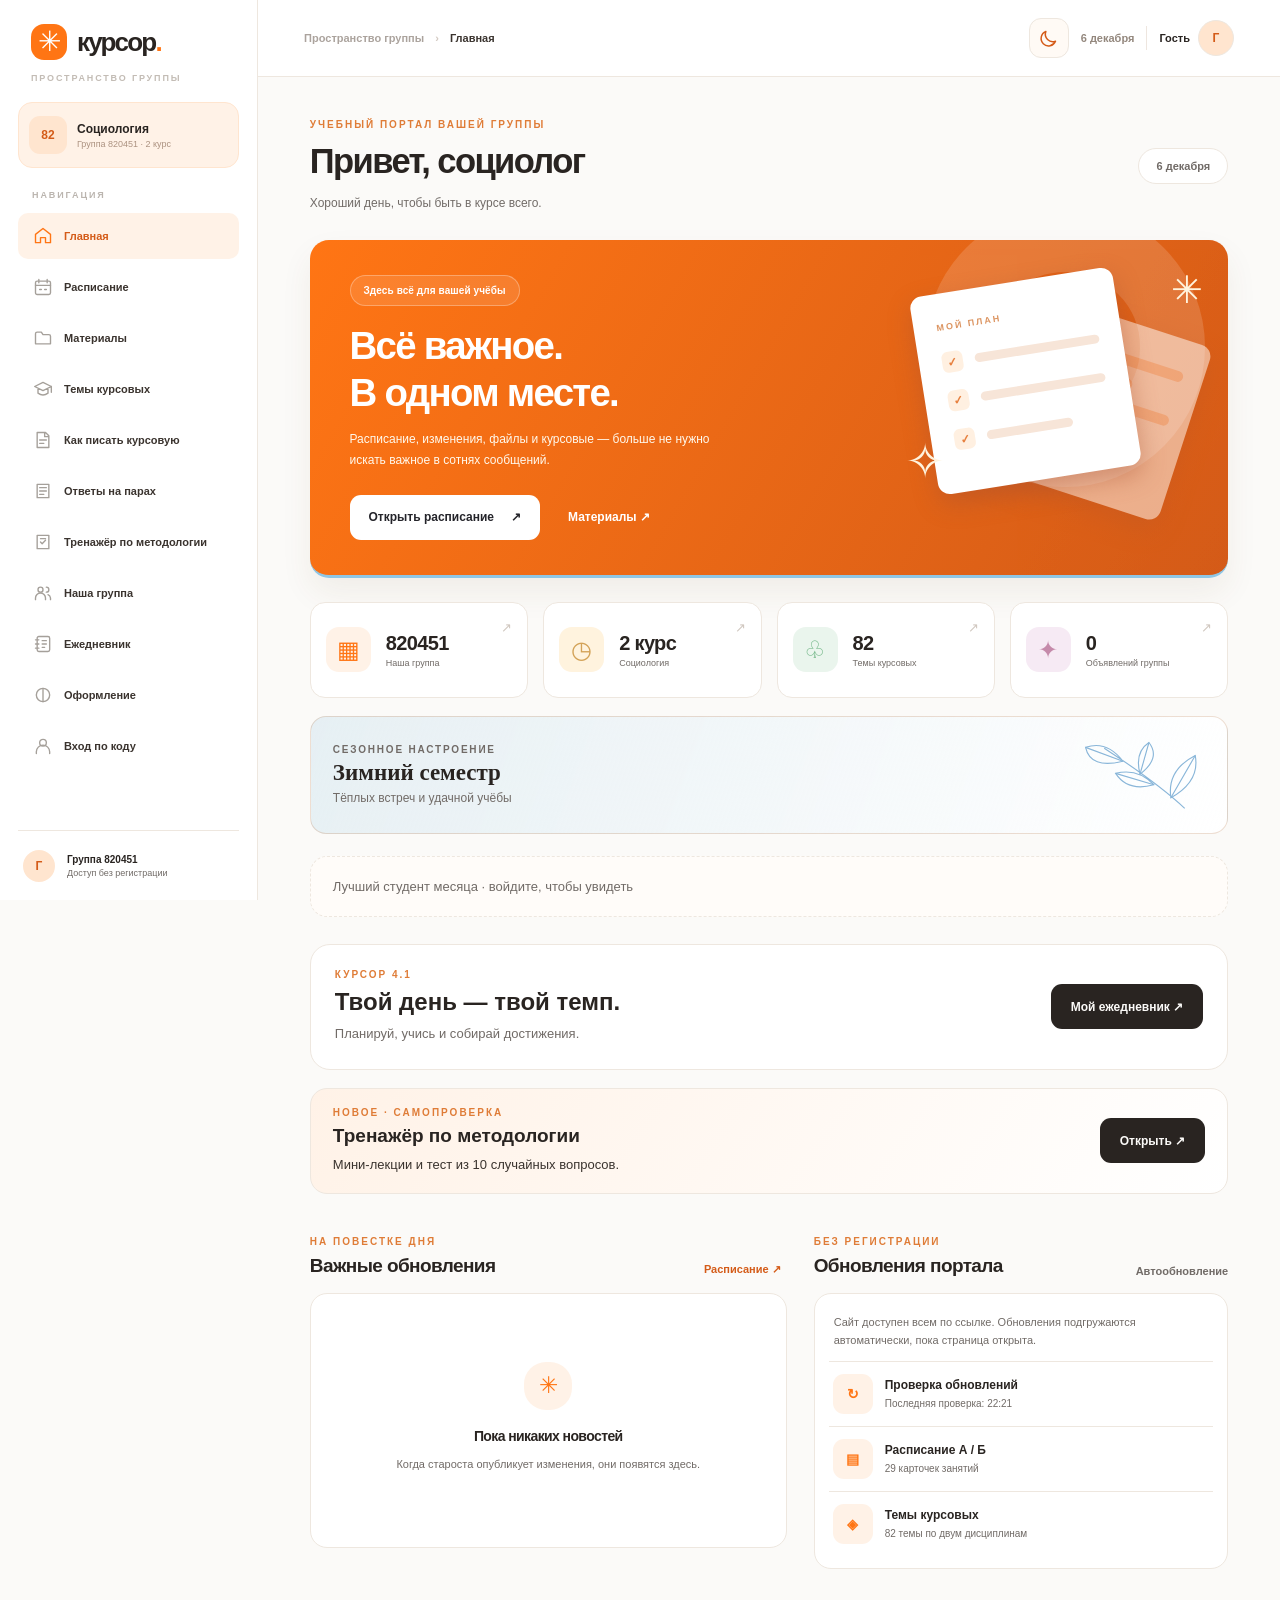
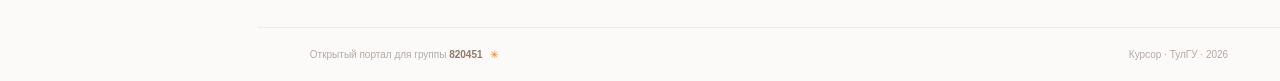
==== commit 957086bf: "Add files via upload" ====
--- a/index.html
+++ b/index.html
@@ -8,8 +8,8 @@
 <meta content="light dark" name="color-scheme"/>
 <meta content="yes" name="apple-mobile-web-app-capable"/>
 <meta content="Курсор — бесплатный открытый учебный портал социологов группы 820451, ТулГУ." name="description"/>
-<title>Курсор — группа 820451 · 4.3</title>
-<link href="./kursor.css?v=4.3.0" rel="stylesheet"/>
+<title>Курсор — группа 820451 · 4.5</title>
+<link href="./kursor.css?v=4.5.0" rel="stylesheet"/>
 
 
 
@@ -62,7 +62,7 @@
 <button class="nav-link" data-nav="activity"><span class="nav-icon"><svg viewBox="0 0 24 24" fill="none" stroke="currentColor" stroke-width="1.65" stroke-linecap="round" stroke-linejoin="round" aria-hidden="true"><path d="M5 4h14v16H5zM8 8h8m-8 4h8m-8 4h5"/></svg></span>Ответы на парах</button>
 <button class="nav-link" data-nav="methodology"><span class="nav-icon"><svg viewBox="0 0 24 24" fill="none" stroke="currentColor" stroke-width="1.65" stroke-linecap="round" stroke-linejoin="round" aria-hidden="true"><path d="M5 4h14v16H5zM9 8h6m-6 4 2 2 4-4"/></svg></span>Тренажёр по методологии</button>
 <button class="nav-link" data-nav="group"><span class="nav-icon"><svg viewBox="0 0 24 24" fill="none" stroke="currentColor" stroke-width="1.65" stroke-linecap="round" stroke-linejoin="round" aria-hidden="true"><circle cx="9" cy="8" r="3"/><path d="M3 20v-2a6 6 0 0 1 12 0v2m1-15a3 3 0 0 1 0 6m2 3a5 5 0 0 1 3 4v2"/></svg></span>Наша группа</button>
-<button class="nav-link" data-nav="planner"><span class="nav-icon"><svg viewBox="0 0 24 24" fill="none" stroke="currentColor" stroke-width="1.65" stroke-linecap="round" stroke-linejoin="round" aria-hidden="true"><rect x="5" y="3" width="15" height="18" rx="2"/><path d="M3 7h4m-4 5h4m-4 5h4m4-9h5m-5 4h5m-5 4h3"/></svg></span>Ежедневник</button><button class="nav-link" data-nav="polls"><span class="nav-icon"><svg viewBox="0 0 24 24" fill="none" stroke="currentColor" stroke-width="1.65" stroke-linecap="round" stroke-linejoin="round" aria-hidden="true"><path d="M4 20h16M7 16V9m5 7V4m5 12v-6"/></svg></span>Голосования</button><button class="nav-link" data-nav="music"><span class="nav-icon"><svg viewBox="0 0 24 24" fill="none" stroke="currentColor" stroke-width="1.65" stroke-linecap="round" stroke-linejoin="round" aria-hidden="true"><path d="M9 18V5l12-2v13M9 18a3 3 0 1 1-3-3c2 0 3 1 3 3Zm12-2a3 3 0 1 1-3-3c2 0 3 1 3 3Z"/></svg></span>Музыка группы</button><button class="nav-link" data-nav="appearance"><span class="nav-icon"><svg viewBox="0 0 24 24" fill="none" stroke="currentColor" stroke-width="1.65" stroke-linecap="round" stroke-linejoin="round" aria-hidden="true"><circle cx="12" cy="12" r="8"/><path d="M12 4v16"/></svg></span>Оформление</button>
+<button class="nav-link" data-nav="planner"><span class="nav-icon"><svg viewBox="0 0 24 24" fill="none" stroke="currentColor" stroke-width="1.65" stroke-linecap="round" stroke-linejoin="round" aria-hidden="true"><rect x="5" y="3" width="15" height="18" rx="2"/><path d="M3 7h4m-4 5h4m-4 5h4m4-9h5m-5 4h5m-5 4h3"/></svg></span>Ежедневник</button><button class="nav-link" data-nav="appearance"><span class="nav-icon"><svg viewBox="0 0 24 24" fill="none" stroke="currentColor" stroke-width="1.65" stroke-linecap="round" stroke-linejoin="round" aria-hidden="true"><circle cx="12" cy="12" r="8"/><path d="M12 4v16"/></svg></span>Оформление</button>
 <button class="nav-link" data-nav="account"><span class="nav-icon"><svg viewBox="0 0 24 24" fill="none" stroke="currentColor" stroke-width="1.65" stroke-linecap="round" stroke-linejoin="round" aria-hidden="true"><circle cx="12" cy="8" r="4"/><path d="M4 21v-2a8 8 0 0 1 16 0v2"/></svg></span><span id="accountNavLabel">Вход по коду</span></button>
 </nav>
 <div class="sidebar-admin" hidden="" id="publicManageNav"><p class="nav-caption">ДЛЯ СТАРОСТЫ</p><button class="nav-link" data-nav="studio"><span class="nav-icon"><svg viewBox="0 0 24 24" fill="none" stroke="currentColor" stroke-width="1.65" stroke-linecap="round" stroke-linejoin="round" aria-hidden="true"><path d="M12 3 4 6v6c0 5 4 8 8 9 4-1 8-4 8-9V6zM9 12l2 2 4-4"/></svg></span>Админ-панель</button></div><div class="sidebar-admin" hidden="" id="adminNav"><p class="nav-caption">АДМИНИСТРИРОВАНИЕ</p><button class="nav-link" data-nav="admin"><span class="nav-icon">⚙</span>Управление <span class="num-pill" hidden="" id="pendingNavCount">0</span></button></div>
@@ -148,8 +148,8 @@
 <div class="page-heading"><div><div class="eyebrow">ЛИЧНОЕ ПРОСТРАНСТВО</div><h1>Мой аккаунт<span class="period">.</span></h1><p>Индивидуальный вход для студентов группы, без электронной почты.</p></div></div>
 <div class="surface study-quiz-card account-box"><div class="eyebrow">ВХОД ПО КОДУ</div><h2 id="accountHeading">Личный аккаунт</h2><p class="study-note" id="accountInfo">Проверяем доступность сервиса…</p><p class="study-note" hidden="" id="cloudStatus" role="status"></p><button class="btn btn-outline" hidden="" id="cloudRetry" type="button">Синхронизировать сейчас</button><button class="btn btn-outline" hidden="" id="cloudImport" type="button">Перенести прогресс этого браузера</button><form hidden="" id="accountForm"><label for="accountCode">Личный код доступа</label><input autocomplete="current-password" id="accountCode" maxlength="44" placeholder="Введи код от старосты" required="" type="password"/><button class="btn btn-primary" id="accountSubmit" type="submit">Войти ↗</button></form><button class="btn btn-outline" hidden="" id="accountRestoreRetry" type="button">Восстановить вход</button><p class="study-note">На личном устройстве вход сохраняется до 7 дней. На чужом устройстве после работы нажми «Выйти из аккаунта».</p><button class="btn btn-outline" hidden="" id="accountSignout" type="button">Выйти из аккаунта</button><p class="study-note" id="accountStatus" role="status"></p><p class="study-note">Личные данные доступны только вошедшим участникам. Изменение общих данных разрешено только старосте на сервере.</p></div>
 <div id="k4dashboard"></div></section><section class="page" id="page-planner"><div class="page-heading"><div><div class="eyebrow">ЛИЧНЫЙ РИТМ</div><h1>Ежедневник<span class="period">.</span></h1><p>Твои задачи, дедлайны и планы. Видишь только ты.</p></div></div><div id="k4planner"></div></section>
-<section class="page" id="page-polls"><div class="page-heading"><div><div class="eyebrow">ГОЛОС ГРУППЫ</div><h1>Голосования<span class="period">.</span></h1><p>Один аккаунт — один голос на опрос.</p></div></div><div id="k4polls"></div></section>
-<section class="page" id="page-music"><div class="page-heading"><div><div class="eyebrow">ВНЕ ПАР</div><h1>Музыка группы<span class="period">.</span></h1><p>Собираем любимые треки. Слушаем в музыкальных сервисах.</p></div></div><div id="k4music"></div></section>
+
+
 <section class="page" id="page-studio"><div class="page-heading"><div><div class="eyebrow">ТОЛЬКО ДЛЯ СТАРОСТЫ</div><h1>Управление<span class="period">.</span></h1><p>Изменения сохраняются на сервере. Код сайта менять не нужно.</p></div></div><div id="k4studio"></div></section>
 
 </main>
@@ -162,5 +162,5 @@
 
 <dialog aria-labelledby="studentDialogName" class="student-dialog" id="studentDialog"><div class="student-dialog-head"><div><div class="eyebrow">О СЕБЕ</div><h2 id="studentDialogName"></h2></div><button aria-label="Закрыть" class="student-dialog-close" id="studentDialogClose" type="button">×</button></div><p id="studentDialogBio"></p></dialog>
 
-<noscript><p style="padding:20px">Для работы портала включи JavaScript в браузере.</p></noscript><script defer="" src="./kursor.js?v=4.3.0"></script></body>
+<noscript><p style="padding:20px">Для работы портала включи JavaScript в браузере.</p></noscript><script defer="" src="./kursor.js?v=4.5.0"></script></body>
 </html>
--- a/kursor.css
+++ b/kursor.css
@@ -360,3 +360,8 @@
 :root .k4-form .btn-primary{color:#191919;background:var(--orange)}
 
 .k43-course-status{display:flex;gap:10px;align-items:center;justify-content:space-between;padding:12px 16px;border:1px solid var(--line);color:var(--muted);background:var(--surface);border-radius:10px;margin:10px 0;font-size:12px}.k43-course-status button{flex-shrink:0}
+/* 4.4: explicitly preserve placeholder until authenticated image is decoded. */
+img[data-k4-photo][hidden],#groupPhotoStatus[hidden]{display:none!important}img[data-k4-photo]:not([hidden]){visibility:visible;opacity:1}#groupPhotoStatus{margin-bottom:16px}.student-photo .student-initials{pointer-events:none}
+
+/* 4.5: private photographs are painted over the placeholder only after decode. */
+.student-photo,.award-picture,.birthday-avatar{position:relative}.student-photo img[data-k4-photo]:not([hidden]),.award-picture img[data-k4-photo]:not([hidden]){position:absolute;inset:0;width:100%;height:100%;object-fit:cover;z-index:1;display:block!important;visibility:visible!important;opacity:1!important}.student-photo .student-role{z-index:2}#groupPhotoStatus p{font-size:12px;line-height:1.5}#groupPhotoStatus{margin-bottom:12px;padding:12px 16px}
